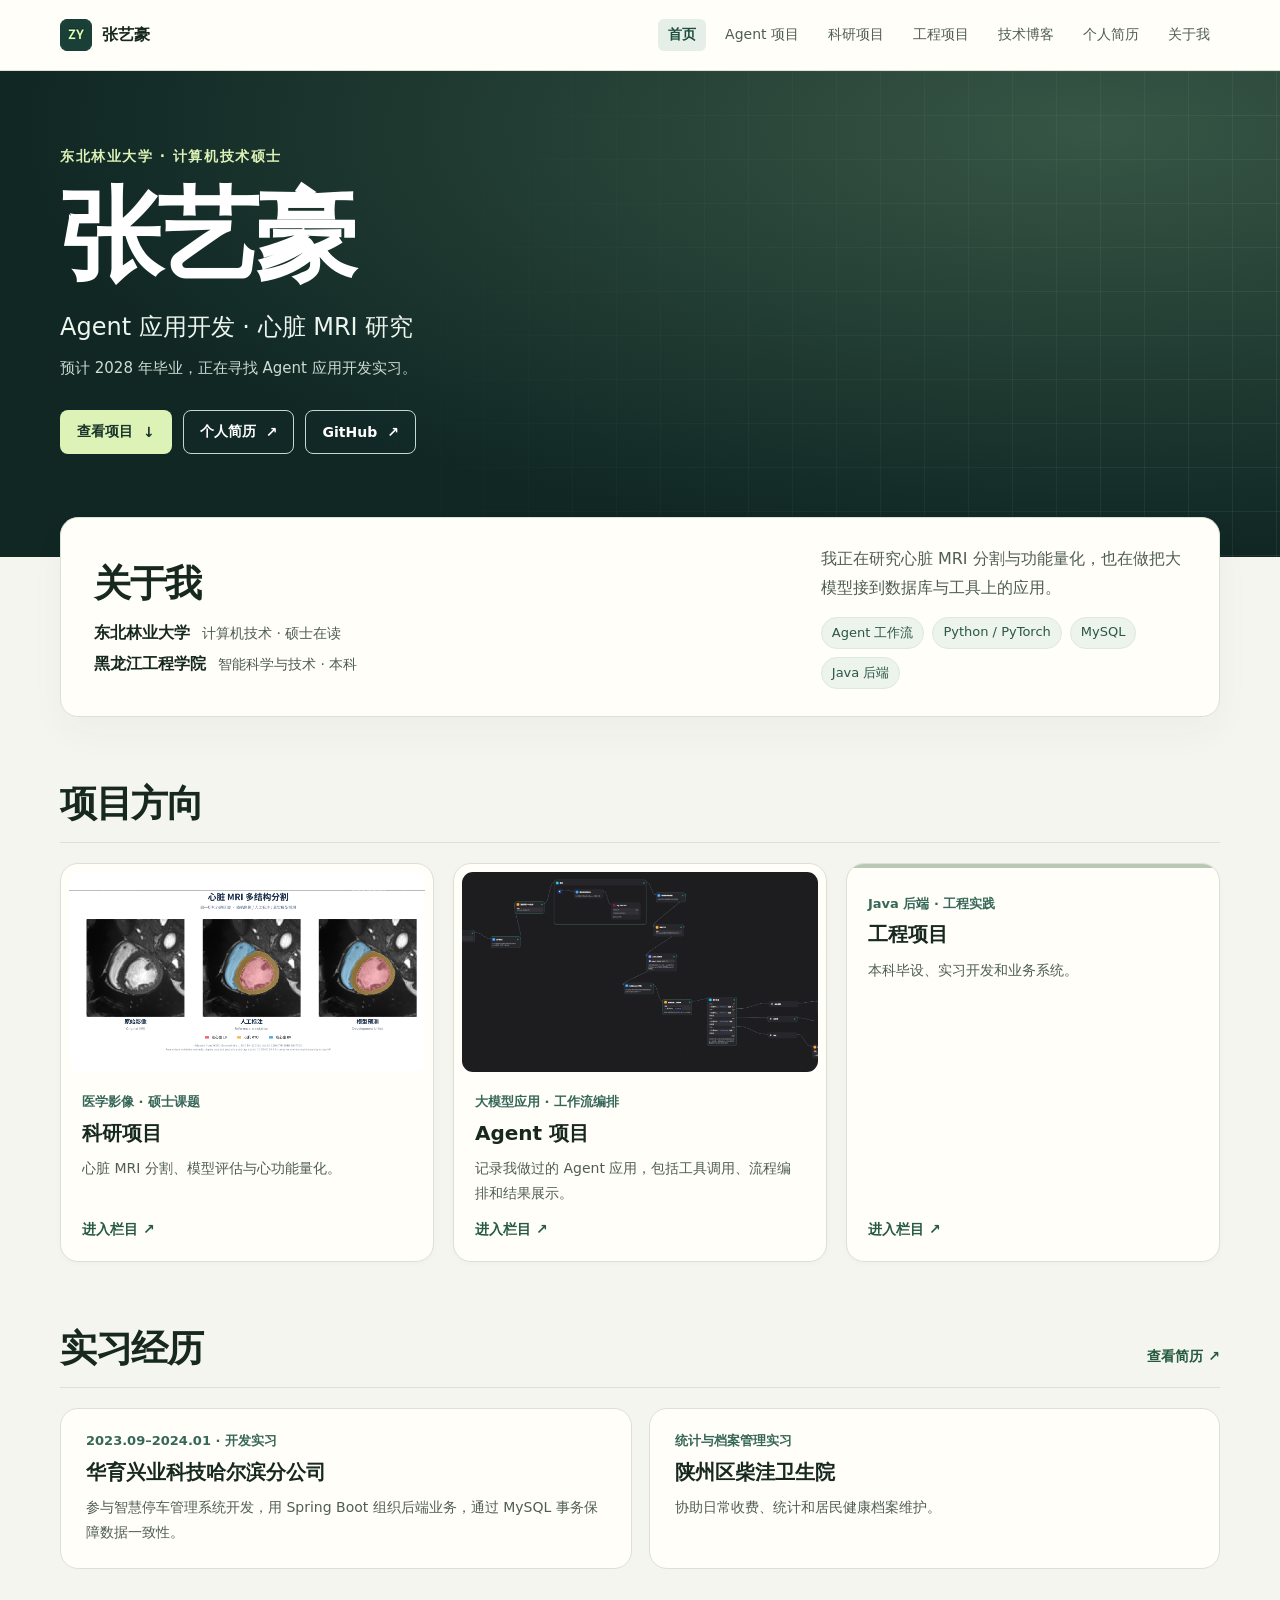
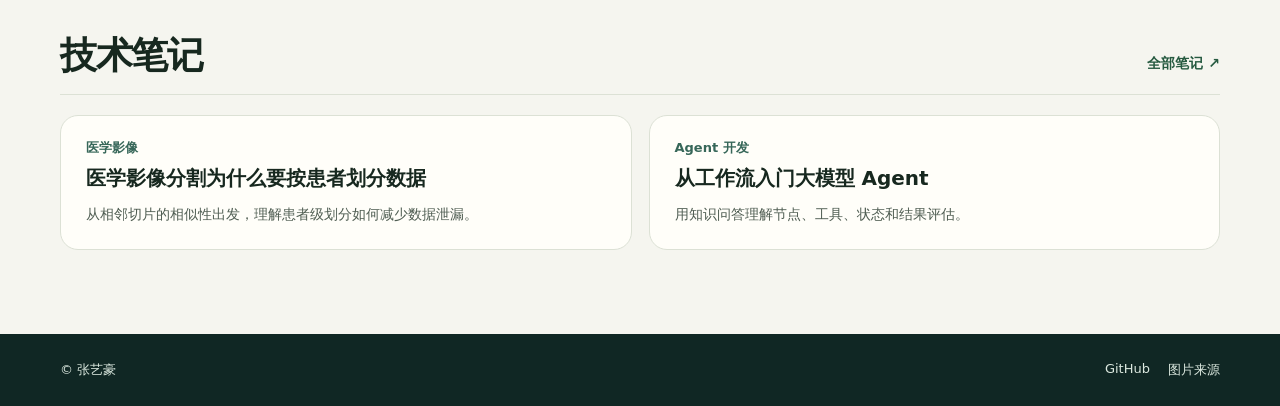
==== index.html @ 652b809e "Finish portfolio structure and reusable site templates" ====
<!doctype html>
<html lang="zh-CN">
<head>
  <meta charset="utf-8">
  <meta name="viewport" content="width=device-width, initial-scale=1">
  <meta name="theme-color" content="#102724">
  <meta name="description" content="张艺豪的技术主页，记录 Agent 应用开发、心脏 MRI 研究与工程实践。">
  <title>张艺豪 · 个人网站</title>
  <link rel="icon" type="image/png" sizes="32x32" href="favicon.png">
  <link rel="stylesheet" href="style.css">
</head>
<body>
  <a class="skip" href="#main">跳到正文</a>
  <header class="topbar">
    <div class="shell header-inner">
      <a href="index.html" class="brand" aria-label="张艺豪，返回首页">
        <img src="favicon.png" width="32" height="32" alt="">
        <span>张艺豪</span>
      </a>
      <nav aria-label="主导航"><a href="index.html" aria-current="page">首页</a><a href="projects/agent/index.html">Agent 项目</a><a href="research/index.html">科研项目</a><a href="projects/index.html">工程项目</a><a href="blog/index.html">技术博客</a><a href="resume/index.html">个人简历</a><a href="about/index.html">关于我</a></nav>
    </div>
  </header>
  <main id="main">
    <section class="home-hero" aria-labelledby="hero-title">
  <div class="shell hero-content">
    <p>东北林业大学 · 计算机技术硕士</p>
    <h1 id="hero-title">张艺豪</h1>
    <p class="hero-description">Agent 应用开发 · 心脏 MRI 研究</p>
    <p class="hero-goal">预计 2028 年毕业，正在寻找 Agent 应用开发实习。</p>
    <div class="hero-actions">
      <a class="button solid" href="#projects">查看项目 <span aria-hidden="true">↓</span></a>
      <a class="button outline" href="resume/index.html">个人简历 <span aria-hidden="true">↗</span></a>
      <a class="button outline" href="https://github.com/Mster111-zhang">GitHub <span aria-hidden="true">↗</span></a>
    </div>
  </div>
</section>
<div class="shell home-body">
  <section id="about" class="intro-panel">
    <div>
      <h2>关于我</h2>
      <dl class="education">
        <div><dt>东北林业大学</dt><dd>计算机技术 · 硕士在读</dd></div>
        <div><dt>黑龙江工程学院</dt><dd>智能科学与技术 · 本科</dd></div>
      </dl>
    </div>
    <div>
      <p>我正在研究心脏 MRI 分割与功能量化，也在做把大模型接到数据库与工具上的应用。</p>
      <ul class="tags" aria-label="技术方向"><li>Agent 工作流</li><li>Python / PyTorch</li><li>MySQL</li><li>Java 后端</li></ul>
    </div>
  </section>
  <section id="projects" class="home-section">
    <div class="section-heading"><h2>项目方向</h2></div>
    <div class="card-grid">
      <article class="card">
      <a class="card-image" href="research/index.html" tabindex="-1" aria-hidden="true">
        <img src="assets/cardiac-mri-comparison.png" alt="" loading="lazy" decoding="async"></a>
      <div class="card-content">
        <p class="metadata">医学影像 · 硕士课题</p>
        <h3><a href="research/index.html">科研项目</a></h3>
        <p>心脏 MRI 分割、模型评估与心功能量化。</p>
        <a class="text-link" href="research/index.html" aria-label="进入栏目：科研项目">进入栏目 <span aria-hidden="true">↗</span></a>
      </div>
    </article>
      <article class="card">
      <a class="card-image" href="projects/agent/index.html" tabindex="-1" aria-hidden="true">
        <img src="assets/dify-query-workflow.png" alt="" loading="lazy" decoding="async"></a>
      <div class="card-content">
        <p class="metadata">大模型应用 · 工作流编排</p>
        <h3><a href="projects/agent/index.html">Agent 项目</a></h3>
        <p>记录我做过的 Agent 应用，包括工具调用、流程编排和结果展示。</p>
        <a class="text-link" href="projects/agent/index.html" aria-label="进入栏目：Agent 项目">进入栏目 <span aria-hidden="true">↗</span></a>
      </div>
    </article>
      <article class="card">
      
      <div class="card-content">
        <p class="metadata">Java 后端 · 工程实践</p>
        <h3><a href="projects/index.html">工程项目</a></h3>
        <p>本科毕设、实习开发和业务系统。</p>
        <a class="text-link" href="projects/index.html" aria-label="进入栏目：工程项目">进入栏目 <span aria-hidden="true">↗</span></a>
      </div>
    </article>
    </div>
  </section>
  <section id="experience" class="home-section">
    <div class="section-heading"><h2>实习经历</h2><a class="text-link" href="resume/index.html">查看简历 ↗</a></div>
    <div class="note-list">
      <article><p class="metadata">2023.09–2024.01 · 开发实习</p>
        <h3>华育兴业科技哈尔滨分公司</h3>
        <p>参与智慧停车管理系统开发，用 Spring Boot 组织后端业务，通过 MySQL 事务保障数据一致性。</p>
      </article>
      <article><p class="metadata">统计与档案管理实习</p>
        <h3>陕州区柴洼卫生院</h3>
        <p>协助日常收费、统计和居民健康档案维护。</p>
      </article>
    </div>
  </section>
  <section id="articles" class="home-section">
    <div class="section-heading"><h2>技术笔记</h2><a class="text-link" href="blog/index.html">全部笔记 ↗</a></div>
    <div class="note-list">
      <article><p class="metadata">医学影像</p>
        <h3><a href="blog/patient-split/index.html">医学影像分割为什么要按患者划分数据</a></h3>
        <p>从相邻切片的相似性出发，理解患者级划分如何减少数据泄漏。</p>
      </article>
      <article><p class="metadata">Agent 开发</p>
        <h3><a href="blog/agent-workflow/index.html">从工作流入门大模型 Agent</a></h3>
        <p>用知识问答理解节点、工具、状态和结果评估。</p>
      </article>
    </div>
  </section>
</div>
  </main>
  <footer id="contact" class="footer">
    <div class="shell footer-inner">
      <span>© 张艺豪</span>
      <div><a href="https://github.com/Mster111-zhang">GitHub</a><a href="about/index.html#credits">图片来源</a></div>
    </div>
  </footer>
</body>
</html>
---- style.css ----
:root {
  color-scheme: light;
  --ink: #17281f;
  --forest: #102724;
  --muted: #4f5d52;
  --edge: #dce1d5;
  --paper: #f5f5ef;
  --white: #fffef9;
  --mint: #ddf2b7;
  --accent: #265a40;
  font-family: Inter, "Microsoft YaHei", "PingFang SC", system-ui, sans-serif;
}

*, *::before, *::after { box-sizing: border-box; }
html { scroll-behavior: smooth; }
body { margin: 0; min-height: 100vh; display: grid; grid-template-rows: auto 1fr auto; color: var(--ink); background: var(--paper); }
h1, h2, h3, p, figure { margin: 0; }
a { color: inherit; }
img { display: block; width: 100%; height: auto; }
:focus-visible { outline: 3px solid #367b69; outline-offset: 5px; }
[id] { scroll-margin-top: 88px; }
.shell { width: min(100% - 64px, 1160px); margin-inline: auto; }
.skip { position: fixed; z-index: 5; inset: 8px auto auto 12px; padding: 8px 13px; color: var(--ink); background: var(--white); transform: translateY(-150%); }
.skip:focus { transform: none; }

.topbar { position: sticky; top: 0; z-index: 3; background: #fffef9f5; backdrop-filter: blur(14px); border-bottom: 1px solid var(--edge); }
.header-inner { display: flex; min-height: 70px; align-items: center; justify-content: space-between; gap: 22px; }
.brand { display: inline-flex; align-items: center; gap: 10px; font-size: 16px; font-weight: 750; text-decoration: none; flex-shrink: 0; }
.brand img { width: 32px; height: 32px; }
.topbar nav { display: flex; flex-wrap: wrap; justify-content: flex-end; gap: 4px 9px; }
.topbar nav a { padding: 7px 10px; border-radius: 6px; text-decoration: none; color: var(--muted); font-size: 14px; }
.topbar nav a:hover, .topbar nav a[aria-current="page"] { background: #e5eee7; color: #1d4f41; }
.topbar nav a[aria-current="page"] { font-weight: 700; }

.home-hero { position: relative; isolation: isolate; display: grid; align-items: center; min-height: clamp(390px, 54vh, 550px); background: radial-gradient(ellipse at 86% 12%, #375645, var(--forest) 70%); color: #fff; }
.home-hero::before { content: ""; position: absolute; inset: 0; z-index: -1; background-image: linear-gradient(#e0f1dd12 1px, transparent 1px), linear-gradient(90deg, #e0f1dd12 1px, transparent 1px); background-size: 44px 44px; mask-image: linear-gradient(110deg, transparent 28%, #000); }
.hero-content { padding: 68px 0 94px; }
.hero-content > p:first-child { font-size: 14px; letter-spacing: .11em; font-weight: 650; color: var(--mint); }
.hero-content h1 { font-size: clamp(54px, 8vw, 108px); font-weight: 800; line-height: 1.07; letter-spacing: -.045em; margin: 15px 0 18px; text-wrap: balance; }
.hero-description { font-size: clamp(16px, 2.15vw, 24px); line-height: 1.6; color: #edf5ef; }
.hero-goal { margin-top: 9px; color: #cddcd2; font-size: 15px; line-height: 1.7; }
.hero-actions { display: flex; flex-wrap: wrap; gap: 11px; margin-top: 29px; }
.button { display: inline-flex; align-items: center; justify-content: center; gap: 10px; padding: 11px 16px; min-height: 44px; border-radius: 8px; border: 1px solid transparent; font-weight: 700; font-size: 14px; text-decoration: none; white-space: nowrap; }
.solid { background: var(--mint); color: #183329; }
.solid:hover { background: #edfcd9; }
.outline { color: white; border-color: #c4d8d2; background: #142d2d54; }
.outline:hover { background: #34534a; }
.home-hero :focus-visible, .footer :focus-visible { outline-color: var(--mint); }

.home-body { position: relative; margin-top: -40px; padding-bottom: 84px; }
.intro-panel, .paper-panel, .card, .note-list article { background: var(--white); border: 1px solid var(--edge); border-radius: 18px; }
.intro-panel { display: grid; grid-template-columns: minmax(0, 1.85fr) minmax(200px, 1fr); gap: clamp(20px, 4vw, 55px); align-items: center; padding: 27px 33px; box-shadow: 0 16px 36px #142d2109; }
.intro-panel h2, .home-section h2 { font-size: clamp(25px, 3vw, 37px); letter-spacing: -.04em; }
.intro-panel p { margin-bottom: 14px; line-height: 1.8; color: var(--muted); }
.education { display: grid; gap: 10px; margin: 14px 0 0; }
.education div { display: flex; flex-wrap: wrap; align-items: baseline; column-gap: 12px; }
.education dt { font-weight: 700; }
.education dd { margin: 0; color: var(--muted); font-size: 14px; }
.tags { list-style: none; margin: 0; padding: 0; display: flex; flex-wrap: wrap; align-content: start; gap: 8px; }
.tags li { padding: 6px 10px; background: #edf4ec; color: #2a5748; border: 1px solid #dde9df; border-radius: 99px; font-size: 13px; }
.home-section { margin-top: clamp(36px, 5vw, 62px); }
.section-heading { display: flex; gap: 14px; justify-content: space-between; align-items: baseline; margin-bottom: 20px; border-bottom: 1px solid var(--edge); padding-bottom: 13px; }
.card-grid { display: grid; grid-template-columns: repeat(3, minmax(0, 1fr)); gap: 19px; }
.card-grid.one { grid-template-columns: minmax(0, 450px); }
.card { overflow: hidden; display: flex; flex-direction: column; box-shadow: 0 2px 6px #142d2106; }
.card:hover, .card:focus-within { border-color: #a6b9a8; box-shadow: 0 8px 22px #142d210b; }
.card-image, .article-image { background: #e2ece6; }
.card-image { display: block; flex-shrink: 0; margin: 8px 8px 0; border-radius: 11px; aspect-ratio: 16 / 9; overflow: hidden; }
.card-image img { width: 100%; height: 100%; object-fit: cover; }
.card-image img[src$="cardiac-mri-comparison.png"] { object-fit: contain; background: #fff; }
.card-content { display: flex; flex: 1; flex-direction: column; padding: 20px 21px 22px; }
.card:not(:has(.card-image)) .card-content { border-top: 4px solid #b9c8b4; padding-top: 26px; }
.metadata { color: #376759; font-size: 13px; font-weight: 650; line-height: 1.6; }
.card h3, .note-list h3 { margin-top: 7px; font-size: 20px; line-height: 1.36; }
.card h3 a, .note-list h3 a { text-decoration: none; }
.card h3 a:hover, .note-list h3 a:hover { text-decoration: underline; text-underline-offset: 3px; }
.card h3 + p, .note-list h3 + p { margin-top: 9px; color: var(--muted); font-size: 14px; line-height: 1.8; }
.text-link { display: inline-block; color: var(--accent); font-size: 14px; font-weight: 700; text-decoration: none; }
.text-link:hover { text-decoration: underline; text-underline-offset: 4px; }
.card .text-link { margin-top: auto; padding-top: 15px; align-self: flex-start; }
.agent-case { padding: clamp(21px, 4vw, 39px); }
.agent-case h2 { margin-top: 6px; font-size: clamp(23px, 3.2vw, 35px); }
.agent-case .tags { margin: 14px 0 0; padding: 0; }
.agent-case .tags li { margin: 0; }
.case-gallery { display: grid; grid-template-columns: repeat(2, minmax(0, 1fr)); gap: 12px; margin: 22px 0 16px; }
.case-gallery figure { overflow: hidden; border: 1px solid var(--edge); border-radius: 12px; }
.case-gallery img { aspect-ratio: 16 / 9; object-fit: contain; background: #1e1e20; }
.case-gallery figcaption { padding: 8px 12px; color: var(--muted); font-size: 13px; }
.project-followup { grid-template-columns: repeat(2, minmax(0, 1fr)); margin-top: 18px; }
.project-slot { display: grid; place-items: center; min-height: 110px; border: 1px dashed #adbba9; border-radius: 18px; color: var(--muted); background: #edf0e6; font-size: 14px; }
.note-list { display: grid; grid-template-columns: repeat(2, minmax(0, 1fr)); gap: 17px; }
.note-list article { padding: 22px 25px; }

.page-lead { background: linear-gradient(114deg, #e5eddd, #f3f4eb 78%); border-bottom: 1px solid var(--edge); padding: clamp(38px, 6vw, 69px) 0; }
.page-lead h1 { font-size: clamp(35px, 5vw, 58px); line-height: 1.18; letter-spacing: -.05em; }
.page-lead p { color: var(--muted); margin-top: 13px; line-height: 1.7; }
.collection { padding: clamp(24px, 3.5vw, 42px) 0 75px; }
.article-shell { max-width: 860px; padding: 38px 0 74px; }
.back { display: inline-block; margin-bottom: 19px; font-size: 14px; font-weight: 700; color: var(--accent); text-underline-offset: 4px; }
.article-heading h1 { font-size: clamp(29px, 5.1vw, 53px); letter-spacing: -.045em; line-height: 1.25; margin-top: 10px; text-wrap: balance; }
.dek { margin-top: 13px; max-width: 680px; color: var(--muted); font-size: 17px; line-height: 1.75; }
.article-image { margin-top: 26px; border: 1px solid var(--edge); border-radius: 13px; overflow: hidden; }
.article-image img { aspect-ratio: 16 / 8; object-fit: cover; }
.result-figure { margin-top: 14px; }
.result-figure img { aspect-ratio: auto; object-fit: contain; }
.article-image figcaption { padding: 9px 13px; font-size: 12px; color: var(--muted); background: var(--white); }
.article-image figcaption a, .paper-panel a, .prose a { text-underline-offset: 4px; color: var(--accent); }
.prose h2, .paper-panel h2 { font-size: 23px; line-height: 1.3; }
.prose h2 { margin-top: 33px; }
.prose p, .prose li, .paper-panel p, .paper-panel li { color: var(--muted); line-height: 1.85; }
.prose p, .paper-panel p { margin-top: 10px; }
.prose ul, .prose ol, .paper-panel ul { margin: 10px 0 0; padding-left: 1.6em; }
.prose li + li, .paper-panel li + li { margin-top: 6px; }
.resume-body, .about-body { max-width: 860px; display: grid; gap: 17px; }
.paper-panel { padding: 22px 26px; }
.paper-panel strong { color: var(--ink); }
.footer { color: #dbe8df; background: var(--forest); }
.footer-inner { display: flex; min-height: 72px; justify-content: space-between; align-items: center; gap: 16px; font-size: 13px; }
.footer-inner div { display: flex; gap: 18px; }
.footer a { text-decoration: none; }
.footer a:hover { text-decoration: underline; text-underline-offset: 4px; }

@media (max-width: 760px) {
  .shell { width: min(100% - 38px, 1160px); }
  .header-inner { display: grid; min-height: auto; gap: 7px; padding: 9px 0 8px; }
  .brand { justify-self: start; }
  .topbar nav { display: grid; grid-template-columns: repeat(4, minmax(0, 1fr)); gap: 2px; }
  .topbar nav a { padding: 6px 3px; text-align: center; white-space: nowrap; font-size: 13px; }
  [id] { scroll-margin-top: 128px; }
  .home-hero { min-height: 395px; }
  .hero-content { padding-bottom: 66px; }
  .home-body { margin-top: -25px; padding-bottom: 49px; }
  .intro-panel { grid-template-columns: 1fr; gap: 15px; padding: 21px; }
  .card-grid { grid-template-columns: repeat(2, minmax(0, 1fr)); gap: 12px; }
  .card-content, .note-list article { padding: 17px; }
  .section-heading { margin-bottom: 14px; }
  .home-section { margin-top: 34px; }
}

@media (max-width: 520px) {
  .card-grid, .note-list, .case-gallery { grid-template-columns: minmax(0, 1fr); }
  .article-shell, .collection { padding-bottom: 46px; }
  .paper-panel { padding: 19px; }
}

@media (prefers-reduced-motion: reduce) {
  html { scroll-behavior: auto; }
}
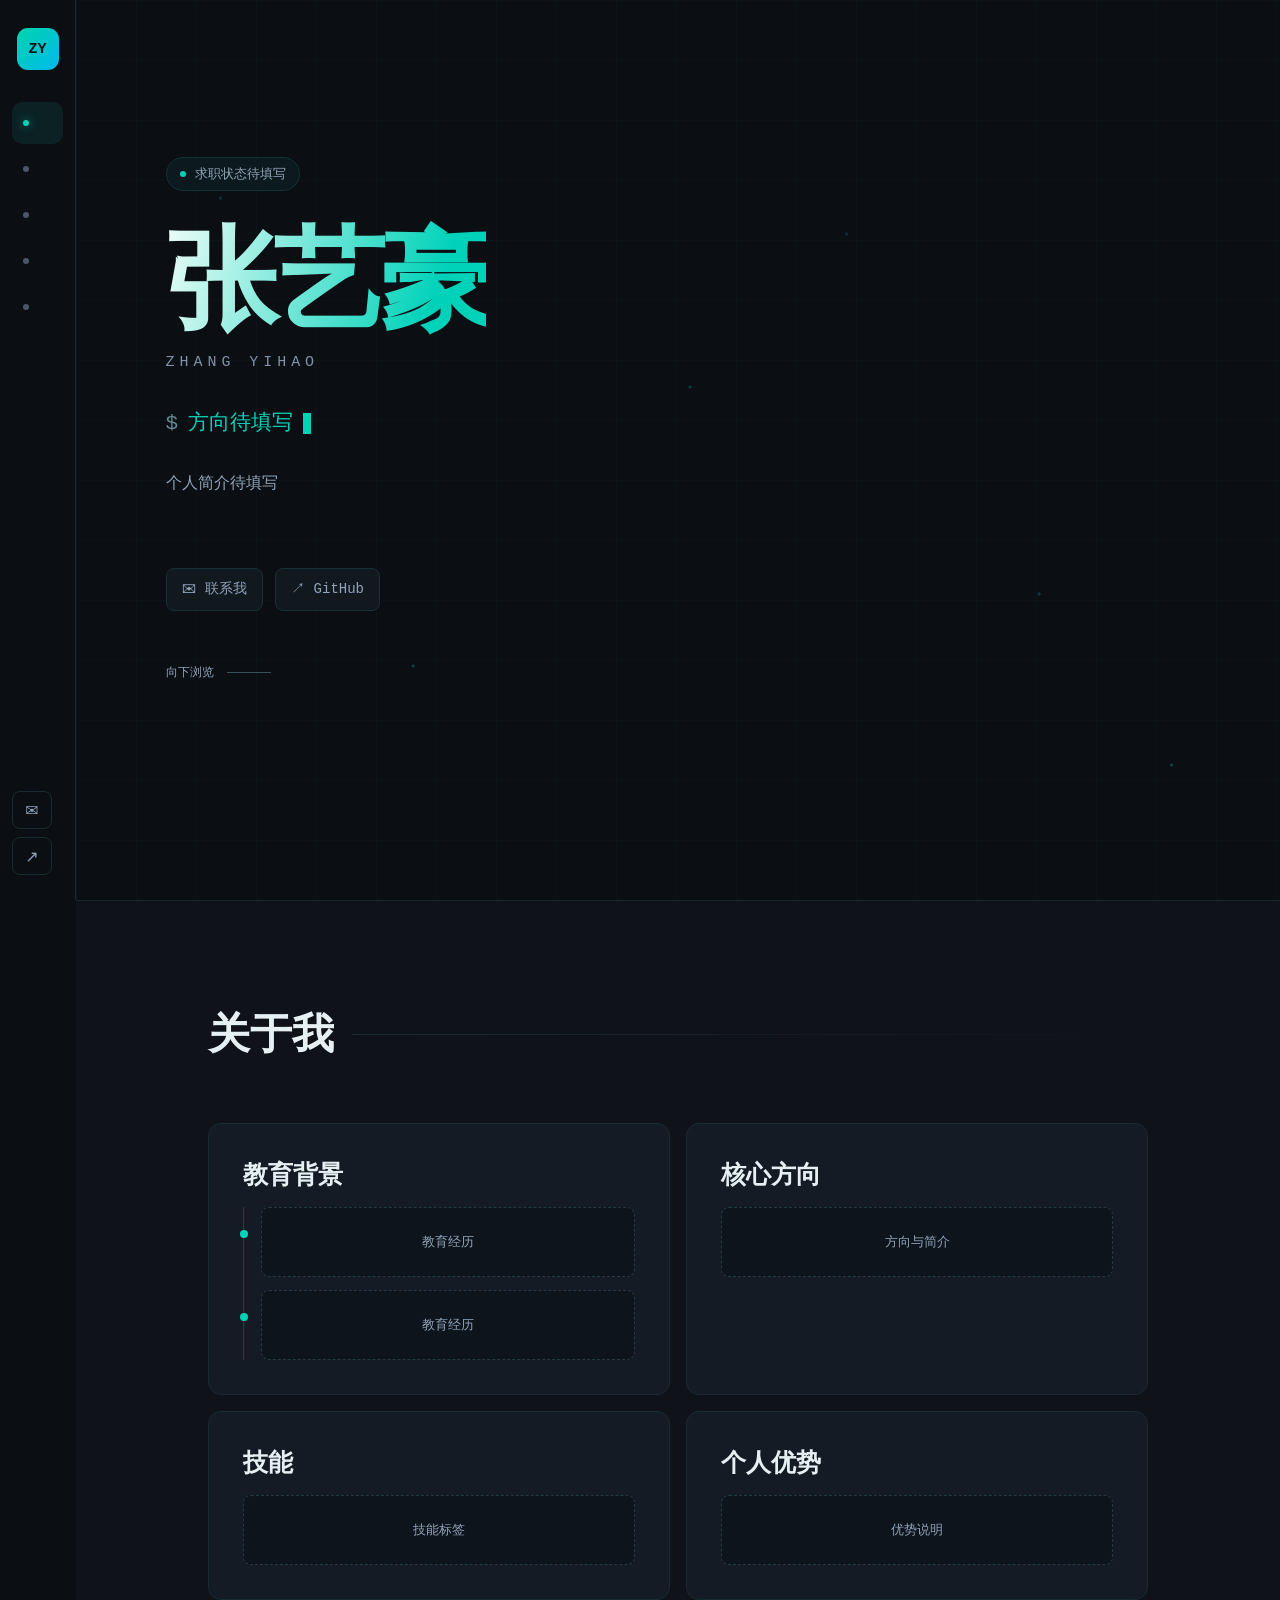
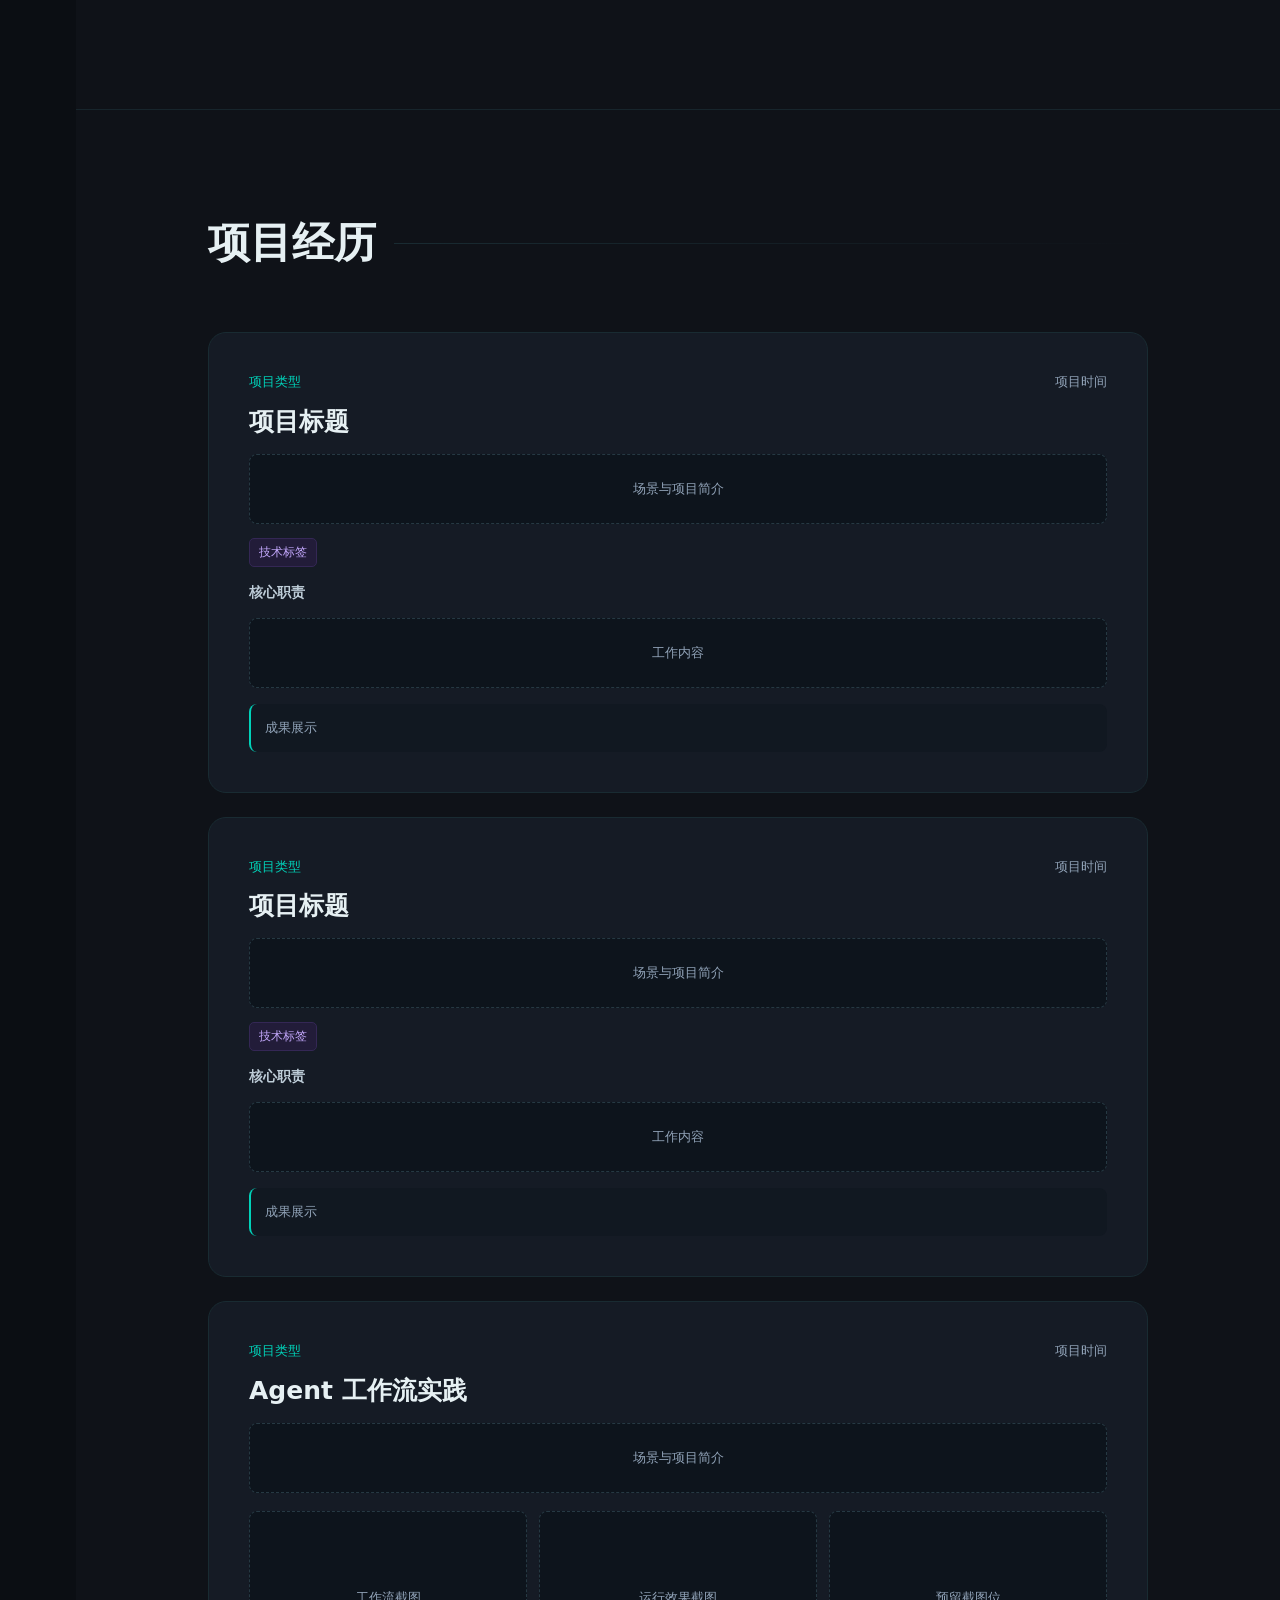
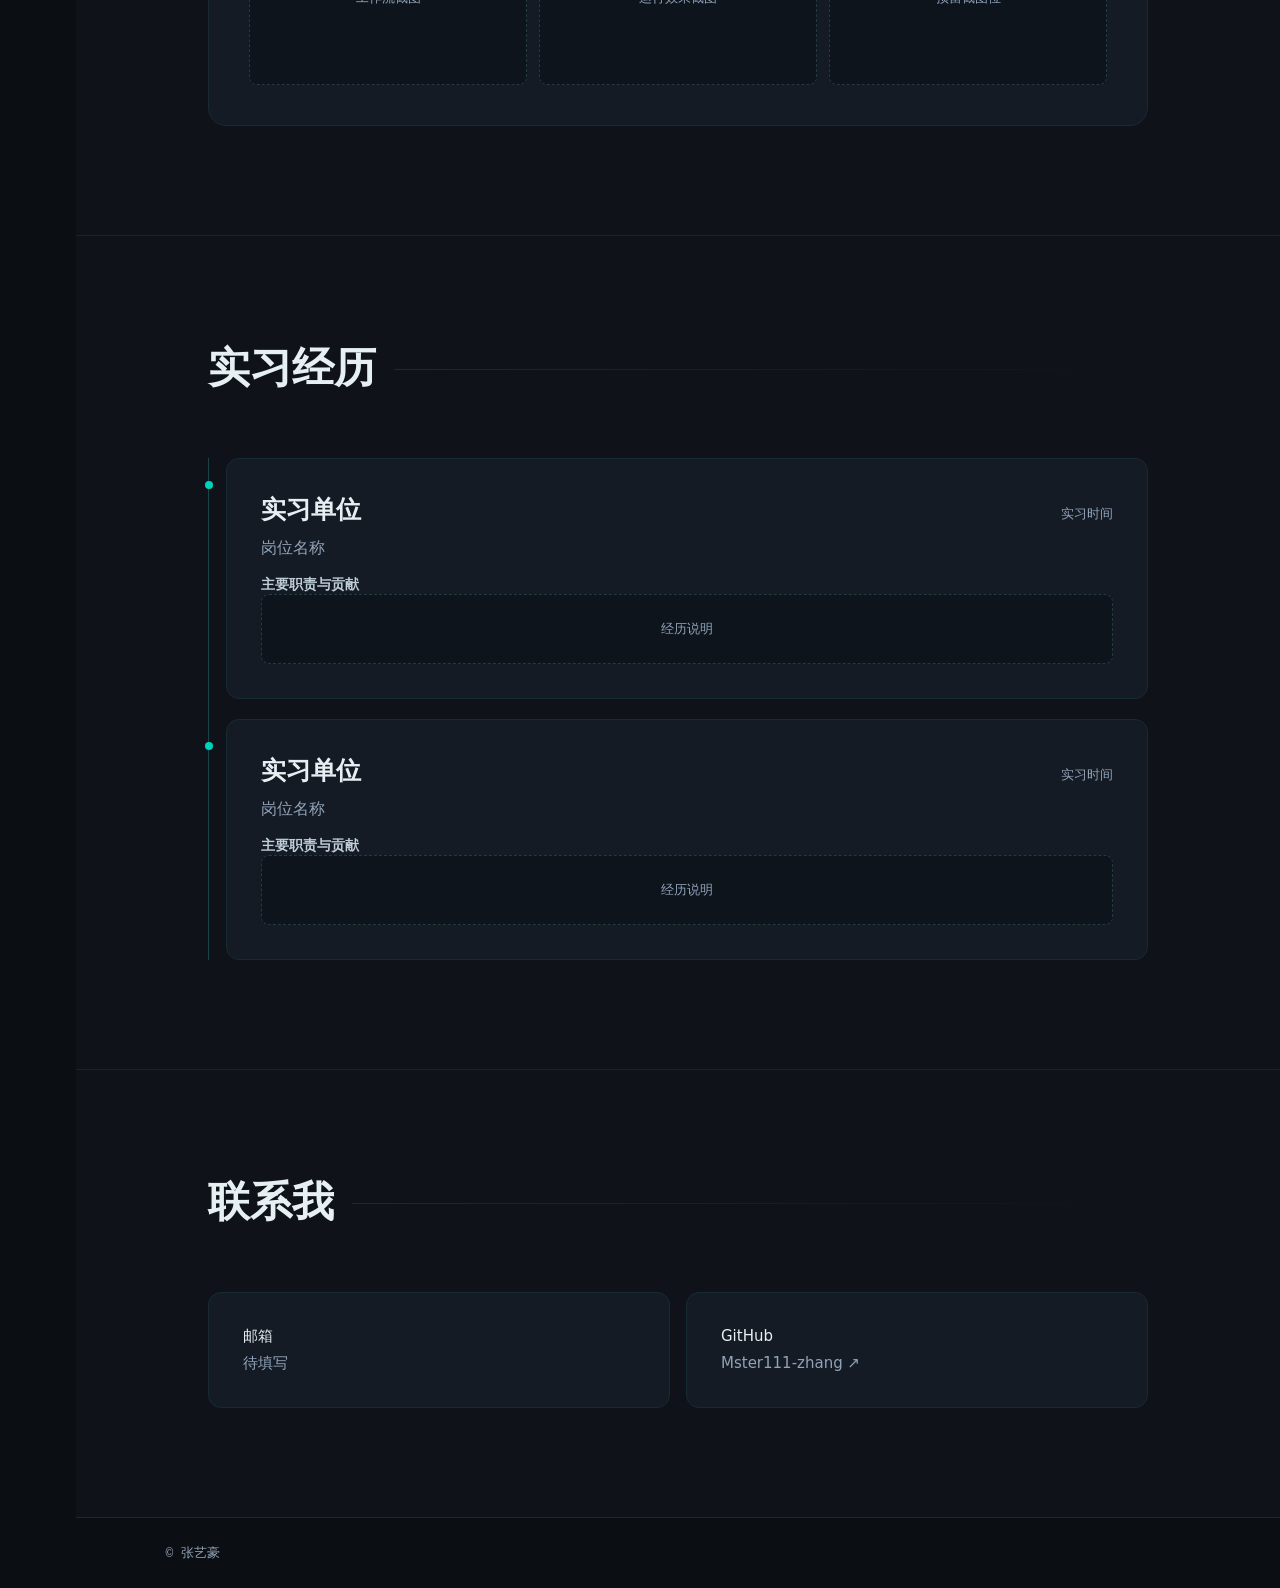
==== commit 59f6fcfc: "Rebuild homepage as sidebar-based single-page portfolio" ====
--- a/index.html
+++ b/index.html
@@ -3,118 +3,172 @@
 <head>
   <meta charset="utf-8">
   <meta name="viewport" content="width=device-width, initial-scale=1">
-  <meta name="theme-color" content="#102724">
-  <meta name="description" content="张艺豪的技术主页，记录 Agent 应用开发、心脏 MRI 研究与工程实践。">
-  <title>张艺豪 · 个人网站</title>
+  <meta name="theme-color" content="#0b0e13">
+  <meta name="description" content="张艺豪的个人作品集。">
+  <title>张艺豪 · 个人作品集</title>
   <link rel="icon" type="image/png" sizes="32x32" href="favicon.png">
-  <link rel="stylesheet" href="style.css">
+  <link rel="stylesheet" href="portfolio.css">
 </head>
 <body>
   <a class="skip" href="#main">跳到正文</a>
-  <header class="topbar">
-    <div class="shell header-inner">
-      <a href="index.html" class="brand" aria-label="张艺豪，返回首页">
-        <img src="favicon.png" width="32" height="32" alt="">
-        <span>张艺豪</span>
-      </a>
-      <nav aria-label="主导航"><a href="index.html" aria-current="page">首页</a><a href="projects/agent/index.html">Agent 项目</a><a href="research/index.html">科研项目</a><a href="projects/index.html">工程项目</a><a href="blog/index.html">技术博客</a><a href="resume/index.html">个人简历</a><a href="about/index.html">关于我</a></nav>
+  <header class="sidebar">
+    <a class="brand" href="#home" aria-label="张艺豪，返回首页">ZY</a>
+    <nav aria-label="主导航">
+      <a href="#home" title="首页" aria-current="location"><span>首页</span></a>
+      <a href="#about" title="关于我"><span>关于我</span></a>
+      <a href="#projects" title="项目"><span>项目</span></a>
+      <a href="#experience" title="实习"><span>实习</span></a>
+      <a href="#contact" title="联系我"><span>联系我</span></a>
+    </nav>
+    <div class="sidebar-links">
+      <a href="#contact" aria-label="联系我" title="联系我">✉</a>
+      <a href="https://github.com/Mster111-zhang" aria-label="GitHub" title="GitHub">↗</a>
     </div>
   </header>
+
   <main id="main">
-    <section class="home-hero" aria-labelledby="hero-title">
-  <div class="shell hero-content">
-    <p>东北林业大学 · 计算机技术硕士</p>
-    <h1 id="hero-title">张艺豪</h1>
-    <p class="hero-description">Agent 应用开发 · 心脏 MRI 研究</p>
-    <p class="hero-goal">预计 2028 年毕业，正在寻找 Agent 应用开发实习。</p>
-    <div class="hero-actions">
-      <a class="button solid" href="#projects">查看项目 <span aria-hidden="true">↓</span></a>
-      <a class="button outline" href="resume/index.html">个人简历 <span aria-hidden="true">↗</span></a>
-      <a class="button outline" href="https://github.com/Mster111-zhang">GitHub <span aria-hidden="true">↗</span></a>
-    </div>
-  </div>
-</section>
-<div class="shell home-body">
-  <section id="about" class="intro-panel">
-    <div>
-      <h2>关于我</h2>
-      <dl class="education">
-        <div><dt>东北林业大学</dt><dd>计算机技术 · 硕士在读</dd></div>
-        <div><dt>黑龙江工程学院</dt><dd>智能科学与技术 · 本科</dd></div>
-      </dl>
-    </div>
-    <div>
-      <p>我正在研究心脏 MRI 分割与功能量化，也在做把大模型接到数据库与工具上的应用。</p>
-      <ul class="tags" aria-label="技术方向"><li>Agent 工作流</li><li>Python / PyTorch</li><li>MySQL</li><li>Java 后端</li></ul>
-    </div>
-  </section>
-  <section id="projects" class="home-section">
-    <div class="section-heading"><h2>项目方向</h2></div>
-    <div class="card-grid">
-      <article class="card">
-      <a class="card-image" href="research/index.html" tabindex="-1" aria-hidden="true">
-        <img src="assets/cardiac-mri-comparison.png" alt="" loading="lazy" decoding="async"></a>
-      <div class="card-content">
-        <p class="metadata">医学影像 · 硕士课题</p>
-        <h3><a href="research/index.html">科研项目</a></h3>
-        <p>心脏 MRI 分割、模型评估与心功能量化。</p>
-        <a class="text-link" href="research/index.html" aria-label="进入栏目：科研项目">进入栏目 <span aria-hidden="true">↗</span></a>
+    <section id="home" class="hero" aria-labelledby="name">
+      <div class="shell">
+        <p class="status">求职状态待填写</p>
+        <h1 id="name">张艺豪</h1>
+        <p class="roman-name" lang="en">ZHANG YIHAO</p>
+        <p class="terminal"><span aria-hidden="true">$</span> 方向待填写<span class="cursor" aria-hidden="true"></span></p>
+        <div class="hero-summary"><p>个人简介待填写</p></div>
+        <div class="hero-actions">
+          <a class="outline" href="#contact"><span aria-hidden="true">✉</span> 联系我</a>
+          <a class="outline" href="https://github.com/Mster111-zhang"><span aria-hidden="true">↗</span> GitHub</a>
+        </div>
+        <a class="scroll-link" href="#about">向下浏览 <span aria-hidden="true"></span></a>
       </div>
-    </article>
-      <article class="card">
-      <a class="card-image" href="projects/agent/index.html" tabindex="-1" aria-hidden="true">
-        <img src="assets/dify-query-workflow.png" alt="" loading="lazy" decoding="async"></a>
-      <div class="card-content">
-        <p class="metadata">大模型应用 · 工作流编排</p>
-        <h3><a href="projects/agent/index.html">Agent 项目</a></h3>
-        <p>记录我做过的 Agent 应用，包括工具调用、流程编排和结果展示。</p>
-        <a class="text-link" href="projects/agent/index.html" aria-label="进入栏目：Agent 项目">进入栏目 <span aria-hidden="true">↗</span></a>
+    </section>
+
+    <section id="about" class="section" aria-labelledby="about-title">
+      <div class="shell">
+        <h2 id="about-title" class="section-title">关于我</h2>
+        <div class="about-grid">
+          <article class="panel">
+            <h3>教育背景</h3>
+            <div class="timeline">
+              <div class="empty">教育经历</div>
+              <div class="empty">教育经历</div>
+            </div>
+          </article>
+          <article class="panel">
+            <h3>核心方向</h3>
+            <div class="empty">方向与简介</div>
+          </article>
+          <article class="panel">
+            <h3>技能</h3>
+            <div class="empty">技能标签</div>
+          </article>
+          <article class="panel">
+            <h3>个人优势</h3>
+            <div class="empty">优势说明</div>
+          </article>
+        </div>
       </div>
-    </article>
-      <article class="card">
-      
-      <div class="card-content">
-        <p class="metadata">Java 后端 · 工程实践</p>
-        <h3><a href="projects/index.html">工程项目</a></h3>
-        <p>本科毕设、实习开发和业务系统。</p>
-        <a class="text-link" href="projects/index.html" aria-label="进入栏目：工程项目">进入栏目 <span aria-hidden="true">↗</span></a>
+    </section>
+
+    <section id="projects" class="section" aria-labelledby="projects-title">
+      <div class="shell">
+        <h2 id="projects-title" class="section-title">项目经历</h2>
+        <div class="project-stack">
+          <article class="panel project">
+            <header class="project-header"><p>项目类型</p><p>项目时间</p></header>
+            <h3>项目标题</h3>
+            <div class="empty">场景与项目简介</div>
+            <div class="project-tags"><span>技术标签</span></div>
+            <h4>核心职责</h4>
+            <div class="empty">工作内容</div>
+            <div class="project-outcome">成果展示</div>
+          </article>
+          <article class="panel project">
+            <header class="project-header"><p>项目类型</p><p>项目时间</p></header>
+            <h3>项目标题</h3>
+            <div class="empty">场景与项目简介</div>
+            <div class="project-tags"><span>技术标签</span></div>
+            <h4>核心职责</h4>
+            <div class="empty">工作内容</div>
+            <div class="project-outcome">成果展示</div>
+          </article>
+          <article class="panel project">
+            <header class="project-header"><p>项目类型</p><p>项目时间</p></header>
+            <h3>Agent 工作流实践</h3>
+            <div class="empty">场景与项目简介</div>
+            <div class="gallery" aria-label="工作流和演示截图">
+              <div class="empty media-slot">工作流截图</div>
+              <div class="empty media-slot">运行效果截图</div>
+              <div class="empty media-slot">预留截图位</div>
+            </div>
+          </article>
+        </div>
       </div>
-    </article>
-    </div>
-  </section>
-  <section id="experience" class="home-section">
-    <div class="section-heading"><h2>实习经历</h2><a class="text-link" href="resume/index.html">查看简历 ↗</a></div>
-    <div class="note-list">
-      <article><p class="metadata">2023.09–2024.01 · 开发实习</p>
-        <h3>华育兴业科技哈尔滨分公司</h3>
-        <p>参与智慧停车管理系统开发，用 Spring Boot 组织后端业务，通过 MySQL 事务保障数据一致性。</p>
-      </article>
-      <article><p class="metadata">统计与档案管理实习</p>
-        <h3>陕州区柴洼卫生院</h3>
-        <p>协助日常收费、统计和居民健康档案维护。</p>
-      </article>
-    </div>
-  </section>
-  <section id="articles" class="home-section">
-    <div class="section-heading"><h2>技术笔记</h2><a class="text-link" href="blog/index.html">全部笔记 ↗</a></div>
-    <div class="note-list">
-      <article><p class="metadata">医学影像</p>
-        <h3><a href="blog/patient-split/index.html">医学影像分割为什么要按患者划分数据</a></h3>
-        <p>从相邻切片的相似性出发，理解患者级划分如何减少数据泄漏。</p>
-      </article>
-      <article><p class="metadata">Agent 开发</p>
-        <h3><a href="blog/agent-workflow/index.html">从工作流入门大模型 Agent</a></h3>
-        <p>用知识问答理解节点、工具、状态和结果评估。</p>
-      </article>
-    </div>
-  </section>
-</div>
+    </section>
+
+    <section id="experience" class="section" aria-labelledby="experience-title">
+      <div class="shell">
+        <h2 id="experience-title" class="section-title">实习经历</h2>
+        <div class="timeline experience-list">
+          <article class="panel">
+            <header class="project-header"><h3>实习单位</h3><p>实习时间</p></header>
+            <p class="muted">岗位名称</p>
+            <h4>主要职责与贡献</h4>
+            <div class="empty">经历说明</div>
+          </article>
+          <article class="panel">
+            <header class="project-header"><h3>实习单位</h3><p>实习时间</p></header>
+            <p class="muted">岗位名称</p>
+            <h4>主要职责与贡献</h4>
+            <div class="empty">经历说明</div>
+          </article>
+        </div>
+      </div>
+    </section>
+
+    <section id="contact" class="section" aria-labelledby="contact-title">
+      <div class="shell">
+        <h2 id="contact-title" class="section-title">联系我</h2>
+        <div class="contact-grid">
+          <div class="panel contact-panel"><span>邮箱</span><span class="muted">待填写</span></div>
+          <a class="panel contact-panel" href="https://github.com/Mster111-zhang"><span>GitHub</span><span class="muted">Mster111-zhang ↗</span></a>
+        </div>
+      </div>
+    </section>
+
+    <footer class="footer"><div class="shell">© 张艺豪</div></footer>
   </main>
-  <footer id="contact" class="footer">
-    <div class="shell footer-inner">
-      <span>© 张艺豪</span>
-      <div><a href="https://github.com/Mster111-zhang">GitHub</a><a href="about/index.html#credits">图片来源</a></div>
-    </div>
-  </footer>
+
+  <script>
+    const links = [...document.querySelectorAll('.sidebar nav a')];
+    const sections = links.map(link => document.querySelector(link.hash));
+    let activeIndex = 0;
+    let frame = 0;
+
+    function highlightActiveSection() {
+      frame = 0;
+      const marker = window.innerHeight * 0.32;
+      let index = 0;
+      for (let i = 1; i < sections.length; i++) {
+        if (sections[i].getBoundingClientRect().top <= marker) index = i;
+      }
+      if (window.scrollY + window.innerHeight >= document.documentElement.scrollHeight - 2) {
+        index = sections.length - 1;
+      }
+      if (index !== activeIndex) {
+        links[activeIndex].removeAttribute('aria-current');
+        links[index].setAttribute('aria-current', 'location');
+        activeIndex = index;
+      }
+    }
+
+    function queueHighlight() {
+      if (!frame) frame = requestAnimationFrame(highlightActiveSection);
+    }
+
+    addEventListener('scroll', queueHighlight, { passive: true });
+    addEventListener('resize', queueHighlight);
+    addEventListener('load', queueHighlight);
+    highlightActiveSection();
+  </script>
 </body>
 </html>
--- a/portfolio.css
+++ b/portfolio.css
@@ -0,0 +1,162 @@
+:root {
+  color-scheme: dark;
+  --background: #0b0e13;
+  --section: #0f1218;
+  --panel: #151b25;
+  --line: #192b32;
+  --text: #e6f0f3;
+  --muted: #91a3b8;
+  --accent: #00d2b9;
+  --sidebar: 220px;
+  --rail: 76px;
+  --gutter: clamp(36px, 7vw, 116px);
+  --serif: "Noto Serif SC", "Songti SC", "STSong", SimSun, serif;
+  --mono: "IBM Plex Mono", Consolas, "Microsoft YaHei", monospace;
+  font-family: Inter, "Microsoft YaHei", "PingFang SC", system-ui, sans-serif;
+}
+
+*, *::before, *::after { box-sizing: border-box; }
+html { scroll-behavior: smooth; scrollbar-color: #17403e var(--background); }
+body { margin: 0; color: var(--text); background: var(--background); }
+h1, h2, h3, h4, p { margin: 0; }
+a { color: inherit; text-decoration: none; }
+a:focus-visible { outline: 2px solid var(--accent); outline-offset: 4px; }
+.skip { position: fixed; z-index: 5; top: 8px; left: 8px; padding: 8px 12px; color: var(--background); background: var(--accent); transform: translateY(-150%); }
+.skip:focus { transform: none; }
+
+.sidebar {
+  position: fixed;
+  inset: 0 auto 0 0;
+  z-index: 2;
+  display: flex;
+  flex-direction: column;
+  width: var(--rail);
+  padding: 28px 12px 25px;
+  background: var(--background);
+  border-right: 1px solid var(--line);
+}
+.sidebar:is(:hover, :focus-within) { width: var(--sidebar); }
+.brand {
+  display: grid;
+  place-items: center;
+  align-self: center;
+  width: 42px;
+  height: 42px;
+  color: #06151c;
+  background: linear-gradient(135deg, #00d4ac, #00b9ed);
+  border-radius: 11px;
+  font: 700 15px var(--mono);
+}
+.sidebar nav { display: grid; gap: 4px; margin-top: 32px; }
+.sidebar nav a { display: flex; align-items: center; gap: 14px; overflow: hidden; min-height: 42px; padding: 8px 11px; border-radius: 10px; color: var(--muted); font: 14px var(--mono); white-space: nowrap; }
+.sidebar:not(:hover, :focus-within) nav a span { opacity: 0; }
+.sidebar nav a::before { content: ""; flex: 0 0 6px; height: 6px; border-radius: 50%; background: #4b5669; }
+.sidebar nav a:hover, .sidebar nav a[aria-current] { color: var(--accent); background: #0b2124; }
+.sidebar nav a[aria-current]::before { background: var(--accent); box-shadow: 0 0 10px #00d2b999; }
+.sidebar-links { display: grid; gap: 8px; margin-top: auto; }
+.sidebar-links a { display: grid; place-items: center; width: 40px; min-height: 38px; border: 1px solid var(--line); border-radius: 8px; color: var(--muted); }
+.sidebar-links a:hover { color: var(--accent); border-color: var(--accent); }
+
+main { margin-left: var(--rail); }
+body:has(.sidebar:is(:hover, :focus-within)) main { margin-left: var(--sidebar); }
+.shell { width: min(100% - var(--gutter) - var(--gutter), 1120px); margin-inline: var(--gutter) auto; }
+.hero {
+  position: relative;
+  isolation: isolate;
+  display: grid;
+  align-items: center;
+  min-height: 100svh;
+  padding: 56px 0 118px;
+  background-image: linear-gradient(#11343826 1px, transparent 1px), linear-gradient(90deg, #11343826 1px, transparent 1px);
+  background-size: 60px 60px;
+}
+.hero::after {
+  content: "";
+  position: absolute;
+  inset: 0;
+  z-index: -1;
+  pointer-events: none;
+  background: radial-gradient(circle at 12% 22%, #00b7ac38 1px, transparent 2px),
+    radial-gradient(circle at 28% 74%, #00b7ac4a 1px, transparent 2px),
+    radial-gradient(circle at 51% 43%, #00b7ac43 1px, transparent 2px),
+    radial-gradient(circle at 64% 26%, #00b7ac36 1px, transparent 2px),
+    radial-gradient(circle at 80% 66%, #00b7ac46 1px, transparent 2px),
+    radial-gradient(circle at 91% 85%, #00b7ac4a 1px, transparent 2px);
+}
+.status { display: inline-flex; align-items: center; gap: 9px; padding: 7px 13px; border: 1px solid #123139; border-radius: 99px; background: #0c191e; color: var(--muted); font: 13px var(--mono); }
+.status::before { content: ""; width: 6px; height: 6px; background: var(--accent); border-radius: 50%; }
+.hero h1 {
+  margin: 29px 0 8px;
+  color: #c1f6ee;
+  background: linear-gradient(108deg, #edfdf8, #00d2b9 82%);
+  background-clip: text;
+  -webkit-text-fill-color: transparent;
+  width: fit-content;
+  font: 700 clamp(64px, 8.8vw, 112px)/1.1 var(--serif);
+  letter-spacing: -.045em;
+}
+.roman-name { color: #8291a7; font: 15px/1.5 var(--mono); letter-spacing: .33em; }
+.terminal { display: flex; align-items: center; gap: 10px; margin-top: 34px; color: var(--accent); font: clamp(15px, 2vw, 21px)/1.5 var(--mono); }
+.terminal span:first-child { color: #648993; }
+.cursor { display: inline-block; width: 8px; height: 1em; background: var(--accent); }
+.hero-summary { max-width: 640px; min-height: 76px; margin-top: 29px; color: var(--muted); font-size: 16px; line-height: 1.8; }
+.hero-actions { display: flex; flex-wrap: wrap; gap: 12px; margin-top: 23px; }
+.outline { display: inline-flex; align-items: center; gap: 9px; min-height: 43px; padding: 9px 15px; border: 1px solid #173037; border-radius: 8px; background: #11191f; color: var(--muted); font: 14px var(--mono); }
+.outline:hover { color: var(--accent); border-color: var(--accent); }
+.scroll-link { display: inline-flex; align-items: center; gap: 13px; margin-top: 53px; color: var(--muted); font: 12px var(--mono); }
+.scroll-link span { width: 44px; height: 1px; background: #375258; }
+.scroll-link:hover { color: var(--accent); }
+
+.section { padding: clamp(56px, 8.5vw, 132px) 0; background: var(--section); border-top: 1px solid #17252c; }
+.section .shell { width: min(100% - 58px, 940px); margin-inline: auto; }
+.section-title { display: flex; align-items: center; gap: 18px; margin: 0 0 clamp(30px, 5vw, 64px); font: 700 clamp(30px, 3.6vw, 42px)/1.18 var(--serif); }
+.section-title::after { content: ""; flex: 1; height: 1px; background: linear-gradient(90deg, var(--line), transparent); }
+.muted { color: var(--muted); }
+.about-grid, .contact-grid { display: grid; grid-template-columns: repeat(2, minmax(0, 1fr)); gap: 16px; }
+.panel { padding: clamp(20px, 3vw, 34px); background: var(--panel); border: 1px solid var(--line); border-radius: 13px; }
+.panel h3 { font-size: clamp(18px, 2.2vw, 25px); }
+.panel h4 { margin-top: 17px; color: #bfced9; font-size: 14px; }
+.empty { display: grid; place-items: center; position: relative; min-height: 70px; margin-top: 16px; padding: 12px; background: #0d141c; border: 1px dashed #263943; border-radius: 8px; color: var(--muted); font: 13px var(--mono); text-align: center; }
+.timeline { display: grid; gap: 13px; margin-top: 16px; padding-left: 17px; border-left: 1px solid #194549; }
+.timeline .empty { margin-top: 0; }
+.timeline > * { position: relative; }
+.timeline > *::before { content: ""; position: absolute; top: 22px; left: -22px; width: 8px; height: 8px; background: var(--accent); border-radius: 50%; }
+.project-stack { display: grid; gap: 24px; }
+.project { padding: clamp(20px, 4vw, 40px); border-radius: 18px; }
+.project-header { display: flex; flex-wrap: wrap; align-items: baseline; justify-content: space-between; gap: 8px 18px; margin-bottom: 12px; }
+.project-header p { color: var(--accent); font: 13px/1.5 var(--mono); }
+.project-header p:last-child { color: var(--muted); }
+.project-tags { display: flex; flex-wrap: wrap; gap: 6px; margin-top: 14px; }
+.project-tags span { padding: 5px 9px; background: #221c39; border: 1px solid #342755; border-radius: 5px; color: #c1a6fa; font: 12px var(--mono); }
+.project-outcome { margin-top: 16px; padding: 15px 14px; border-left: 2px solid var(--accent); border-radius: 8px; background: #111821; color: var(--muted); font: 13px var(--mono); }
+.gallery { display: grid; grid-template-columns: repeat(3, minmax(0, 1fr)); gap: 12px; margin-top: 18px; }
+.media-slot { min-height: auto; margin-top: 0; aspect-ratio: 16 / 10; }
+.experience-list { gap: 20px; }
+.contact-panel { display: grid; gap: 8px; font-size: 15px; }
+a.contact-panel:hover { border-color: var(--accent); }
+.footer { padding: 26px 0; border-top: 1px solid var(--line); color: var(--muted); font: 13px var(--mono); }
+
+@media (max-width: 820px) {
+  .sidebar, .sidebar:is(:hover, :focus-within) { position: sticky; inset: 0 0 auto; width: auto; padding: 9px 16px 8px; border-right: 0; border-bottom: 1px solid var(--line); }
+  .brand { align-self: start; width: 32px; height: 32px; border-radius: 8px; }
+  .sidebar nav { grid-template-columns: repeat(5, minmax(0, 1fr)); gap: 3px; margin-top: 8px; }
+  .sidebar nav a { justify-content: center; gap: 0; min-height: 34px; padding: 5px 2px; font-size: 12px; white-space: nowrap; }
+  .sidebar:not(:hover, :focus-within) nav a span { opacity: 1; }
+  .sidebar nav a::before, .sidebar-links { display: none; }
+  main, body:has(.sidebar:is(:hover, :focus-within)) main { margin-left: 0; }
+  section { scroll-margin-top: 95px; }
+  .shell, .section .shell { width: min(100% - 40px, 680px); margin-inline: auto; }
+  .hero { min-height: calc(100svh - 91px); padding: 54px 0 46px; }
+}
+
+@media (max-width: 520px) {
+  .about-grid, .contact-grid, .gallery { grid-template-columns: 1fr; }
+  .hero h1 { margin-top: 24px; }
+  .hero-summary { min-height: 54px; }
+  .scroll-link { margin-top: 31px; }
+  .media-slot { aspect-ratio: 16 / 8; }
+}
+
+@media (prefers-reduced-motion: reduce) {
+  html { scroll-behavior: auto; }
+}
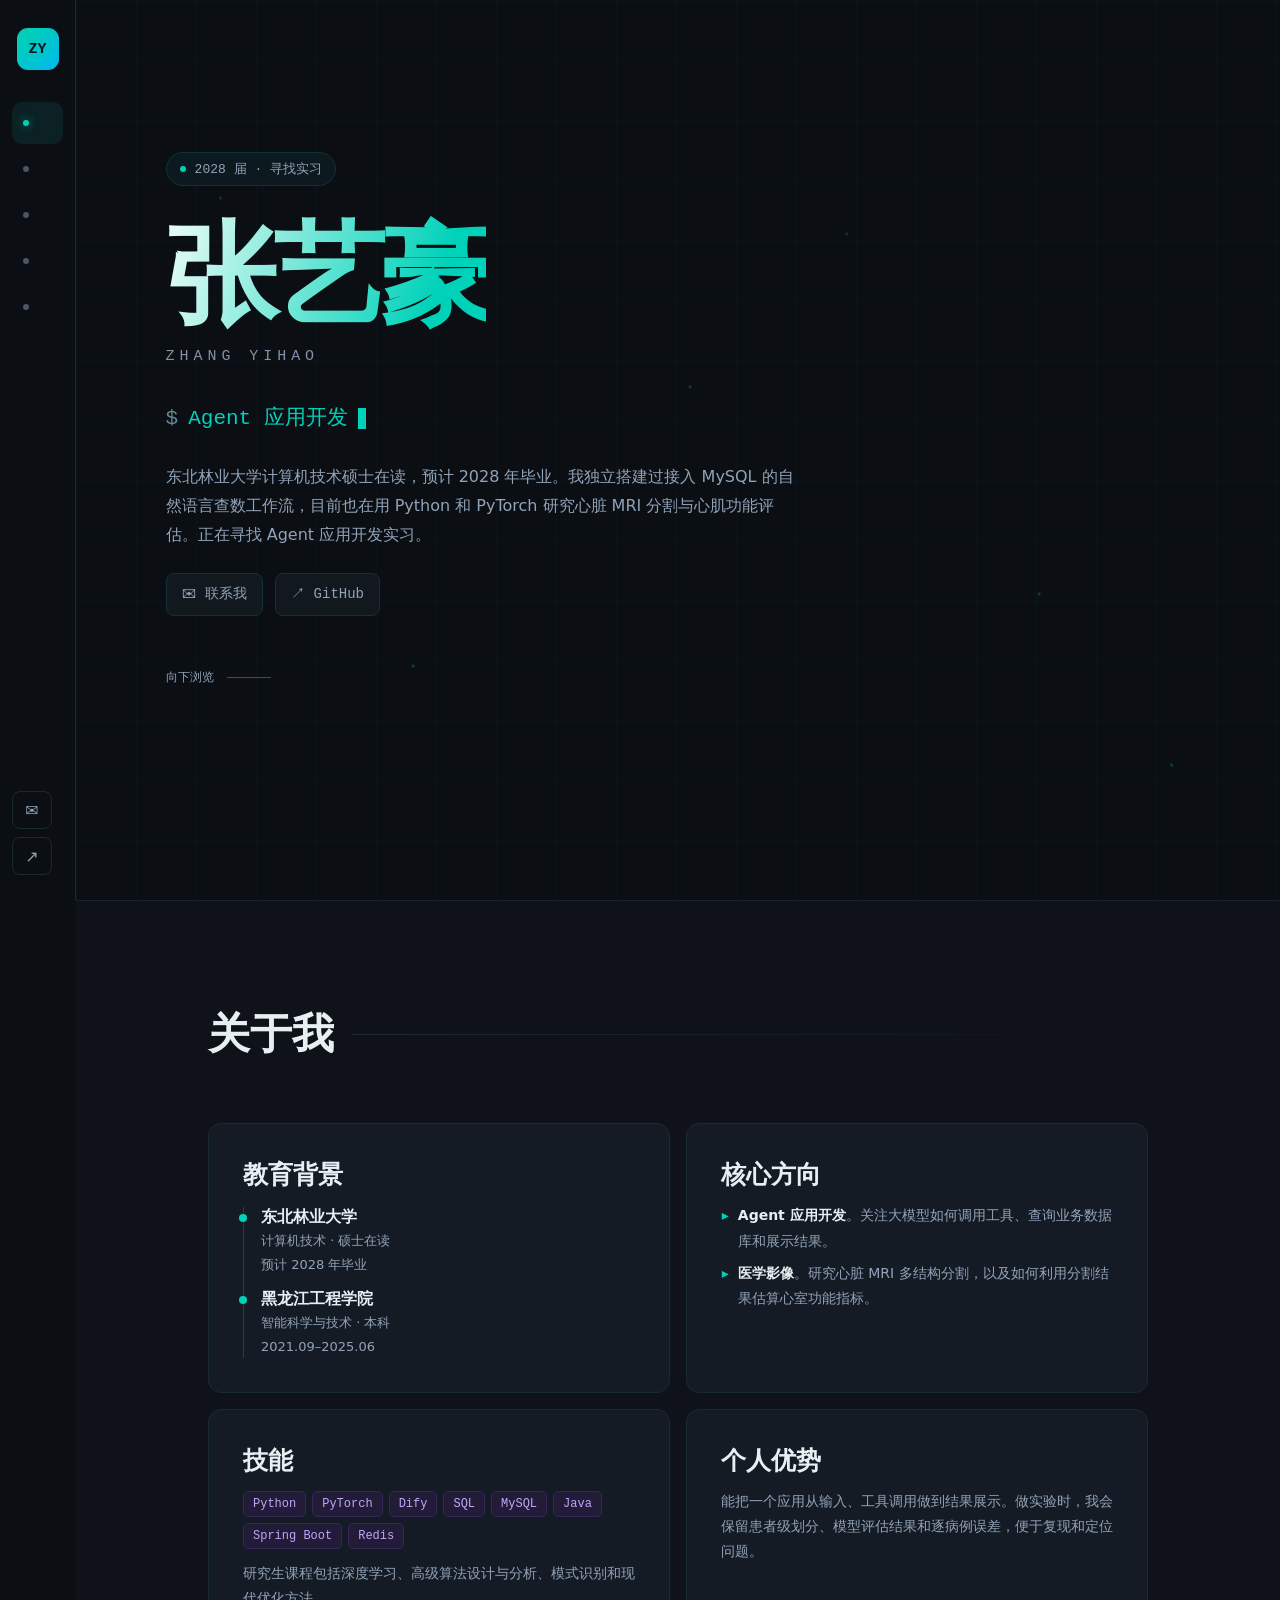
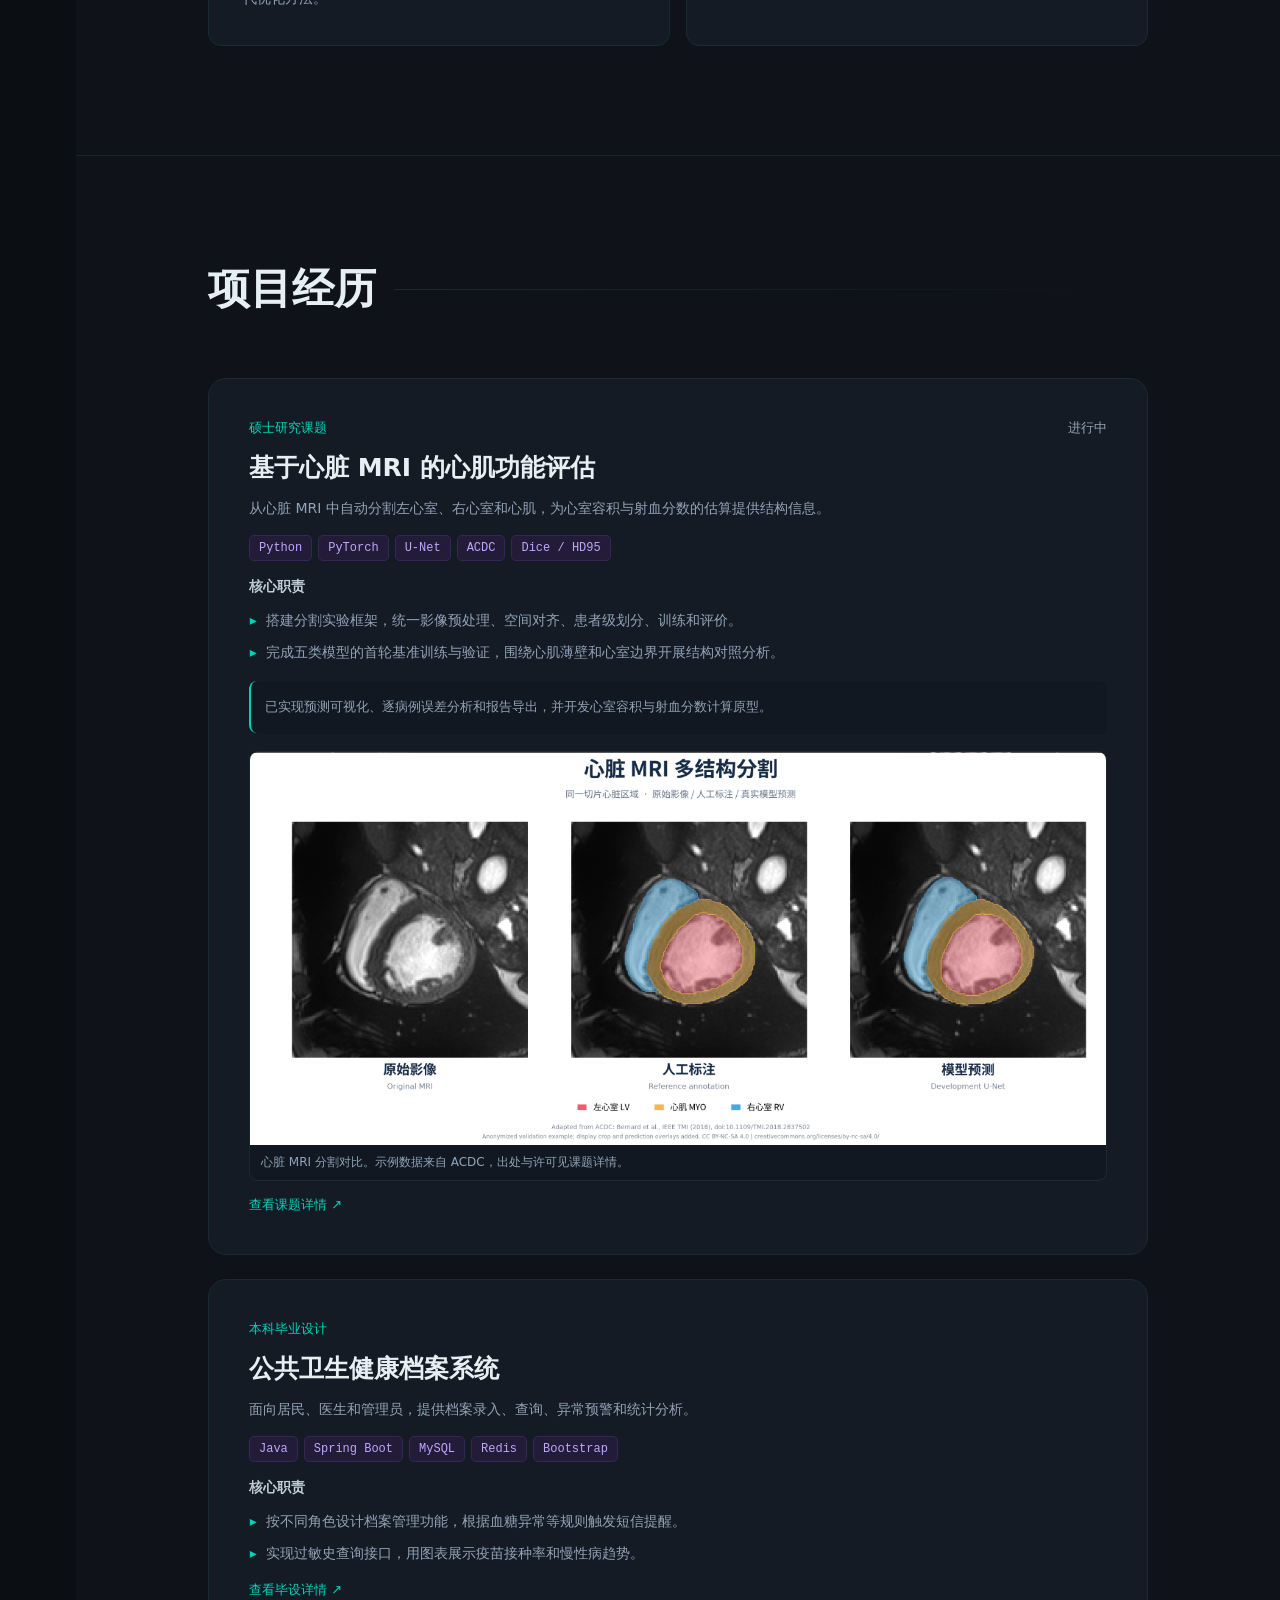
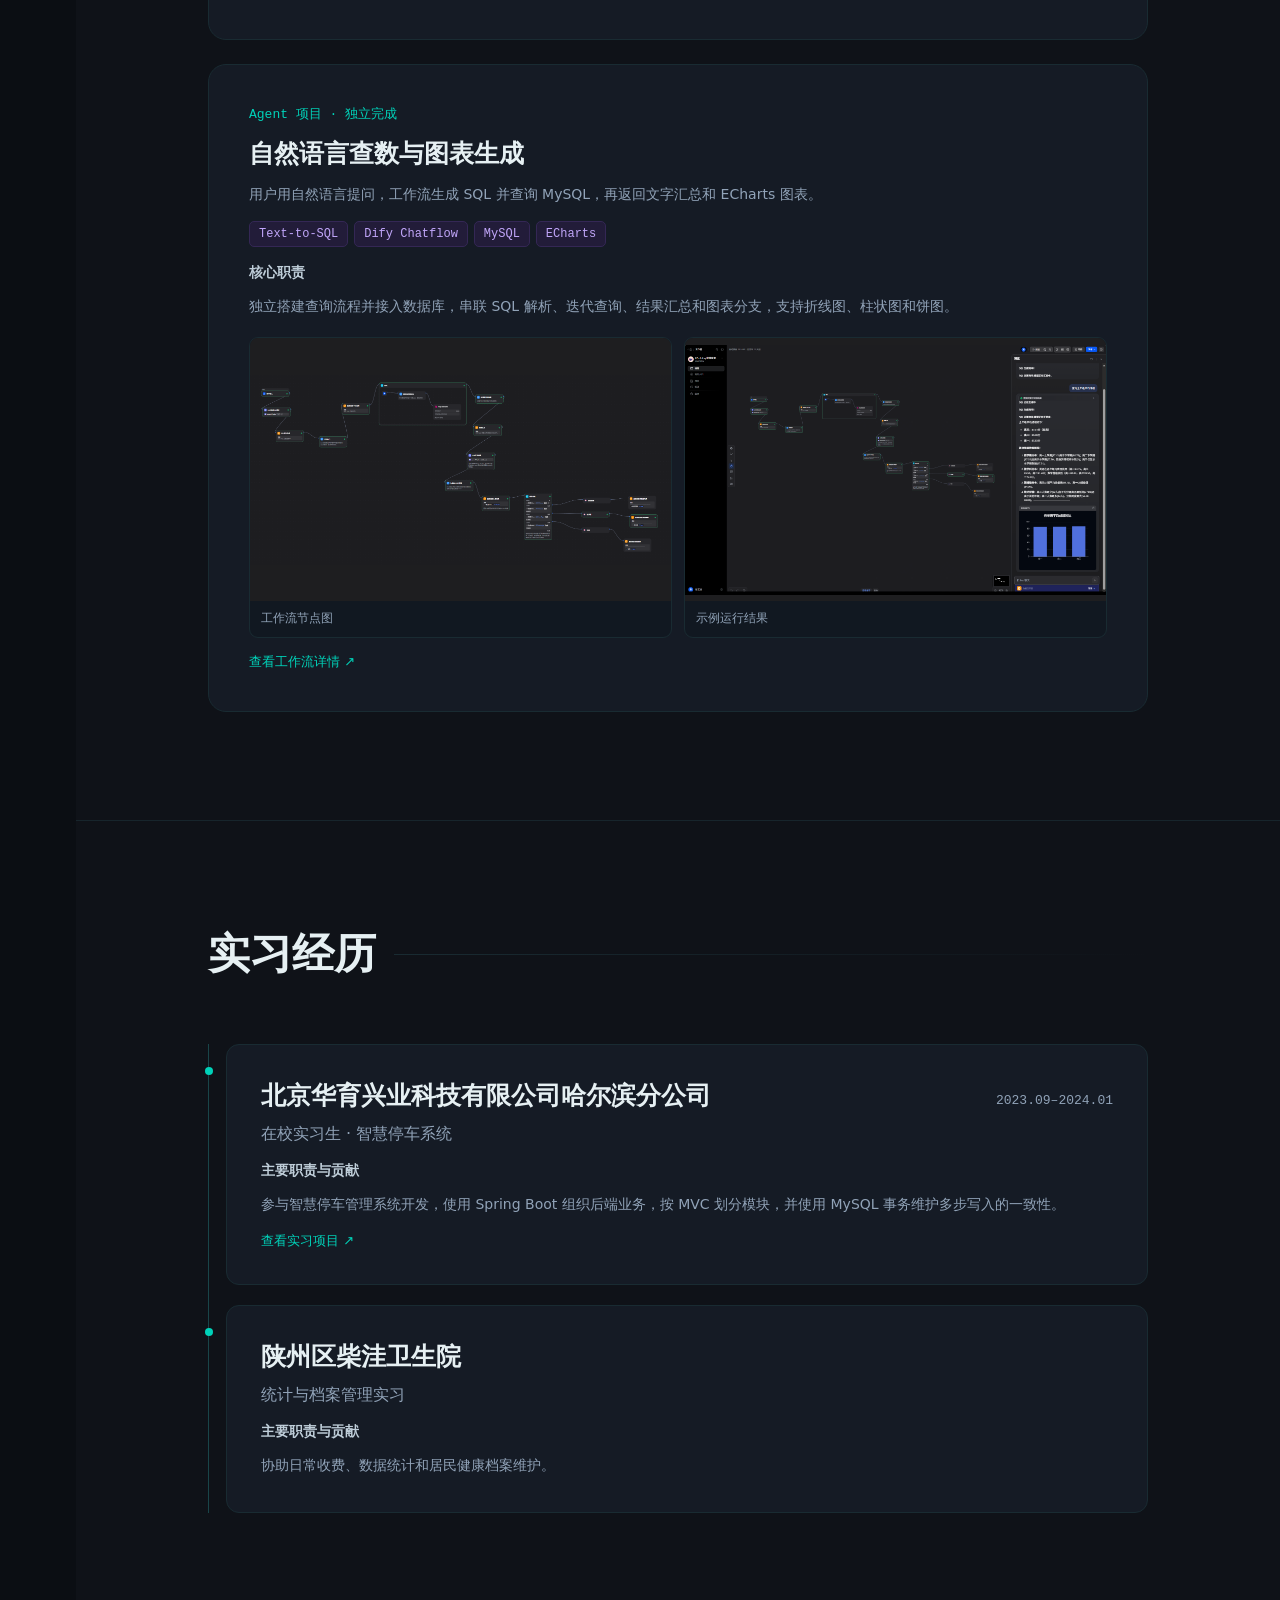
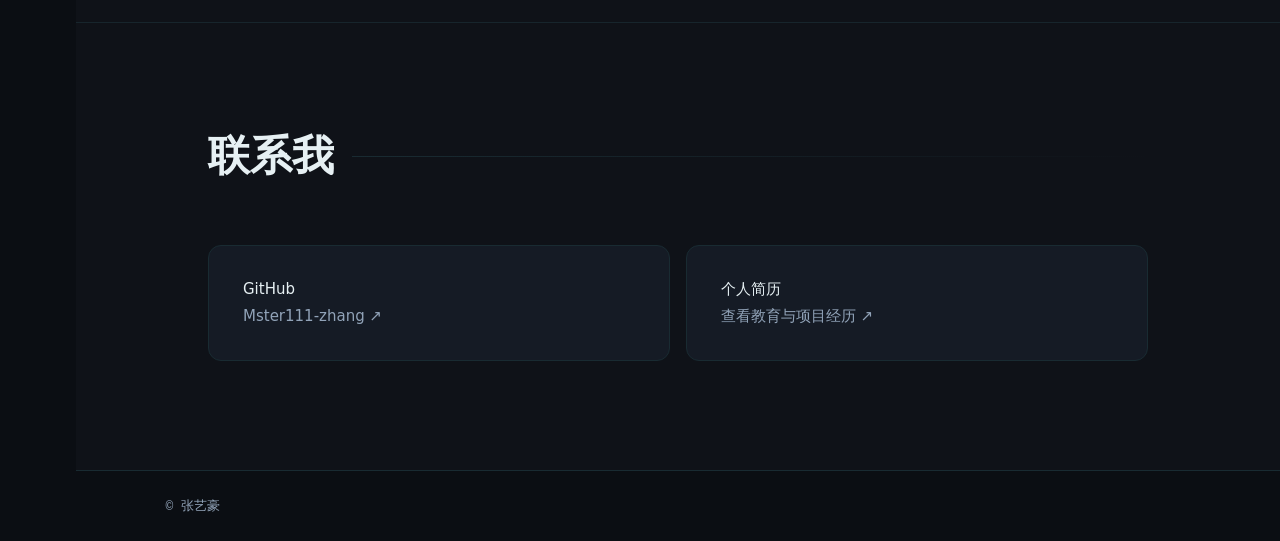
==== commit 8193d87a: "Fill portfolio sections with verified projects and experience" ====
--- a/index.html
+++ b/index.html
@@ -4,7 +4,7 @@
   <meta charset="utf-8">
   <meta name="viewport" content="width=device-width, initial-scale=1">
   <meta name="theme-color" content="#0b0e13">
-  <meta name="description" content="张艺豪的个人作品集。">
+  <meta name="description" content="张艺豪，东北林业大学计算机技术硕士在读，关注 Agent 应用开发与心脏 MRI 研究。">
   <title>张艺豪 · 个人作品集</title>
   <link rel="icon" type="image/png" sizes="32x32" href="favicon.png">
   <link rel="stylesheet" href="portfolio.css">
@@ -29,11 +29,13 @@
   <main id="main">
     <section id="home" class="hero" aria-labelledby="name">
       <div class="shell">
-        <p class="status">求职状态待填写</p>
+        <p class="status">2028 届 · 寻找实习</p>
         <h1 id="name">张艺豪</h1>
         <p class="roman-name" lang="en">ZHANG YIHAO</p>
-        <p class="terminal"><span aria-hidden="true">$</span> 方向待填写<span class="cursor" aria-hidden="true"></span></p>
-        <div class="hero-summary"><p>个人简介待填写</p></div>
+        <p class="terminal"><span aria-hidden="true">$</span> Agent 应用开发<span class="cursor" aria-hidden="true"></span></p>
+        <div class="hero-summary">
+          <p>东北林业大学计算机技术硕士在读，预计 2028 年毕业。我独立搭建过接入 MySQL 的自然语言查数工作流，目前也在用 Python 和 PyTorch 研究心脏 MRI 分割与心肌功能评估。正在寻找 Agent 应用开发实习。</p>
+        </div>
         <div class="hero-actions">
           <a class="outline" href="#contact"><span aria-hidden="true">✉</span> 联系我</a>
           <a class="outline" href="https://github.com/Mster111-zhang"><span aria-hidden="true">↗</span> GitHub</a>
@@ -49,21 +51,35 @@
           <article class="panel">
             <h3>教育背景</h3>
             <div class="timeline">
-              <div class="empty">教育经历</div>
-              <div class="empty">教育经历</div>
+              <div class="education-item">
+                <strong>东北林业大学</strong>
+                <p>计算机技术 · 硕士在读</p>
+                <p>预计 2028 年毕业</p>
+              </div>
+              <div class="education-item">
+                <strong>黑龙江工程学院</strong>
+                <p>智能科学与技术 · 本科</p>
+                <p>2021.09–2025.06</p>
+              </div>
             </div>
           </article>
           <article class="panel">
             <h3>核心方向</h3>
-            <div class="empty">方向与简介</div>
+            <ul class="point-list">
+              <li><strong>Agent 应用开发</strong>。关注大模型如何调用工具、查询业务数据库和展示结果。</li>
+              <li><strong>医学影像</strong>。研究心脏 MRI 多结构分割，以及如何利用分割结果估算心室功能指标。</li>
+            </ul>
           </article>
           <article class="panel">
             <h3>技能</h3>
-            <div class="empty">技能标签</div>
+            <div class="project-tags" aria-label="技术栈">
+              <span>Python</span><span>PyTorch</span><span>Dify</span><span>SQL</span><span>MySQL</span><span>Java</span><span>Spring Boot</span><span>Redis</span>
+            </div>
+            <p class="panel-copy">研究生课程包括深度学习、高级算法设计与分析、模式识别和现代优化方法。</p>
           </article>
           <article class="panel">
             <h3>个人优势</h3>
-            <div class="empty">优势说明</div>
+            <p class="panel-copy">能把一个应用从输入、工具调用做到结果展示。做实验时，我会保留患者级划分、模型评估结果和逐病例误差，便于复现和定位问题。</p>
           </article>
         </div>
       </div>
@@ -74,32 +90,54 @@
         <h2 id="projects-title" class="section-title">项目经历</h2>
         <div class="project-stack">
           <article class="panel project">
-            <header class="project-header"><p>项目类型</p><p>项目时间</p></header>
-            <h3>项目标题</h3>
-            <div class="empty">场景与项目简介</div>
-            <div class="project-tags"><span>技术标签</span></div>
+            <header class="project-header"><p>硕士研究课题</p><p>进行中</p></header>
+            <h3>基于心脏 MRI 的心肌功能评估</h3>
+            <p class="panel-copy">从心脏 MRI 中自动分割左心室、右心室和心肌，为心室容积与射血分数的估算提供结构信息。</p>
+            <div class="project-tags"><span>Python</span><span>PyTorch</span><span>U-Net</span><span>ACDC</span><span>Dice / HD95</span></div>
             <h4>核心职责</h4>
-            <div class="empty">工作内容</div>
-            <div class="project-outcome">成果展示</div>
+            <ul class="point-list">
+              <li>搭建分割实验框架，统一影像预处理、空间对齐、患者级划分、训练和评价。</li>
+              <li>完成五类模型的首轮基准训练与验证，围绕心肌薄壁和心室边界开展结构对照分析。</li>
+            </ul>
+            <div class="project-outcome">已实现预测可视化、逐病例误差分析和报告导出，并开发心室容积与射血分数计算原型。</div>
+            <figure class="project-figure">
+              <a href="assets/cardiac-mri-comparison.png">
+                <img src="assets/cardiac-mri-comparison.png" width="1405" height="645" loading="lazy" alt="同一心脏 MRI 切片的原始影像、人工标注与模型预测对比">
+              </a>
+              <figcaption>心脏 MRI 分割对比。示例数据来自 ACDC，出处与许可见课题详情。</figcaption>
+            </figure>
+            <a class="project-link" href="research/cardiac-mri/index.html">查看课题详情 ↗</a>
           </article>
           <article class="panel project">
-            <header class="project-header"><p>项目类型</p><p>项目时间</p></header>
-            <h3>项目标题</h3>
-            <div class="empty">场景与项目简介</div>
-            <div class="project-tags"><span>技术标签</span></div>
+            <header class="project-header"><p>本科毕业设计</p></header>
+            <h3>公共卫生健康档案系统</h3>
+            <p class="panel-copy">面向居民、医生和管理员，提供档案录入、查询、异常预警和统计分析。</p>
+            <div class="project-tags"><span>Java</span><span>Spring Boot</span><span>MySQL</span><span>Redis</span><span>Bootstrap</span></div>
             <h4>核心职责</h4>
-            <div class="empty">工作内容</div>
-            <div class="project-outcome">成果展示</div>
+            <ul class="point-list">
+              <li>按不同角色设计档案管理功能，根据血糖异常等规则触发短信提醒。</li>
+              <li>实现过敏史查询接口，用图表展示疫苗接种率和慢性病趋势。</li>
+            </ul>
+            <a class="project-link" href="projects/health-records/index.html">查看毕设详情 ↗</a>
           </article>
           <article class="panel project">
-            <header class="project-header"><p>项目类型</p><p>项目时间</p></header>
-            <h3>Agent 工作流实践</h3>
-            <div class="empty">场景与项目简介</div>
+            <header class="project-header"><p>Agent 项目 · 独立完成</p></header>
+            <h3>自然语言查数与图表生成</h3>
+            <p class="panel-copy">用户用自然语言提问，工作流生成 SQL 并查询 MySQL，再返回文字汇总和 ECharts 图表。</p>
+            <div class="project-tags"><span>Text-to-SQL</span><span>Dify Chatflow</span><span>MySQL</span><span>ECharts</span></div>
+            <h4>核心职责</h4>
+            <p class="panel-copy">独立搭建查询流程并接入数据库，串联 SQL 解析、迭代查询、结果汇总和图表分支，支持折线图、柱状图和饼图。</p>
             <div class="gallery" aria-label="工作流和演示截图">
-              <div class="empty media-slot">工作流截图</div>
-              <div class="empty media-slot">运行效果截图</div>
-              <div class="empty media-slot">预留截图位</div>
+              <figure class="project-figure">
+                <a href="assets/dify-query-workflow.png"><img src="assets/dify-query-workflow.png" width="1636" height="739" loading="lazy" alt="自然语言查数工作流的节点与分支"></a>
+                <figcaption>工作流节点图</figcaption>
+              </figure>
+              <figure class="project-figure">
+                <a href="assets/dify-query-result.png"><img src="assets/dify-query-result.png" width="1660" height="984" loading="lazy" alt="查询全年级平均成绩后输出的文字汇总和对比柱状图"></a>
+                <figcaption>示例运行结果</figcaption>
+              </figure>
             </div>
+            <a class="project-link" href="projects/agent/text-to-sql/index.html">查看工作流详情 ↗</a>
           </article>
         </div>
       </div>
@@ -110,16 +148,17 @@
         <h2 id="experience-title" class="section-title">实习经历</h2>
         <div class="timeline experience-list">
           <article class="panel">
-            <header class="project-header"><h3>实习单位</h3><p>实习时间</p></header>
-            <p class="muted">岗位名称</p>
+            <header class="project-header"><h3>北京华育兴业科技有限公司哈尔滨分公司</h3><p>2023.09–2024.01</p></header>
+            <p class="muted">在校实习生 · 智慧停车系统</p>
             <h4>主要职责与贡献</h4>
-            <div class="empty">经历说明</div>
-          </article>
-          <article class="panel">
-            <header class="project-header"><h3>实习单位</h3><p>实习时间</p></header>
-            <p class="muted">岗位名称</p>
+            <p class="panel-copy">参与智慧停车管理系统开发，使用 Spring Boot 组织后端业务，按 MVC 划分模块，并使用 MySQL 事务维护多步写入的一致性。</p>
+            <a class="project-link" href="projects/smart-parking/index.html">查看实习项目 ↗</a>
+          </article>
+          <article class="panel">
+            <header class="project-header"><h3>陕州区柴洼卫生院</h3></header>
+            <p class="muted">统计与档案管理实习</p>
             <h4>主要职责与贡献</h4>
-            <div class="empty">经历说明</div>
+            <p class="panel-copy">协助日常收费、数据统计和居民健康档案维护。</p>
           </article>
         </div>
       </div>
@@ -129,8 +168,8 @@
       <div class="shell">
         <h2 id="contact-title" class="section-title">联系我</h2>
         <div class="contact-grid">
-          <div class="panel contact-panel"><span>邮箱</span><span class="muted">待填写</span></div>
           <a class="panel contact-panel" href="https://github.com/Mster111-zhang"><span>GitHub</span><span class="muted">Mster111-zhang ↗</span></a>
+          <a class="panel contact-panel" href="resume/index.html"><span>个人简历</span><span class="muted">查看教育与项目经历 ↗</span></a>
         </div>
       </div>
     </section>
--- a/portfolio.css
+++ b/portfolio.css
@@ -116,21 +116,33 @@
 .panel { padding: clamp(20px, 3vw, 34px); background: var(--panel); border: 1px solid var(--line); border-radius: 13px; }
 .panel h3 { font-size: clamp(18px, 2.2vw, 25px); }
 .panel h4 { margin-top: 17px; color: #bfced9; font-size: 14px; }
-.empty { display: grid; place-items: center; position: relative; min-height: 70px; margin-top: 16px; padding: 12px; background: #0d141c; border: 1px dashed #263943; border-radius: 8px; color: var(--muted); font: 13px var(--mono); text-align: center; }
+.panel-copy, .point-list { margin-top: 12px; color: var(--muted); font-size: 14px; line-height: 1.8; }
+.point-list { display: grid; gap: 7px; margin-bottom: 0; padding-left: 1.2em; list-style-type: "▸  "; }
+.point-list li::marker { color: var(--accent); }
+.point-list strong { color: var(--text); }
 .timeline { display: grid; gap: 13px; margin-top: 16px; padding-left: 17px; border-left: 1px solid #194549; }
-.timeline .empty { margin-top: 0; }
 .timeline > * { position: relative; }
 .timeline > *::before { content: ""; position: absolute; top: 22px; left: -22px; width: 8px; height: 8px; background: var(--accent); border-radius: 50%; }
+.timeline .education-item::before { top: 7px; }
+.education-item p { margin-top: 3px; color: var(--muted); font-size: 13px; line-height: 1.6; }
 .project-stack { display: grid; gap: 24px; }
 .project { padding: clamp(20px, 4vw, 40px); border-radius: 18px; }
 .project-header { display: flex; flex-wrap: wrap; align-items: baseline; justify-content: space-between; gap: 8px 18px; margin-bottom: 12px; }
 .project-header p { color: var(--accent); font: 13px/1.5 var(--mono); }
-.project-header p:last-child { color: var(--muted); }
+.project-header p:not(:first-child) { color: var(--muted); }
 .project-tags { display: flex; flex-wrap: wrap; gap: 6px; margin-top: 14px; }
 .project-tags span { padding: 5px 9px; background: #221c39; border: 1px solid #342755; border-radius: 5px; color: #c1a6fa; font: 12px var(--mono); }
-.project-outcome { margin-top: 16px; padding: 15px 14px; border-left: 2px solid var(--accent); border-radius: 8px; background: #111821; color: var(--muted); font: 13px var(--mono); }
-.gallery { display: grid; grid-template-columns: repeat(3, minmax(0, 1fr)); gap: 12px; margin-top: 18px; }
-.media-slot { min-height: auto; margin-top: 0; aspect-ratio: 16 / 10; }
+.project-outcome { margin-top: 16px; padding: 15px 14px; border-left: 2px solid var(--accent); border-radius: 8px; background: #111821; color: var(--muted); font-size: 13px; line-height: 1.7; }
+.project-link { display: inline-block; margin-top: 15px; color: var(--accent); font-size: 13px; }
+.project-link:hover { text-decoration: underline; text-underline-offset: 4px; }
+.project-figure { margin: 18px 0 0; overflow: hidden; background: #111821; border: 1px solid var(--line); border-radius: 9px; }
+.project-figure a { display: block; }
+.project-figure a:focus-visible { outline-offset: -3px; }
+.project-figure img { display: block; width: 100%; height: auto; }
+.project-figure figcaption { padding: 8px 11px; color: var(--muted); font-size: 12px; line-height: 1.6; }
+.gallery { display: grid; grid-template-columns: repeat(2, minmax(0, 1fr)); gap: 12px; margin-top: 18px; }
+.gallery .project-figure { margin: 0; }
+.gallery img { aspect-ratio: 16 / 10; object-fit: contain; background: #1e1e20; }
 .experience-list { gap: 20px; }
 .contact-panel { display: grid; gap: 8px; font-size: 15px; }
 a.contact-panel:hover { border-color: var(--accent); }
@@ -154,7 +166,6 @@
   .hero h1 { margin-top: 24px; }
   .hero-summary { min-height: 54px; }
   .scroll-link { margin-top: 31px; }
-  .media-slot { aspect-ratio: 16 / 8; }
 }
 
 @media (prefers-reduced-motion: reduce) {
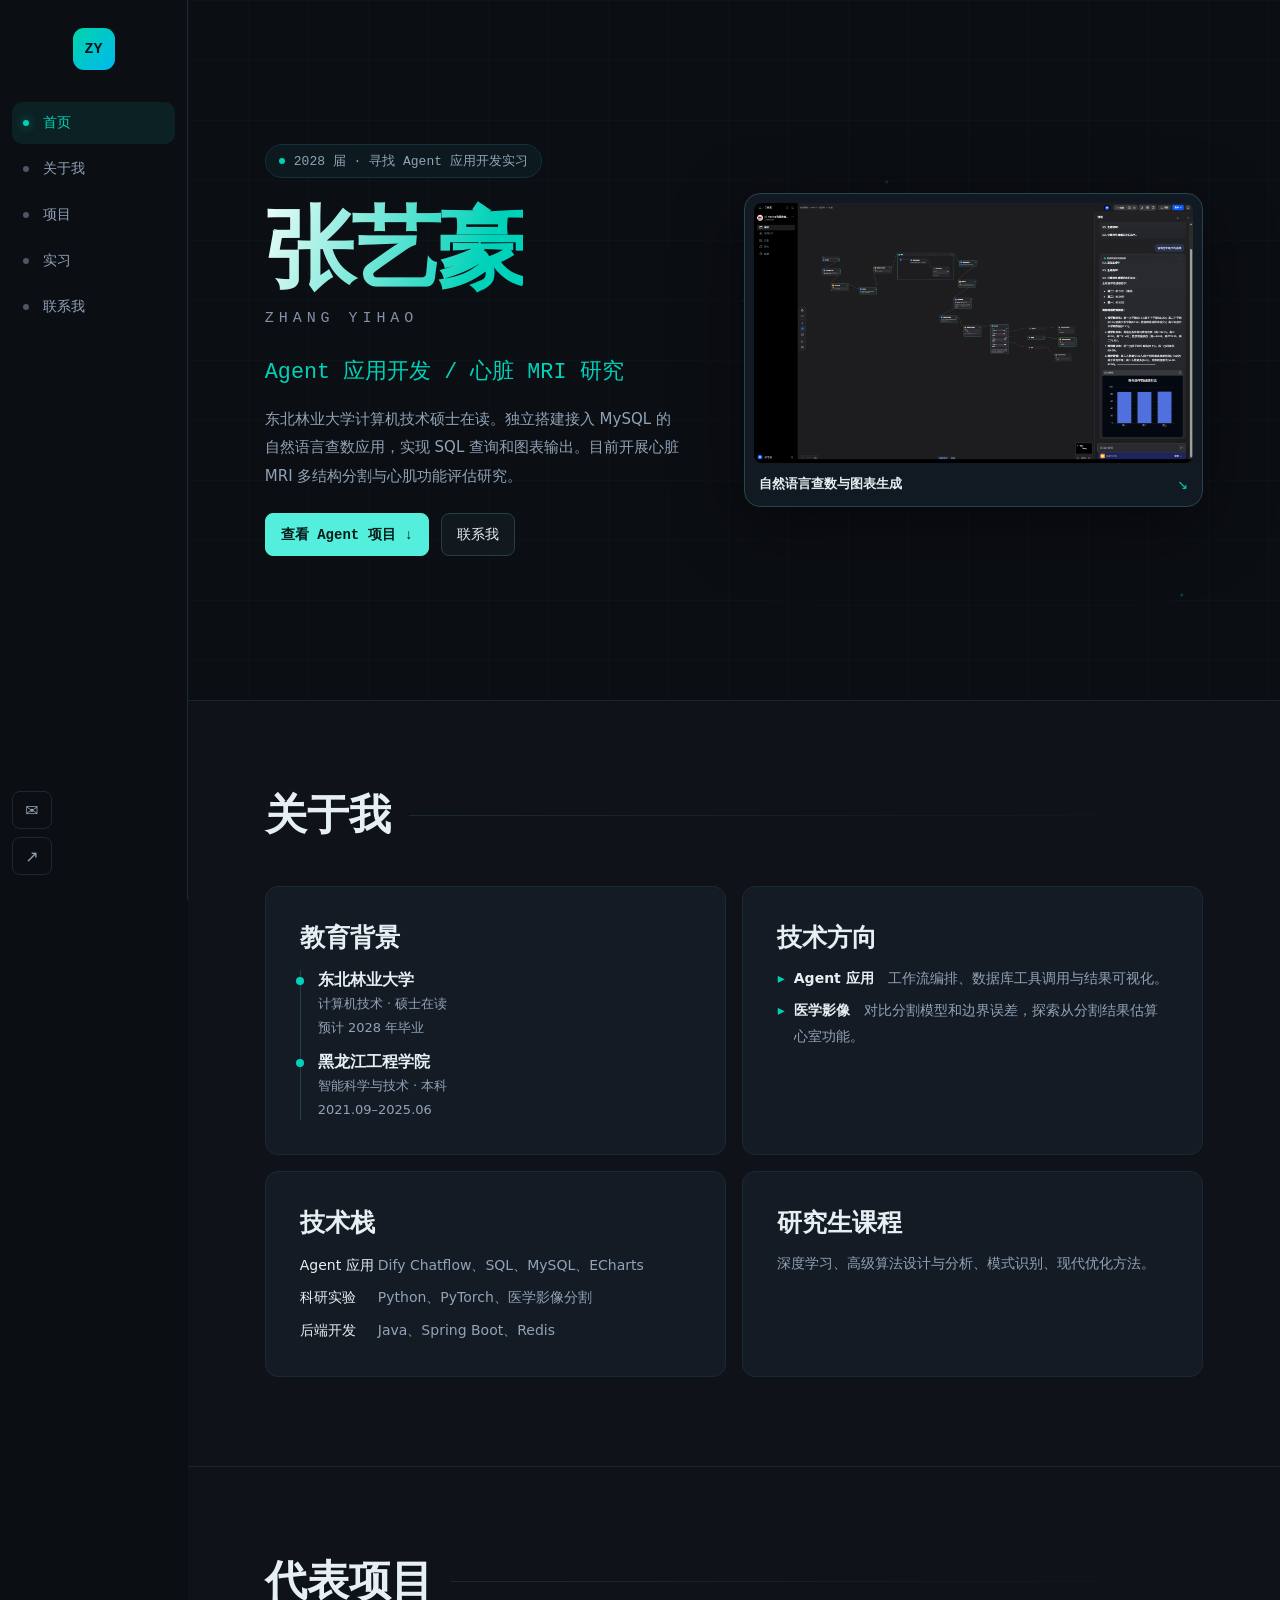
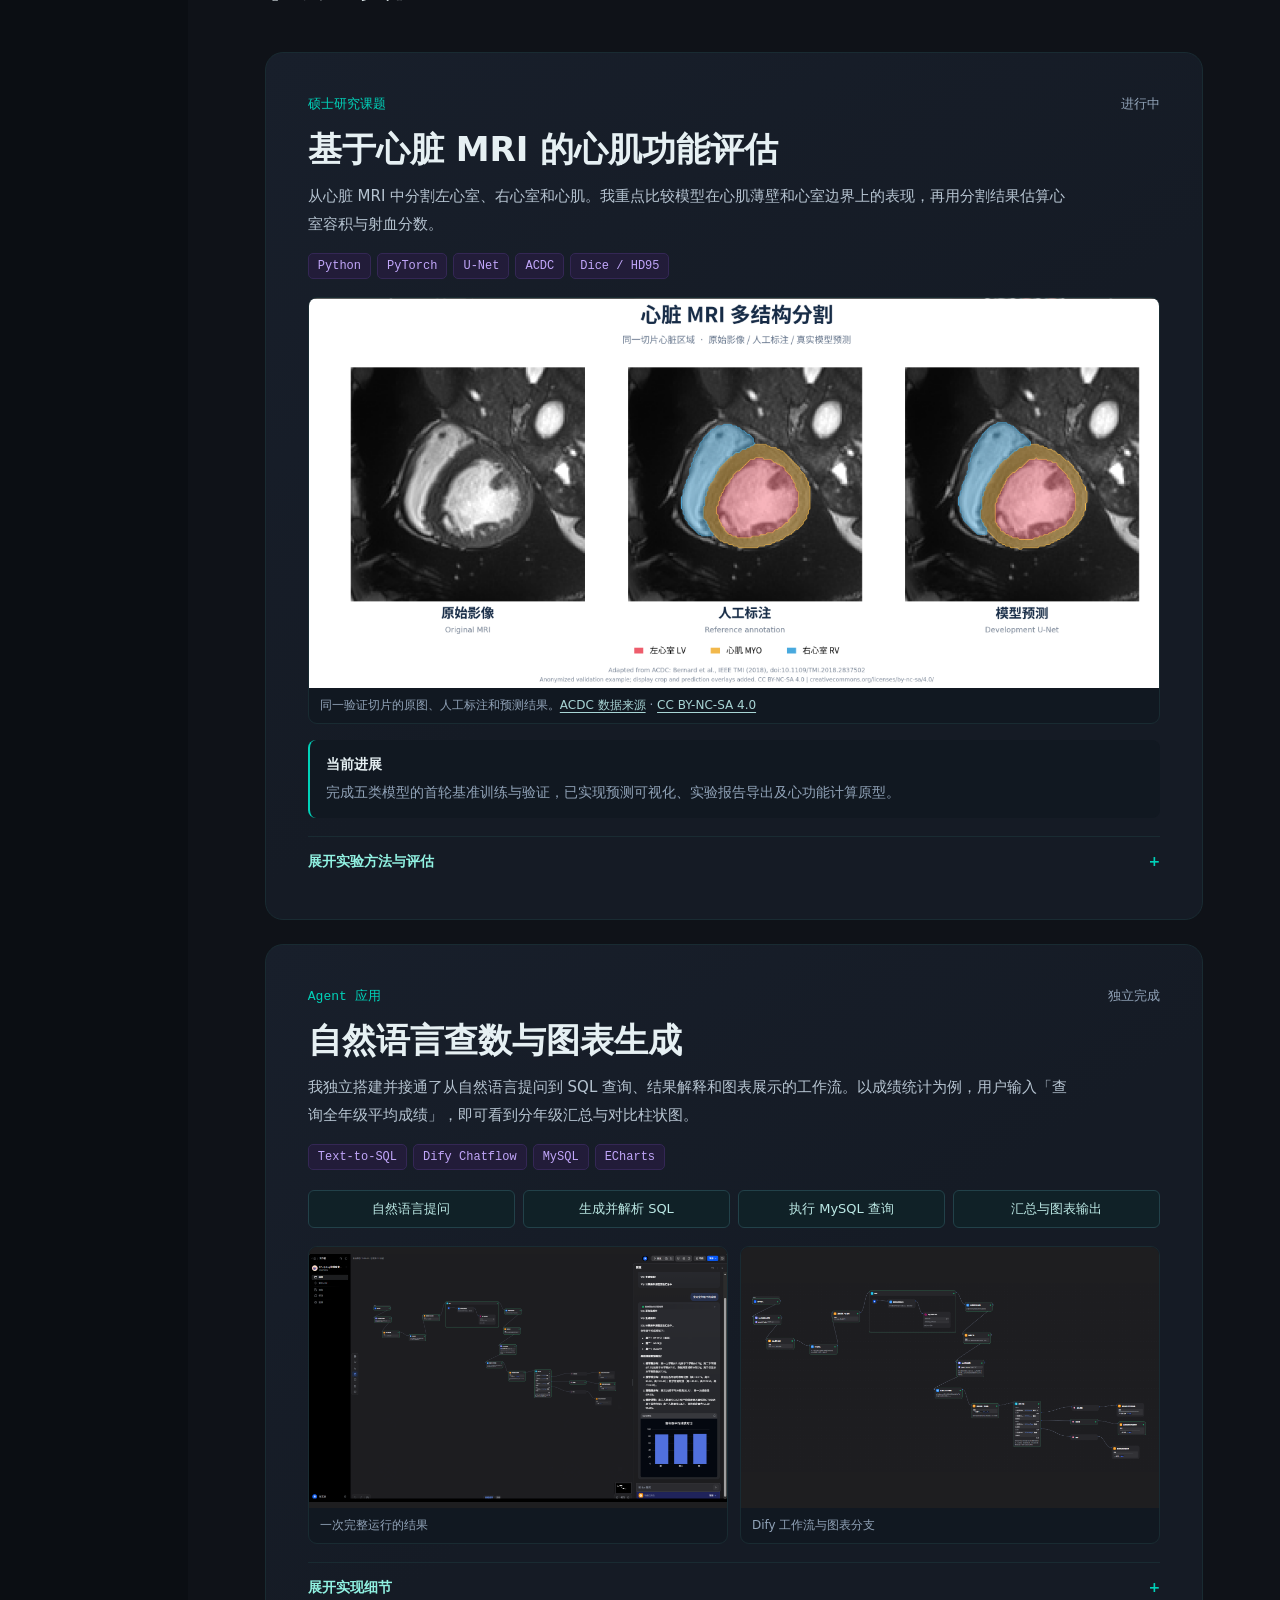
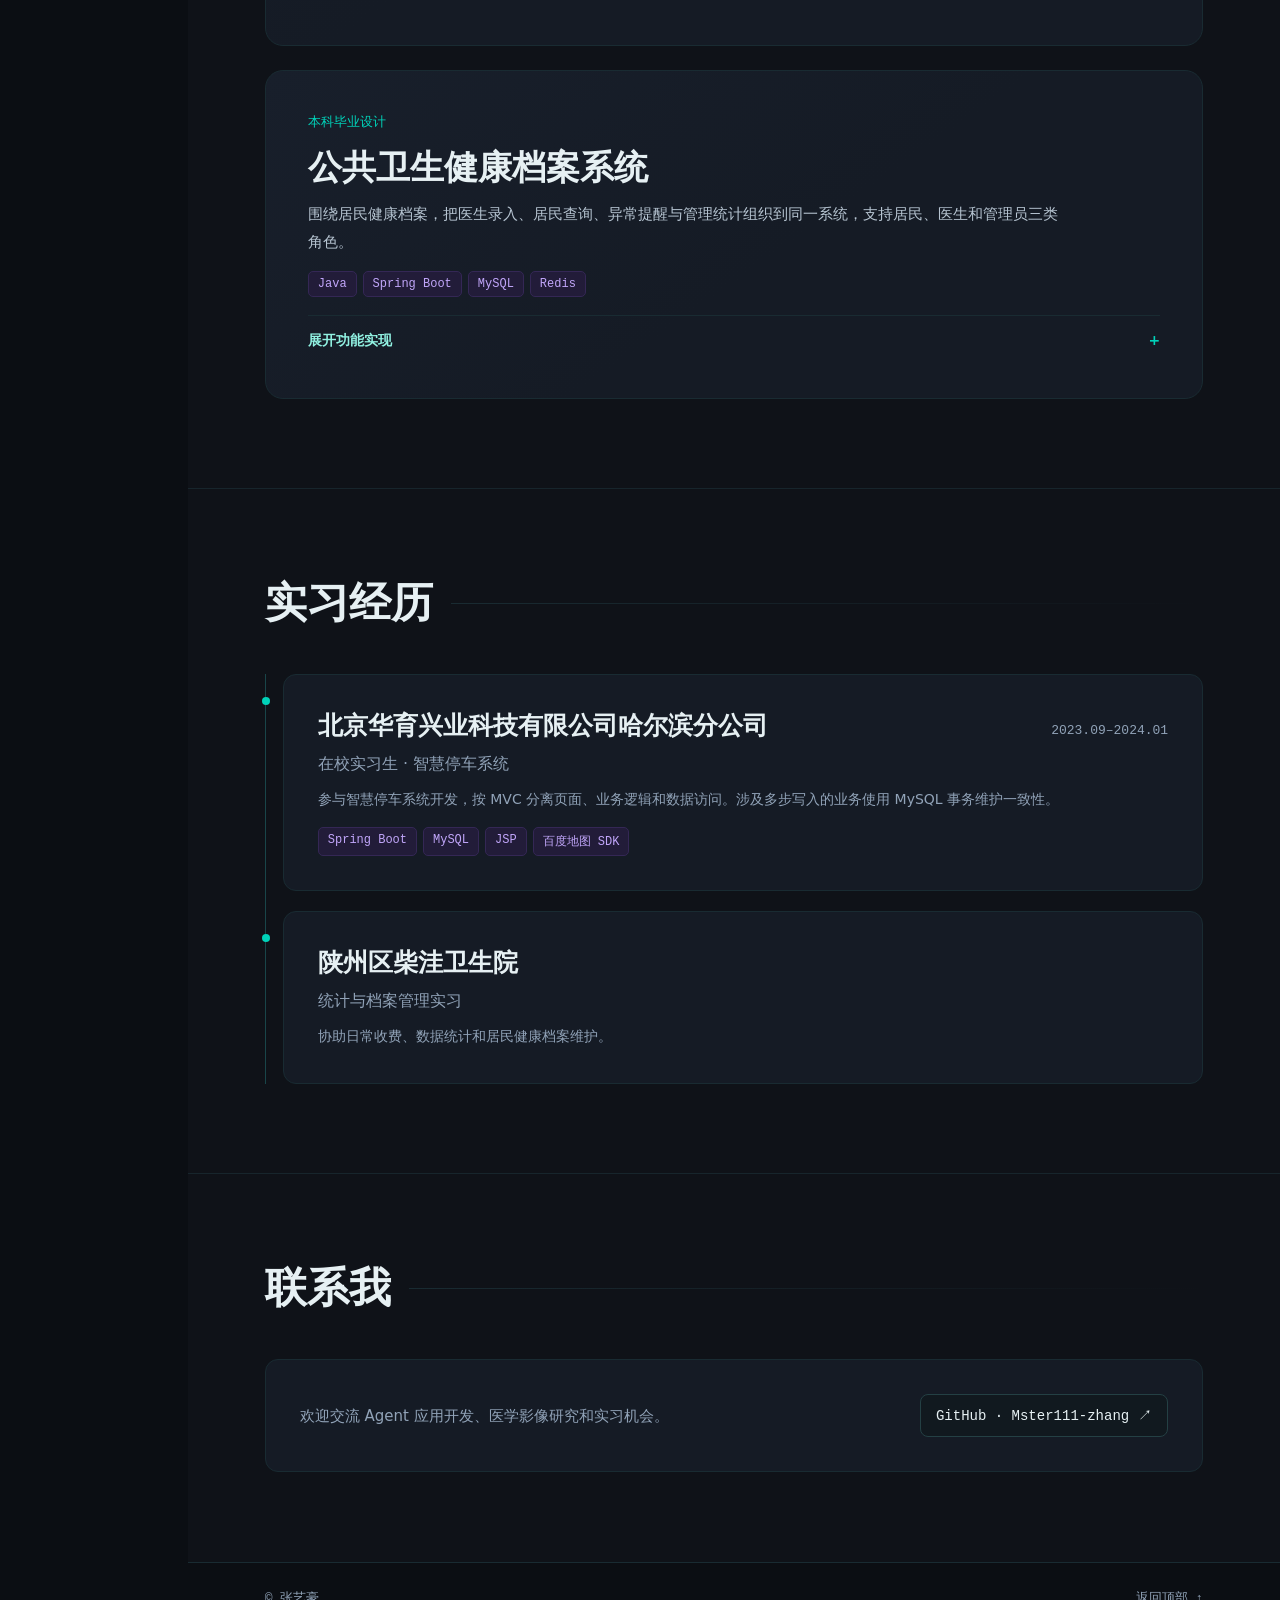
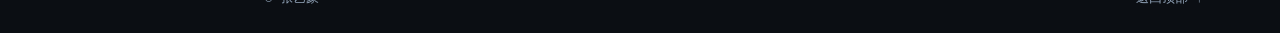
==== commit f9144dfd: "Polish portfolio cases and keep details on one page" ====
--- a/index.html
+++ b/index.html
@@ -28,19 +28,22 @@
 
   <main id="main">
     <section id="home" class="hero" aria-labelledby="name">
-      <div class="shell">
-        <p class="status">2028 届 · 寻找实习</p>
-        <h1 id="name">张艺豪</h1>
-        <p class="roman-name" lang="en">ZHANG YIHAO</p>
-        <p class="terminal"><span aria-hidden="true">$</span> Agent 应用开发<span class="cursor" aria-hidden="true"></span></p>
-        <div class="hero-summary">
-          <p>东北林业大学计算机技术硕士在读，预计 2028 年毕业。我独立搭建过接入 MySQL 的自然语言查数工作流，目前也在用 Python 和 PyTorch 研究心脏 MRI 分割与心肌功能评估。正在寻找 Agent 应用开发实习。</p>
-        </div>
-        <div class="hero-actions">
-          <a class="outline" href="#contact"><span aria-hidden="true">✉</span> 联系我</a>
-          <a class="outline" href="https://github.com/Mster111-zhang"><span aria-hidden="true">↗</span> GitHub</a>
-        </div>
-        <a class="scroll-link" href="#about">向下浏览 <span aria-hidden="true"></span></a>
+      <div class="shell hero-layout">
+        <div class="hero-copy">
+          <p class="status">2028 届 · 寻找 Agent 应用开发实习</p>
+          <h1 id="name">张艺豪</h1>
+          <p class="roman-name" lang="en">ZHANG YIHAO</p>
+          <p class="hero-line">Agent 应用开发 / 心脏 MRI 研究</p>
+          <p class="hero-summary">东北林业大学计算机技术硕士在读。独立搭建接入 MySQL 的自然语言查数应用，实现 SQL 查询和图表输出。目前开展心脏 MRI 多结构分割与心肌功能评估研究。</p>
+          <div class="hero-actions">
+            <a class="outline primary" href="#agent-demo">查看 Agent 项目 <span aria-hidden="true">↓</span></a>
+            <a class="outline" href="#contact">联系我</a>
+          </div>
+        </div>
+        <a class="hero-preview" href="#agent-demo">
+          <img src="assets/dify-query-result.png" width="1660" height="984" alt="自然语言查询后生成的统计汇总和对比柱状图">
+          <span><strong>自然语言查数与图表生成</strong><span aria-hidden="true">↘</span></span>
+        </a>
       </div>
     </section>
 
@@ -64,22 +67,23 @@
             </div>
           </article>
           <article class="panel">
-            <h3>核心方向</h3>
+            <h3>技术方向</h3>
             <ul class="point-list">
-              <li><strong>Agent 应用开发</strong>。关注大模型如何调用工具、查询业务数据库和展示结果。</li>
-              <li><strong>医学影像</strong>。研究心脏 MRI 多结构分割，以及如何利用分割结果估算心室功能指标。</li>
+              <li><strong>Agent 应用</strong>　工作流编排、数据库工具调用与结果可视化。</li>
+              <li><strong>医学影像</strong>　对比分割模型和边界误差，探索从分割结果估算心室功能。</li>
             </ul>
           </article>
           <article class="panel">
-            <h3>技能</h3>
-            <div class="project-tags" aria-label="技术栈">
-              <span>Python</span><span>PyTorch</span><span>Dify</span><span>SQL</span><span>MySQL</span><span>Java</span><span>Spring Boot</span><span>Redis</span>
-            </div>
-            <p class="panel-copy">研究生课程包括深度学习、高级算法设计与分析、模式识别和现代优化方法。</p>
-          </article>
-          <article class="panel">
-            <h3>个人优势</h3>
-            <p class="panel-copy">能把一个应用从输入、工具调用做到结果展示。做实验时，我会保留患者级划分、模型评估结果和逐病例误差，便于复现和定位问题。</p>
+            <h3>技术栈</h3>
+            <dl class="skill-groups">
+              <div><dt>Agent 应用</dt><dd>Dify Chatflow、SQL、MySQL、ECharts</dd></div>
+              <div><dt>科研实验</dt><dd>Python、PyTorch、医学影像分割</dd></div>
+              <div><dt>后端开发</dt><dd>Java、Spring Boot、Redis</dd></div>
+            </dl>
+          </article>
+          <article class="panel">
+            <h3>研究生课程</h3>
+            <p class="panel-copy">深度学习、高级算法设计与分析、模式识别、现代优化方法。</p>
           </article>
         </div>
       </div>
@@ -87,57 +91,67 @@
 
     <section id="projects" class="section" aria-labelledby="projects-title">
       <div class="shell">
-        <h2 id="projects-title" class="section-title">项目经历</h2>
+        <h2 id="projects-title" class="section-title">代表项目</h2>
         <div class="project-stack">
-          <article class="panel project">
+          <article id="cardiac-mri" class="panel project">
             <header class="project-header"><p>硕士研究课题</p><p>进行中</p></header>
             <h3>基于心脏 MRI 的心肌功能评估</h3>
-            <p class="panel-copy">从心脏 MRI 中自动分割左心室、右心室和心肌，为心室容积与射血分数的估算提供结构信息。</p>
+            <p class="project-lead">从心脏 MRI 中分割左心室、右心室和心肌。我重点比较模型在心肌薄壁和心室边界上的表现，再用分割结果估算心室容积与射血分数。</p>
             <div class="project-tags"><span>Python</span><span>PyTorch</span><span>U-Net</span><span>ACDC</span><span>Dice / HD95</span></div>
-            <h4>核心职责</h4>
-            <ul class="point-list">
-              <li>搭建分割实验框架，统一影像预处理、空间对齐、患者级划分、训练和评价。</li>
-              <li>完成五类模型的首轮基准训练与验证，围绕心肌薄壁和心室边界开展结构对照分析。</li>
-            </ul>
-            <div class="project-outcome">已实现预测可视化、逐病例误差分析和报告导出，并开发心室容积与射血分数计算原型。</div>
             <figure class="project-figure">
-              <a href="assets/cardiac-mri-comparison.png">
+              <a href="assets/cardiac-mri-comparison.png" data-preview aria-label="放大心脏 MRI 分割对比图">
                 <img src="assets/cardiac-mri-comparison.png" width="1405" height="645" loading="lazy" alt="同一心脏 MRI 切片的原始影像、人工标注与模型预测对比">
               </a>
-              <figcaption>心脏 MRI 分割对比。示例数据来自 ACDC，出处与许可见课题详情。</figcaption>
+              <figcaption>同一验证切片的原图、人工标注和预测结果。<a href="https://doi.org/10.1109/TMI.2018.2837502">ACDC 数据来源</a> · <a href="https://creativecommons.org/licenses/by-nc-sa/4.0/">CC BY-NC-SA 4.0</a></figcaption>
             </figure>
-            <a class="project-link" href="research/cardiac-mri/index.html">查看课题详情 ↗</a>
+            <div class="project-outcome"><strong>当前进展</strong><span>完成五类模型的首轮基准训练与验证，已实现预测可视化、实验报告导出及心功能计算原型。</span></div>
+            <details class="project-details">
+              <summary>展开实验方法与评估</summary>
+              <ul class="point-list">
+                <li>统一影像预处理、空间几何对齐和患者级数据划分，用同一实验流程对比模型。</li>
+                <li>围绕改良 U-Net 探索内容感知上采样与多尺度语义融合，开展结构筛选和模块对照。</li>
+                <li>用 Dice 衡量区域重叠，用 HD95 衡量边界距离，再回看逐病例误差定位典型失败样本。</li>
+              </ul>
+            </details>
+          </article>
+          <article id="agent-demo" class="panel project">
+            <header class="project-header"><p>Agent 应用</p><p>独立完成</p></header>
+            <h3>自然语言查数与图表生成</h3>
+            <p class="project-lead">我独立搭建并接通了从自然语言提问到 SQL 查询、结果解释和图表展示的工作流。以成绩统计为例，用户输入「查询全年级平均成绩」，即可看到分年级汇总与对比柱状图。</p>
+            <div class="project-tags"><span>Text-to-SQL</span><span>Dify Chatflow</span><span>MySQL</span><span>ECharts</span></div>
+            <ol class="flow" aria-label="查询工作流">
+              <li>自然语言提问</li><li>生成并解析 SQL</li><li>执行 MySQL 查询</li><li>汇总与图表输出</li>
+            </ol>
+            <div class="gallery" aria-label="工作流和演示截图">
+              <figure class="project-figure">
+                <a href="assets/dify-query-result.png" data-preview aria-label="放大示例运行结果"><img src="assets/dify-query-result.png" width="1660" height="984" loading="lazy" alt="查询全年级平均成绩后输出的文字汇总和对比柱状图"></a>
+                <figcaption>一次完整运行的结果</figcaption>
+              </figure>
+              <figure class="project-figure">
+                <a href="assets/dify-query-workflow.png" data-preview aria-label="放大工作流节点图"><img src="assets/dify-query-workflow.png" width="1636" height="739" loading="lazy" alt="自然语言查数工作流的节点与分支"></a>
+                <figcaption>Dify 工作流与图表分支</figcaption>
+              </figure>
+            </div>
+            <details class="project-details">
+              <summary>展开实现细节</summary>
+              <ul class="point-list">
+                <li>模型生成 SQL，代码节点解析查询语句，迭代节点调用 MySQL 执行并整理返回的数据。</li>
+                <li>模型根据查询结果生成文字摘要，再构造 ECharts 参数，由条件分支决定输出折线图、柱状图或饼图。</li>
+              </ul>
+            </details>
           </article>
           <article class="panel project">
             <header class="project-header"><p>本科毕业设计</p></header>
             <h3>公共卫生健康档案系统</h3>
-            <p class="panel-copy">面向居民、医生和管理员，提供档案录入、查询、异常预警和统计分析。</p>
-            <div class="project-tags"><span>Java</span><span>Spring Boot</span><span>MySQL</span><span>Redis</span><span>Bootstrap</span></div>
-            <h4>核心职责</h4>
-            <ul class="point-list">
-              <li>按不同角色设计档案管理功能，根据血糖异常等规则触发短信提醒。</li>
-              <li>实现过敏史查询接口，用图表展示疫苗接种率和慢性病趋势。</li>
-            </ul>
-            <a class="project-link" href="projects/health-records/index.html">查看毕设详情 ↗</a>
-          </article>
-          <article class="panel project">
-            <header class="project-header"><p>Agent 项目 · 独立完成</p></header>
-            <h3>自然语言查数与图表生成</h3>
-            <p class="panel-copy">用户用自然语言提问，工作流生成 SQL 并查询 MySQL，再返回文字汇总和 ECharts 图表。</p>
-            <div class="project-tags"><span>Text-to-SQL</span><span>Dify Chatflow</span><span>MySQL</span><span>ECharts</span></div>
-            <h4>核心职责</h4>
-            <p class="panel-copy">独立搭建查询流程并接入数据库，串联 SQL 解析、迭代查询、结果汇总和图表分支，支持折线图、柱状图和饼图。</p>
-            <div class="gallery" aria-label="工作流和演示截图">
-              <figure class="project-figure">
-                <a href="assets/dify-query-workflow.png"><img src="assets/dify-query-workflow.png" width="1636" height="739" loading="lazy" alt="自然语言查数工作流的节点与分支"></a>
-                <figcaption>工作流节点图</figcaption>
-              </figure>
-              <figure class="project-figure">
-                <a href="assets/dify-query-result.png"><img src="assets/dify-query-result.png" width="1660" height="984" loading="lazy" alt="查询全年级平均成绩后输出的文字汇总和对比柱状图"></a>
-                <figcaption>示例运行结果</figcaption>
-              </figure>
-            </div>
-            <a class="project-link" href="projects/agent/text-to-sql/index.html">查看工作流详情 ↗</a>
+            <p class="project-lead">围绕居民健康档案，把医生录入、居民查询、异常提醒与管理统计组织到同一系统，支持居民、医生和管理员三类角色。</p>
+            <div class="project-tags"><span>Java</span><span>Spring Boot</span><span>MySQL</span><span>Redis</span></div>
+            <details class="project-details">
+              <summary>展开功能实现</summary>
+              <ul class="point-list">
+                <li>设计档案录入、查询和异常预警模块，用规则识别血糖异常等情况并触发短信提醒。</li>
+                <li>实现过敏史查询 RESTful API，并用图表呈现疫苗接种率和慢性病趋势。</li>
+              </ul>
+            </details>
           </article>
         </div>
       </div>
@@ -150,14 +164,12 @@
           <article class="panel">
             <header class="project-header"><h3>北京华育兴业科技有限公司哈尔滨分公司</h3><p>2023.09–2024.01</p></header>
             <p class="muted">在校实习生 · 智慧停车系统</p>
-            <h4>主要职责与贡献</h4>
-            <p class="panel-copy">参与智慧停车管理系统开发，使用 Spring Boot 组织后端业务，按 MVC 划分模块，并使用 MySQL 事务维护多步写入的一致性。</p>
-            <a class="project-link" href="projects/smart-parking/index.html">查看实习项目 ↗</a>
+            <p class="panel-copy">参与智慧停车系统开发，按 MVC 分离页面、业务逻辑和数据访问。涉及多步写入的业务使用 MySQL 事务维护一致性。</p>
+            <div class="project-tags"><span>Spring Boot</span><span>MySQL</span><span>JSP</span><span>百度地图 SDK</span></div>
           </article>
           <article class="panel">
             <header class="project-header"><h3>陕州区柴洼卫生院</h3></header>
             <p class="muted">统计与档案管理实习</p>
-            <h4>主要职责与贡献</h4>
             <p class="panel-copy">协助日常收费、数据统计和居民健康档案维护。</p>
           </article>
         </div>
@@ -167,15 +179,23 @@
     <section id="contact" class="section" aria-labelledby="contact-title">
       <div class="shell">
         <h2 id="contact-title" class="section-title">联系我</h2>
-        <div class="contact-grid">
-          <a class="panel contact-panel" href="https://github.com/Mster111-zhang"><span>GitHub</span><span class="muted">Mster111-zhang ↗</span></a>
-          <a class="panel contact-panel" href="resume/index.html"><span>个人简历</span><span class="muted">查看教育与项目经历 ↗</span></a>
-        </div>
-      </div>
-    </section>
-
-    <footer class="footer"><div class="shell">© 张艺豪</div></footer>
+        <div class="panel contact-panel">
+          <p>欢迎交流 Agent 应用开发、医学影像研究和实习机会。</p>
+          <a class="outline" href="https://github.com/Mster111-zhang">GitHub · Mster111-zhang <span aria-hidden="true">↗</span></a>
+        </div>
+      </div>
+    </section>
+
+    <footer class="footer"><div class="shell"><span>© 张艺豪</span><a href="#home">返回顶部 ↑</a></div></footer>
   </main>
+
+  <dialog class="image-preview" aria-labelledby="preview-title">
+    <div class="preview-bar">
+      <p id="preview-title">图片预览</p>
+      <form method="dialog"><button class="outline" autofocus>关闭</button></form>
+    </div>
+    <img alt="">
+  </dialog>
 
   <script>
     const links = [...document.querySelectorAll('.sidebar nav a')];
@@ -208,6 +228,24 @@
     addEventListener('resize', queueHighlight);
     addEventListener('load', queueHighlight);
     highlightActiveSection();
+
+    const preview = document.querySelector('.image-preview');
+    const previewImage = preview.querySelector('img');
+    const previewTitle = document.querySelector('#preview-title');
+    for (const link of document.querySelectorAll('a[data-preview]')) {
+      link.addEventListener('click', event => {
+        if (event.ctrlKey || event.metaKey || event.shiftKey || event.altKey) return;
+        event.preventDefault();
+        const thumbnail = link.querySelector('img');
+        previewImage.src = link.href;
+        previewImage.alt = thumbnail.alt;
+        previewTitle.textContent = link.getAttribute('aria-label').replace(/^放大/, '');
+        preview.showModal();
+      });
+    }
+    preview.addEventListener('click', event => {
+      if (event.target === preview) preview.close();
+    });
   </script>
 </body>
 </html>
--- a/portfolio.css
+++ b/portfolio.css
@@ -7,9 +7,8 @@
   --text: #e6f0f3;
   --muted: #91a3b8;
   --accent: #00d2b9;
-  --sidebar: 220px;
-  --rail: 76px;
-  --gutter: clamp(36px, 7vw, 116px);
+  --sidebar: 188px;
+  --gutter: clamp(36px, 6vw, 94px);
   --serif: "Noto Serif SC", "Songti SC", "STSong", SimSun, serif;
   --mono: "IBM Plex Mono", Consolas, "Microsoft YaHei", monospace;
   font-family: Inter, "Microsoft YaHei", "PingFang SC", system-ui, sans-serif;
@@ -30,12 +29,11 @@
   z-index: 2;
   display: flex;
   flex-direction: column;
-  width: var(--rail);
+  width: var(--sidebar);
   padding: 28px 12px 25px;
   background: var(--background);
   border-right: 1px solid var(--line);
 }
-.sidebar:is(:hover, :focus-within) { width: var(--sidebar); }
 .brand {
   display: grid;
   place-items: center;
@@ -49,7 +47,6 @@
 }
 .sidebar nav { display: grid; gap: 4px; margin-top: 32px; }
 .sidebar nav a { display: flex; align-items: center; gap: 14px; overflow: hidden; min-height: 42px; padding: 8px 11px; border-radius: 10px; color: var(--muted); font: 14px var(--mono); white-space: nowrap; }
-.sidebar:not(:hover, :focus-within) nav a span { opacity: 0; }
 .sidebar nav a::before { content: ""; flex: 0 0 6px; height: 6px; border-radius: 50%; background: #4b5669; }
 .sidebar nav a:hover, .sidebar nav a[aria-current] { color: var(--accent); background: #0b2124; }
 .sidebar nav a[aria-current]::before { background: var(--accent); box-shadow: 0 0 10px #00d2b999; }
@@ -57,19 +54,20 @@
 .sidebar-links a { display: grid; place-items: center; width: 40px; min-height: 38px; border: 1px solid var(--line); border-radius: 8px; color: var(--muted); }
 .sidebar-links a:hover { color: var(--accent); border-color: var(--accent); }
 
-main { margin-left: var(--rail); }
-body:has(.sidebar:is(:hover, :focus-within)) main { margin-left: var(--sidebar); }
-.shell { width: min(100% - var(--gutter) - var(--gutter), 1120px); margin-inline: var(--gutter) auto; }
+main { margin-left: var(--sidebar); }
+main [id] { scroll-margin-top: 26px; }
+.shell { width: min(100% - var(--gutter) - var(--gutter), 1120px); margin-inline: auto; }
 .hero {
   position: relative;
   isolation: isolate;
   display: grid;
   align-items: center;
-  min-height: 100svh;
-  padding: 56px 0 118px;
+  min-height: min(700px, 92svh);
+  padding: clamp(60px, 8vw, 100px) 0;
   background-image: linear-gradient(#11343826 1px, transparent 1px), linear-gradient(90deg, #11343826 1px, transparent 1px);
   background-size: 60px 60px;
 }
+.hero-layout { display: grid; grid-template-columns: minmax(0, .95fr) minmax(0, 1.05fr); align-items: center; gap: clamp(25px, 5vw, 75px); }
 .hero::after {
   content: "";
   position: absolute;
@@ -86,36 +84,36 @@
 .status { display: inline-flex; align-items: center; gap: 9px; padding: 7px 13px; border: 1px solid #123139; border-radius: 99px; background: #0c191e; color: var(--muted); font: 13px var(--mono); }
 .status::before { content: ""; width: 6px; height: 6px; background: var(--accent); border-radius: 50%; }
 .hero h1 {
-  margin: 29px 0 8px;
+  margin: 23px 0 9px;
   color: #c1f6ee;
   background: linear-gradient(108deg, #edfdf8, #00d2b9 82%);
   background-clip: text;
   -webkit-text-fill-color: transparent;
   width: fit-content;
-  font: 700 clamp(64px, 8.8vw, 112px)/1.1 var(--serif);
+  font: 700 clamp(62px, 7vw, 100px)/1.1 var(--serif);
   letter-spacing: -.045em;
 }
 .roman-name { color: #8291a7; font: 15px/1.5 var(--mono); letter-spacing: .33em; }
-.terminal { display: flex; align-items: center; gap: 10px; margin-top: 34px; color: var(--accent); font: clamp(15px, 2vw, 21px)/1.5 var(--mono); }
-.terminal span:first-child { color: #648993; }
-.cursor { display: inline-block; width: 8px; height: 1em; background: var(--accent); }
-.hero-summary { max-width: 640px; min-height: 76px; margin-top: 29px; color: var(--muted); font-size: 16px; line-height: 1.8; }
+.hero-line { margin-top: 25px; color: var(--accent); font: clamp(16px, 1.7vw, 22px)/1.6 var(--mono); }
+.hero-summary { margin-top: 14px; color: var(--muted); font-size: 15px; line-height: 1.9; }
 .hero-actions { display: flex; flex-wrap: wrap; gap: 12px; margin-top: 23px; }
-.outline { display: inline-flex; align-items: center; gap: 9px; min-height: 43px; padding: 9px 15px; border: 1px solid #173037; border-radius: 8px; background: #11191f; color: var(--muted); font: 14px var(--mono); }
-.outline:hover { color: var(--accent); border-color: var(--accent); }
-.scroll-link { display: inline-flex; align-items: center; gap: 13px; margin-top: 53px; color: var(--muted); font: 12px var(--mono); }
-.scroll-link span { width: 44px; height: 1px; background: #375258; }
-.scroll-link:hover { color: var(--accent); }
+.outline { display: inline-flex; align-items: center; gap: 9px; min-height: 43px; padding: 9px 15px; border: 1px solid #244044; border-radius: 8px; background: #11191f; color: var(--text); font: 14px var(--mono); cursor: pointer; }
+.outline.primary { color: #051b19; border-color: #53efdc; background: #53efdc; font-weight: 700; }
+.outline:not(.primary):hover { color: var(--accent); border-color: var(--accent); }
+.outline.primary:hover { background: #a1f8ed; }
+.hero-preview { display: block; padding: 9px; border: 1px solid #26454a; border-radius: 16px; background: #111a22; box-shadow: 0 18px 70px #0007; }
+.hero-preview img { display: block; width: 100%; height: auto; border-radius: 8px; }
+.hero-preview > span { display: flex; justify-content: space-between; gap: 12px; align-items: center; padding: 12px 5px 4px; font-size: 13px; }
+.hero-preview > span > span { color: var(--accent); }
+.hero-preview:hover { border-color: var(--accent); }
 
-.section { padding: clamp(56px, 8.5vw, 132px) 0; background: var(--section); border-top: 1px solid #17252c; }
-.section .shell { width: min(100% - 58px, 940px); margin-inline: auto; }
-.section-title { display: flex; align-items: center; gap: 18px; margin: 0 0 clamp(30px, 5vw, 64px); font: 700 clamp(30px, 3.6vw, 42px)/1.18 var(--serif); }
+.section { padding: clamp(52px, 7vw, 102px) 0; background: var(--section); border-top: 1px solid #17252c; }
+.section-title { display: flex; align-items: center; gap: 18px; margin: 0 0 clamp(26px, 4vw, 46px); font: 700 clamp(28px, 3.6vw, 42px)/1.18 var(--serif); }
 .section-title::after { content: ""; flex: 1; height: 1px; background: linear-gradient(90deg, var(--line), transparent); }
 .muted { color: var(--muted); }
-.about-grid, .contact-grid { display: grid; grid-template-columns: repeat(2, minmax(0, 1fr)); gap: 16px; }
+.about-grid { display: grid; grid-template-columns: repeat(2, minmax(0, 1fr)); gap: 16px; }
 .panel { padding: clamp(20px, 3vw, 34px); background: var(--panel); border: 1px solid var(--line); border-radius: 13px; }
 .panel h3 { font-size: clamp(18px, 2.2vw, 25px); }
-.panel h4 { margin-top: 17px; color: #bfced9; font-size: 14px; }
 .panel-copy, .point-list { margin-top: 12px; color: var(--muted); font-size: 14px; line-height: 1.8; }
 .point-list { display: grid; gap: 7px; margin-bottom: 0; padding-left: 1.2em; list-style-type: "▸  "; }
 .point-list li::marker { color: var(--accent); }
@@ -125,47 +123,67 @@
 .timeline > *::before { content: ""; position: absolute; top: 22px; left: -22px; width: 8px; height: 8px; background: var(--accent); border-radius: 50%; }
 .timeline .education-item::before { top: 7px; }
 .education-item p { margin-top: 3px; color: var(--muted); font-size: 13px; line-height: 1.6; }
+.skill-groups { display: grid; gap: 9px; margin: 15px 0 0; font-size: 14px; line-height: 1.65; }
+.skill-groups div { display: grid; grid-template-columns: 78px 1fr; }
+.skill-groups dd { margin: 0; color: var(--muted); }
 .project-stack { display: grid; gap: 24px; }
-.project { padding: clamp(20px, 4vw, 40px); border-radius: 18px; }
+.project { padding: clamp(20px, 4vw, 42px); border-radius: 18px; background: linear-gradient(145deg, #181f2b, var(--panel) 55%); }
+.project h3 { font-size: clamp(22px, 3vw, 34px); line-height: 1.3; }
+.project-lead { max-width: 760px; margin-top: 12px; color: #b6c4d1; font-size: 15px; line-height: 1.85; }
 .project-header { display: flex; flex-wrap: wrap; align-items: baseline; justify-content: space-between; gap: 8px 18px; margin-bottom: 12px; }
 .project-header p { color: var(--accent); font: 13px/1.5 var(--mono); }
 .project-header p:not(:first-child) { color: var(--muted); }
 .project-tags { display: flex; flex-wrap: wrap; gap: 6px; margin-top: 14px; }
 .project-tags span { padding: 5px 9px; background: #221c39; border: 1px solid #342755; border-radius: 5px; color: #c1a6fa; font: 12px var(--mono); }
-.project-outcome { margin-top: 16px; padding: 15px 14px; border-left: 2px solid var(--accent); border-radius: 8px; background: #111821; color: var(--muted); font-size: 13px; line-height: 1.7; }
-.project-link { display: inline-block; margin-top: 15px; color: var(--accent); font-size: 13px; }
-.project-link:hover { text-decoration: underline; text-underline-offset: 4px; }
+.project-outcome { display: grid; gap: 4px; margin-top: 16px; padding: 13px 16px; border-left: 2px solid var(--accent); border-radius: 8px; background: #111821; color: var(--muted); font-size: 14px; line-height: 1.7; }
+.project-outcome strong { color: var(--text); }
+.project-details { margin-top: 18px; padding-top: 10px; border-top: 1px solid var(--line); }
+.project-details summary { display: flex; justify-content: space-between; gap: 10px; padding: 6px 0; color: #91f2e2; font-size: 14px; font-weight: 650; list-style: none; cursor: pointer; }
+.project-details summary::after { content: "+"; color: var(--accent); }
+.project-details[open] summary::after { content: "−"; }
+.project-details summary:focus-visible { outline: 2px solid var(--accent); outline-offset: 4px; }
+.flow { display: grid; grid-template-columns: repeat(4, minmax(0, 1fr)); gap: 8px; margin: 20px 0 0; padding: 0; list-style: none; }
+.flow li { padding: 9px 10px; border: 1px solid #224149; border-radius: 6px; background: #102127; color: #bce9e5; font-size: 13px; text-align: center; }
 .project-figure { margin: 18px 0 0; overflow: hidden; background: #111821; border: 1px solid var(--line); border-radius: 9px; }
-.project-figure a { display: block; }
-.project-figure a:focus-visible { outline-offset: -3px; }
+.project-figure a[data-preview] { display: block; cursor: zoom-in; }
+.project-figure a[data-preview]:focus-visible { outline-offset: -3px; }
 .project-figure img { display: block; width: 100%; height: auto; }
 .project-figure figcaption { padding: 8px 11px; color: var(--muted); font-size: 12px; line-height: 1.6; }
+.project-figure figcaption a { color: #a8d5d5; text-decoration: underline; text-underline-offset: 3px; }
 .gallery { display: grid; grid-template-columns: repeat(2, minmax(0, 1fr)); gap: 12px; margin-top: 18px; }
 .gallery .project-figure { margin: 0; }
 .gallery img { aspect-ratio: 16 / 10; object-fit: contain; background: #1e1e20; }
 .experience-list { gap: 20px; }
-.contact-panel { display: grid; gap: 8px; font-size: 15px; }
-a.contact-panel:hover { border-color: var(--accent); }
+.contact-panel { display: flex; align-items: center; justify-content: space-between; flex-wrap: wrap; gap: 16px; font-size: 15px; }
+.contact-panel p { color: var(--muted); line-height: 1.75; }
 .footer { padding: 26px 0; border-top: 1px solid var(--line); color: var(--muted); font: 13px var(--mono); }
+.footer .shell { display: flex; justify-content: space-between; gap: 16px; }
+.footer a:hover { color: var(--accent); }
+.image-preview { width: min(1200px, 94vw); max-height: 92svh; padding: 12px; color: var(--text); border: 1px solid #315052; border-radius: 14px; background: #101822; }
+.image-preview::backdrop { background: #03080ced; }
+.preview-bar { display: flex; align-items: center; justify-content: space-between; gap: 12px; margin-bottom: 10px; }
+.preview-bar form { margin: 0; }
+.image-preview img { display: block; width: 100%; max-height: calc(90svh - 74px); object-fit: contain; }
+.preview-bar button:focus-visible { outline: 2px solid var(--accent); outline-offset: 2px; }
 
 @media (max-width: 820px) {
-  .sidebar, .sidebar:is(:hover, :focus-within) { position: sticky; inset: 0 0 auto; width: auto; padding: 9px 16px 8px; border-right: 0; border-bottom: 1px solid var(--line); }
+  .sidebar { position: sticky; inset: 0 0 auto; width: auto; padding: 9px 16px 8px; border-right: 0; border-bottom: 1px solid var(--line); }
   .brand { align-self: start; width: 32px; height: 32px; border-radius: 8px; }
   .sidebar nav { grid-template-columns: repeat(5, minmax(0, 1fr)); gap: 3px; margin-top: 8px; }
   .sidebar nav a { justify-content: center; gap: 0; min-height: 34px; padding: 5px 2px; font-size: 12px; white-space: nowrap; }
-  .sidebar:not(:hover, :focus-within) nav a span { opacity: 1; }
   .sidebar nav a::before, .sidebar-links { display: none; }
-  main, body:has(.sidebar:is(:hover, :focus-within)) main { margin-left: 0; }
-  section { scroll-margin-top: 95px; }
-  .shell, .section .shell { width: min(100% - 40px, 680px); margin-inline: auto; }
-  .hero { min-height: calc(100svh - 91px); padding: 54px 0 46px; }
+  main { margin-left: 0; }
+  main [id] { scroll-margin-top: 106px; }
+  .shell { width: min(100% - 40px, 680px); }
+  .hero { min-height: 0; padding: 47px 0 43px; }
+  .hero-layout { grid-template-columns: 1fr; }
+  .hero-preview { max-width: 520px; }
 }
 
 @media (max-width: 520px) {
-  .about-grid, .contact-grid, .gallery { grid-template-columns: 1fr; }
+  .about-grid, .gallery { grid-template-columns: 1fr; }
+  .flow { grid-template-columns: repeat(2, minmax(0, 1fr)); }
   .hero h1 { margin-top: 24px; }
-  .hero-summary { min-height: 54px; }
-  .scroll-link { margin-top: 31px; }
 }
 
 @media (prefers-reduced-motion: reduce) {
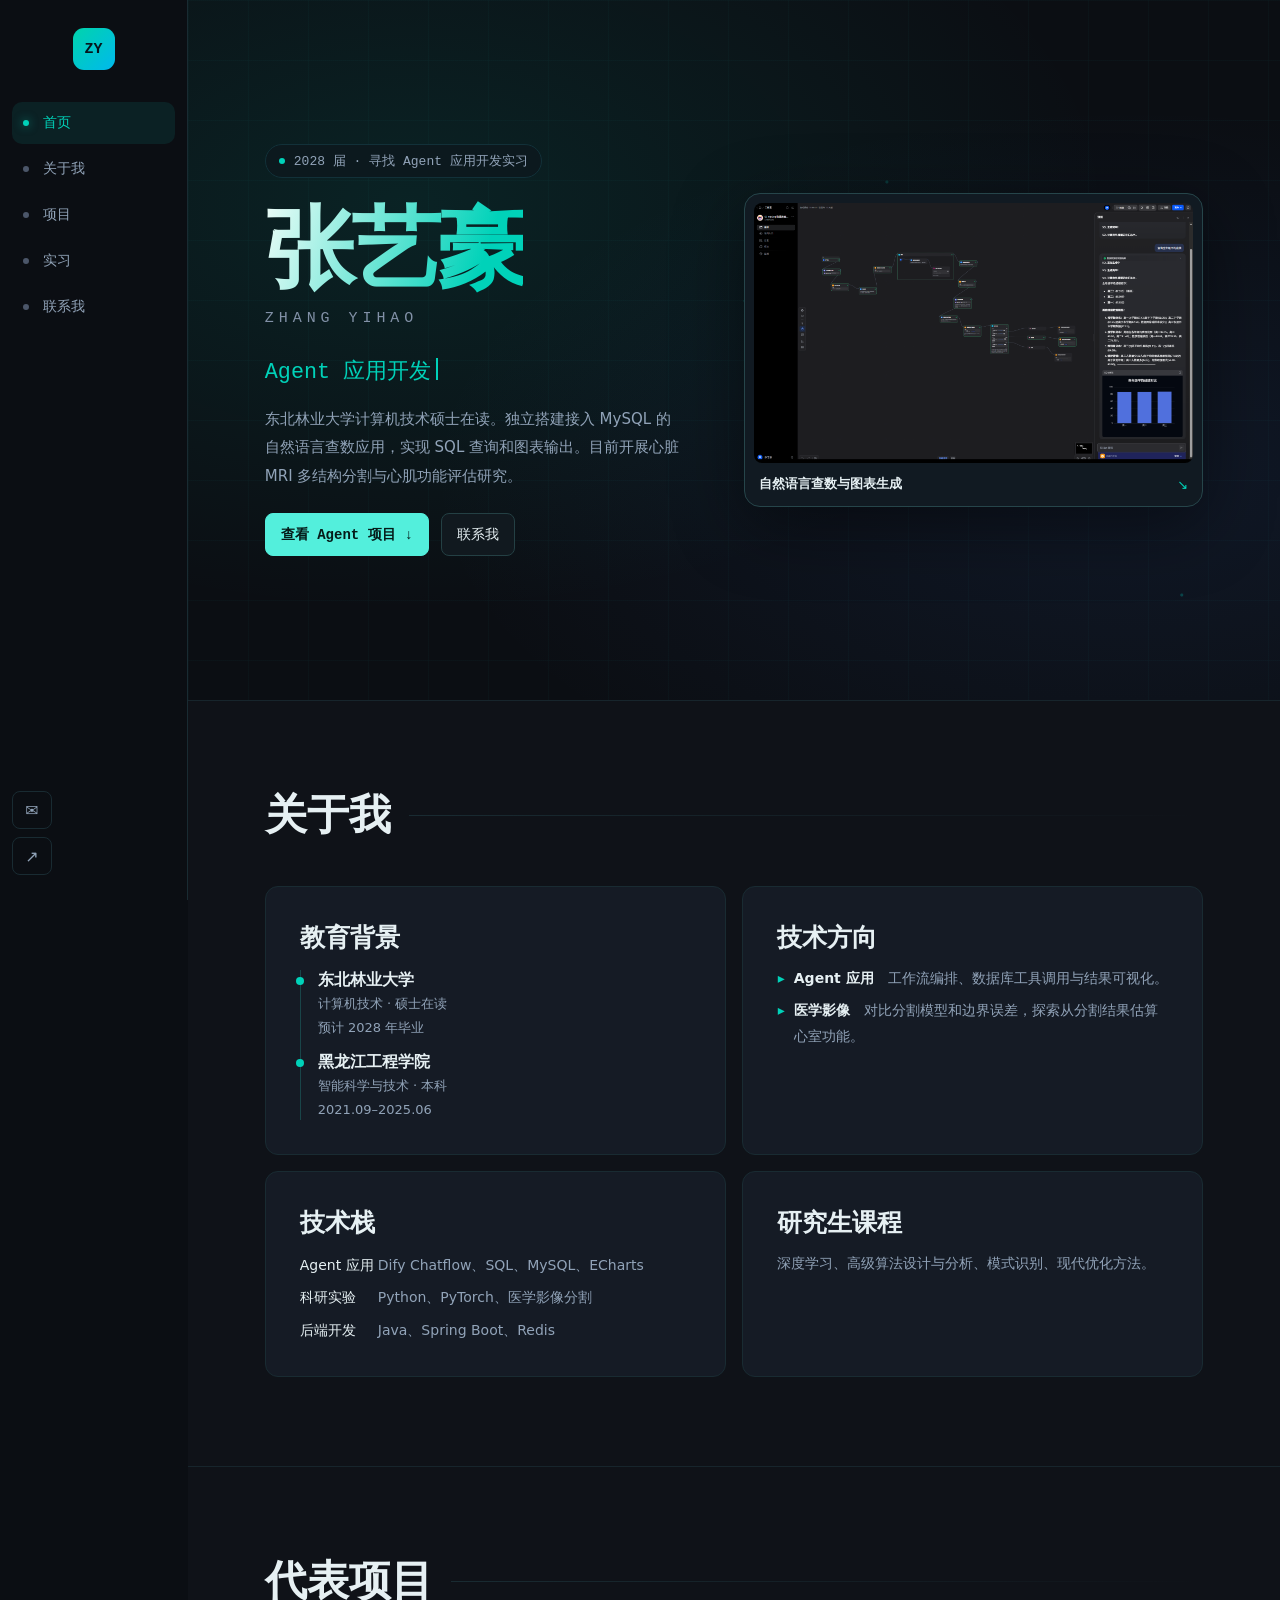
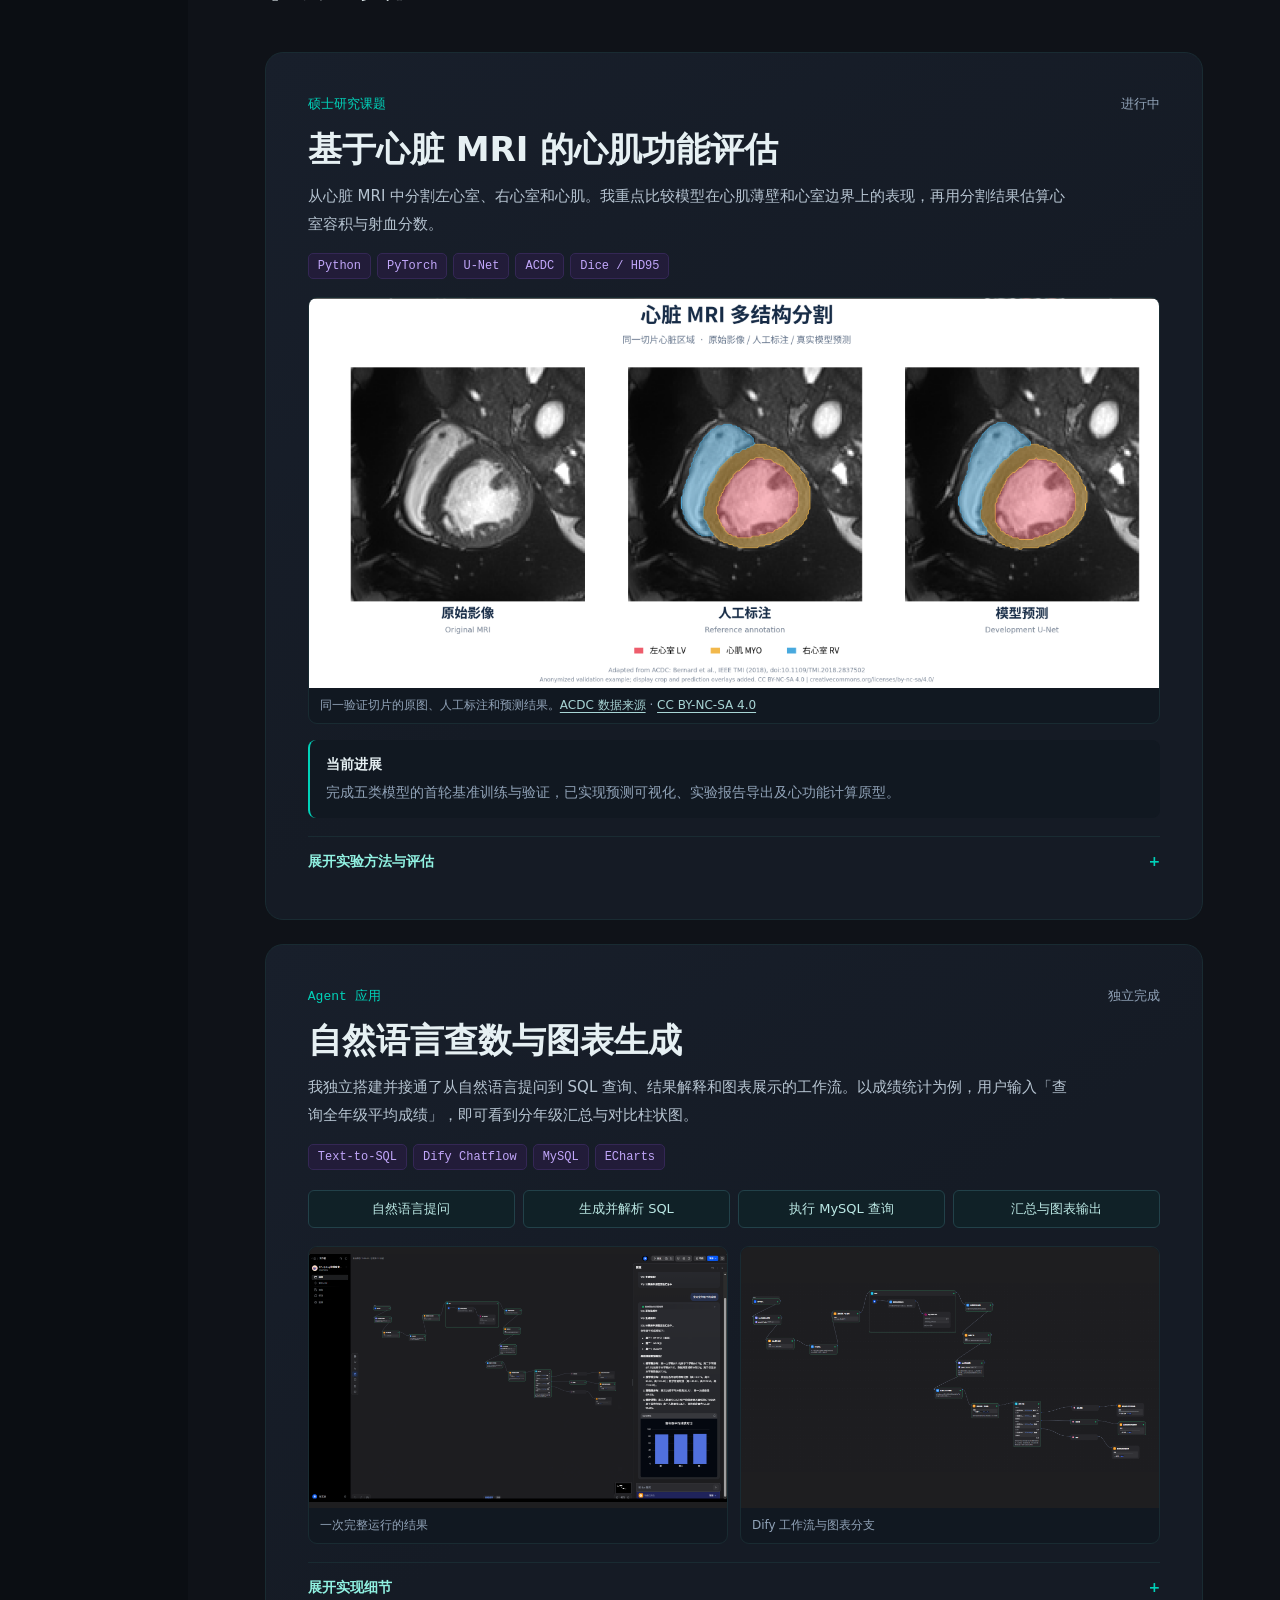
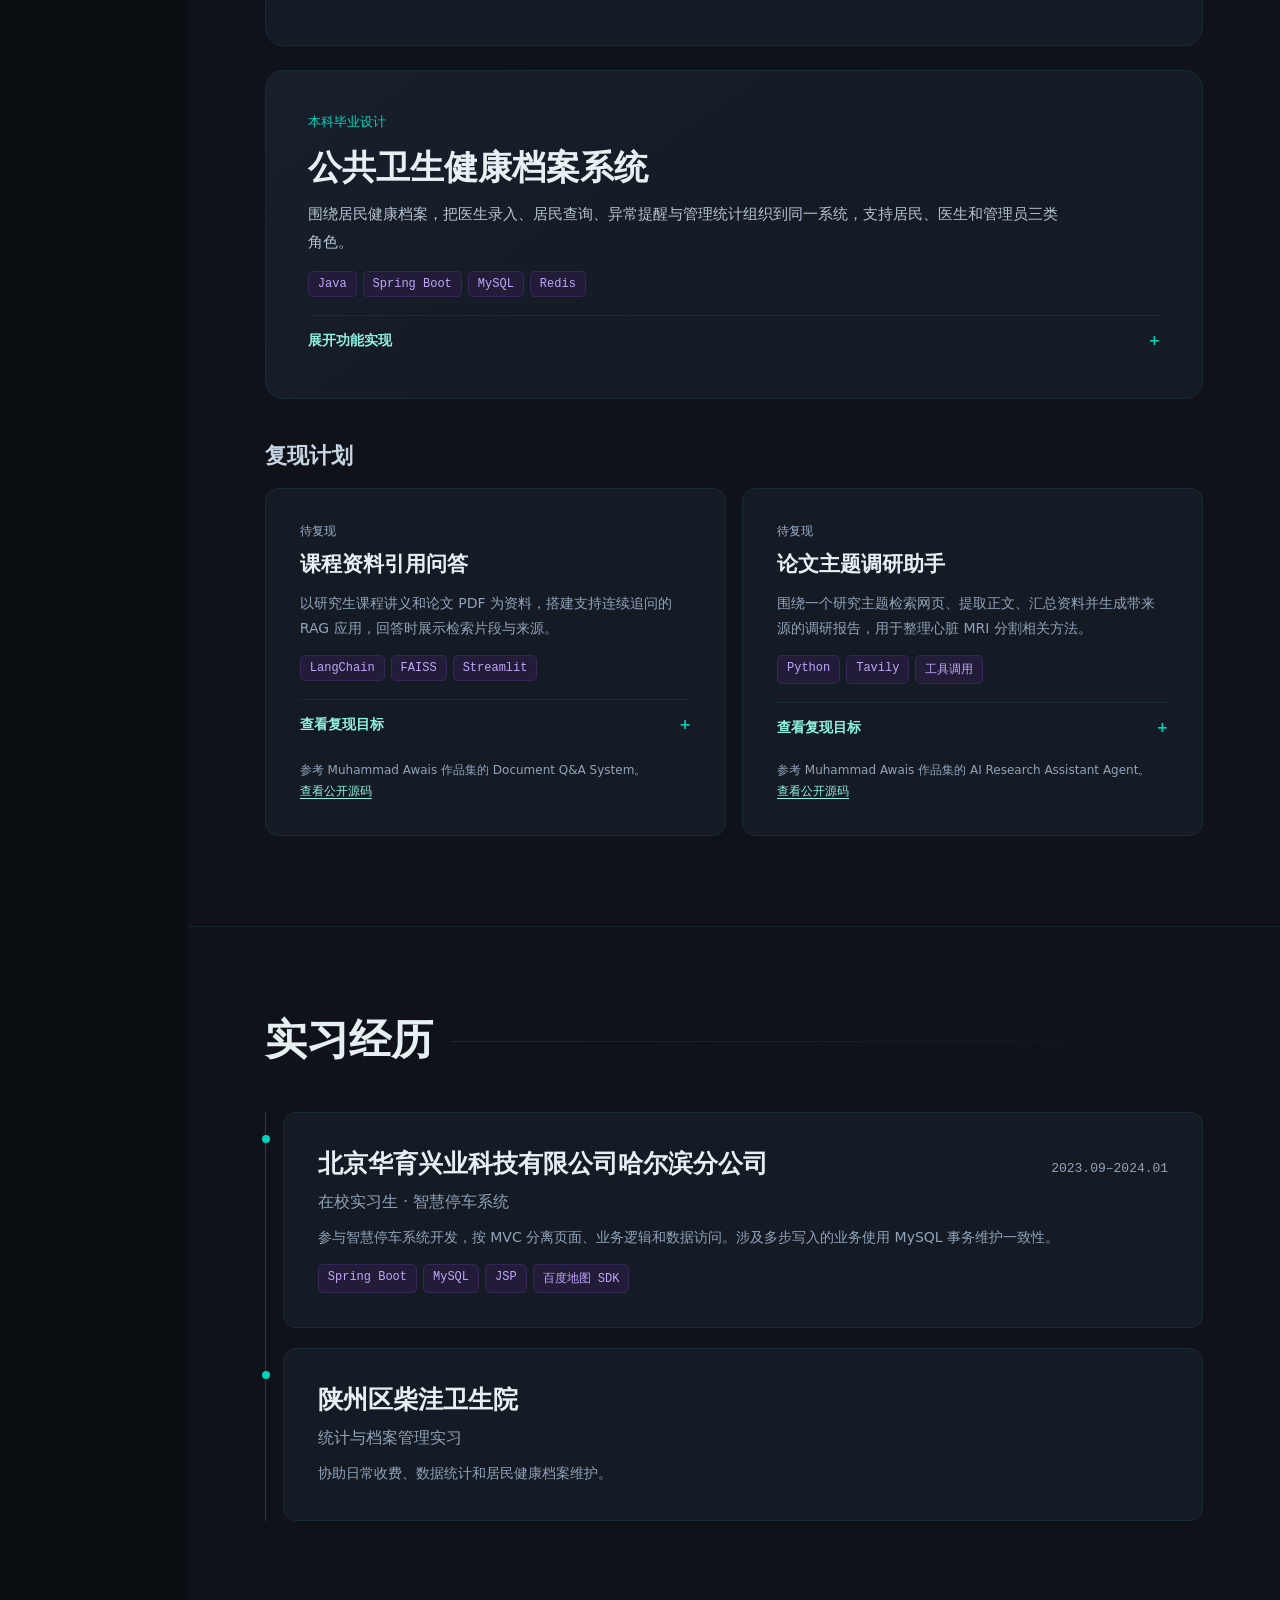
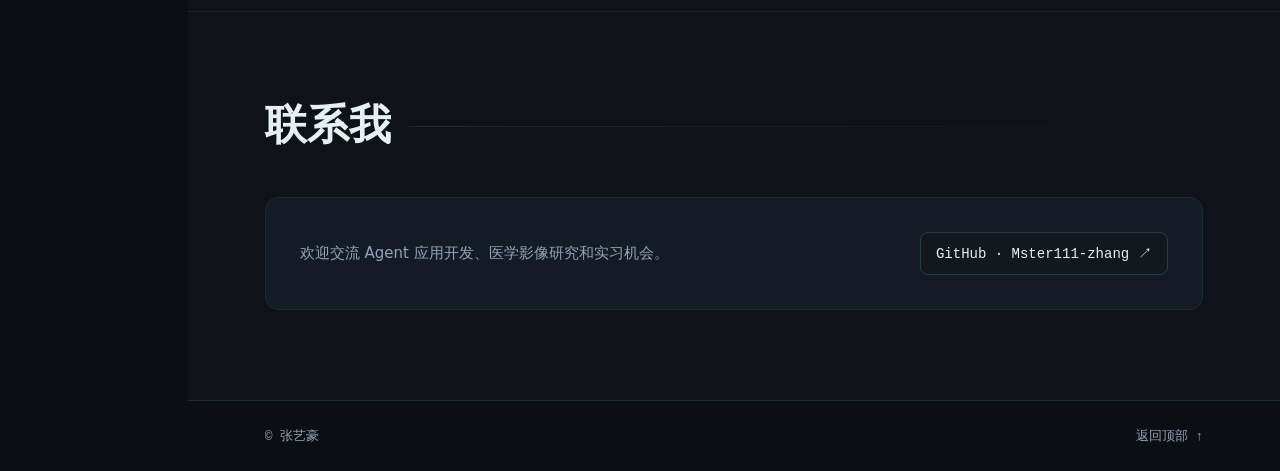
==== commit d964cedc: "Animate homepage and add sourced reproduction plans" ====
--- a/index.html
+++ b/index.html
@@ -33,7 +33,10 @@
           <p class="status">2028 届 · 寻找 Agent 应用开发实习</p>
           <h1 id="name">张艺豪</h1>
           <p class="roman-name" lang="en">ZHANG YIHAO</p>
-          <p class="hero-line">Agent 应用开发 / 心脏 MRI 研究</p>
+          <p class="hero-line">
+            <span class="sr-only">Agent 应用开发与心脏 MRI 研究</span>
+            <span class="type-text" aria-hidden="true">Agent 应用开发</span><span class="type-caret" aria-hidden="true"></span>
+          </p>
           <p class="hero-summary">东北林业大学计算机技术硕士在读。独立搭建接入 MySQL 的自然语言查数应用，实现 SQL 查询和图表输出。目前开展心脏 MRI 多结构分割与心肌功能评估研究。</p>
           <div class="hero-actions">
             <a class="outline primary" href="#agent-demo">查看 Agent 项目 <span aria-hidden="true">↓</span></a>
@@ -154,6 +157,41 @@
             </details>
           </article>
         </div>
+        <div id="reproduction" class="reproduction">
+          <h3 class="plans-title">复现计划</h3>
+          <div class="plan-grid">
+            <article class="panel plan">
+              <p class="plan-status">待复现</p>
+              <h4>课程资料引用问答</h4>
+              <p class="panel-copy">以研究生课程讲义和论文 PDF 为资料，搭建支持连续追问的 RAG 应用，回答时展示检索片段与来源。</p>
+              <div class="project-tags"><span>LangChain</span><span>FAISS</span><span>Streamlit</span></div>
+              <details class="project-details">
+                <summary>查看复现目标</summary>
+                <ul class="point-list">
+                  <li>跑通文档解析、分块、向量检索与带来源的问答。</li>
+                  <li>用自选课程资料检查连续追问与文档外问题的表现，记录引用是否对应原文。</li>
+                  <li>原项目需模型 API 和本地 Embedding 模型，后续可尝试迁移到自己的 Dify 知识库。</li>
+                </ul>
+              </details>
+              <p class="plan-source">参考 Muhammad Awais 作品集的 Document Q&amp;A System。<a href="https://github.com/ik-awais/doc-qa-system">查看公开源码</a></p>
+            </article>
+            <article class="panel plan">
+              <p class="plan-status">待复现</p>
+              <h4>论文主题调研助手</h4>
+              <p class="panel-copy">围绕一个研究主题检索网页、提取正文、汇总资料并生成带来源的调研报告，用于整理心脏 MRI 分割相关方法。</p>
+              <div class="project-tags"><span>Python</span><span>Tavily</span><span>工具调用</span></div>
+              <details class="project-details">
+                <summary>查看复现目标</summary>
+                <ul class="point-list">
+                  <li>跑通搜索、网页提取、逐来源摘要和补充检索。</li>
+                  <li>保留来源链接，对照原文检查结论，并补充一次研究主题的运行记录。</li>
+                  <li>原项目需模型 API 和 Tavily 搜索 API，可先以 Markdown 报告完成一轮验证。</li>
+                </ul>
+              </details>
+              <p class="plan-source">参考 Muhammad Awais 作品集的 AI Research Assistant Agent。<a href="https://github.com/ik-awais/ai-research-agent">查看公开源码</a></p>
+            </article>
+          </div>
+        </div>
       </div>
     </section>
 
@@ -246,6 +284,72 @@
     preview.addEventListener('click', event => {
       if (event.target === preview) preview.close();
     });
+
+    const hero = document.querySelector('.hero');
+    const typedText = document.querySelector('.type-text');
+    const reducedMotion = matchMedia('(prefers-reduced-motion: reduce)');
+    const directions = ['Agent 应用开发', '心脏 MRI 研究'];
+    let heroVisible = true;
+    let directionIndex = 0;
+    let letterCount = directions[0].length;
+    let deleting = true;
+    let typingTimer;
+
+    function typeDirection() {
+      letterCount += deleting ? -1 : 1;
+      typedText.textContent = directions[directionIndex].slice(0, letterCount);
+      let delay = deleting ? 50 : 110;
+      if (!deleting && letterCount === directions[directionIndex].length) {
+        deleting = true;
+        delay = 2200;
+      } else if (deleting && letterCount === 0) {
+        deleting = false;
+        directionIndex = (directionIndex + 1) % directions.length;
+        delay = 300;
+      }
+      typingTimer = setTimeout(typeDirection, delay);
+    }
+
+    function syncMotion() {
+      clearTimeout(typingTimer);
+      const active = heroVisible && !document.hidden && !reducedMotion.matches;
+      hero.classList.toggle('is-animating', active);
+      if (reducedMotion.matches) {
+        typedText.textContent = directions.join(' / ');
+        document.querySelectorAll('.reveal-pending').forEach(element => element.classList.remove('reveal-pending'));
+      } else {
+        typedText.textContent = directions[directionIndex].slice(0, letterCount);
+        if (active) typingTimer = setTimeout(typeDirection, 1800);
+      }
+    }
+
+    if ('IntersectionObserver' in window) {
+      const heroObserver = new IntersectionObserver(entries => {
+        heroVisible = entries[0].isIntersecting;
+        syncMotion();
+      });
+      heroObserver.observe(hero);
+
+      const revealObserver = new IntersectionObserver(entries => {
+        for (const entry of entries) {
+          if (entry.isIntersecting) {
+            entry.target.classList.remove('reveal-pending');
+            revealObserver.unobserve(entry.target);
+          }
+        }
+      }, { rootMargin: '0px 0px -24px 0px' });
+      if (!reducedMotion.matches) {
+        for (const element of document.querySelectorAll('.section-title, .section .panel')) {
+          if (element.getBoundingClientRect().top > innerHeight) {
+            element.classList.add('reveal-item', 'reveal-pending');
+            revealObserver.observe(element);
+          }
+        }
+      }
+    }
+    document.addEventListener('visibilitychange', syncMotion);
+    reducedMotion.addEventListener('change', syncMotion);
+    syncMotion();
   </script>
 </body>
 </html>
--- a/portfolio.css
+++ b/portfolio.css
@@ -22,6 +22,7 @@
 a:focus-visible { outline: 2px solid var(--accent); outline-offset: 4px; }
 .skip { position: fixed; z-index: 5; top: 8px; left: 8px; padding: 8px 12px; color: var(--background); background: var(--accent); transform: translateY(-150%); }
 .skip:focus { transform: none; }
+.sr-only { position: absolute; width: 1px; height: 1px; overflow: hidden; clip-path: inset(50%); white-space: nowrap; }
 
 .sidebar {
   position: fixed;
@@ -60,12 +61,22 @@
 .hero {
   position: relative;
   isolation: isolate;
+  overflow: hidden;
   display: grid;
   align-items: center;
   min-height: min(700px, 92svh);
   padding: clamp(60px, 8vw, 100px) 0;
   background-image: linear-gradient(#11343826 1px, transparent 1px), linear-gradient(90deg, #11343826 1px, transparent 1px);
   background-size: 60px 60px;
+}
+.hero::before {
+  content: "";
+  position: absolute;
+  inset: -15%;
+  z-index: -1;
+  pointer-events: none;
+  background: radial-gradient(ellipse at 27% 34%, #00d2b91b, transparent 48%),
+    radial-gradient(ellipse at 78% 64%, #427be818, transparent 45%);
 }
 .hero-layout { display: grid; grid-template-columns: minmax(0, .95fr) minmax(0, 1.05fr); align-items: center; gap: clamp(25px, 5vw, 75px); }
 .hero::after {
@@ -94,14 +105,15 @@
   letter-spacing: -.045em;
 }
 .roman-name { color: #8291a7; font: 15px/1.5 var(--mono); letter-spacing: .33em; }
-.hero-line { margin-top: 25px; color: var(--accent); font: clamp(16px, 1.7vw, 22px)/1.6 var(--mono); }
+.hero-line { min-height: 1.6em; margin-top: 25px; color: var(--accent); font: clamp(16px, 1.7vw, 22px)/1.6 var(--mono); }
+.type-caret { display: inline-block; width: 2px; height: 1em; margin-left: 5px; background: var(--accent); vertical-align: -.1em; }
 .hero-summary { margin-top: 14px; color: var(--muted); font-size: 15px; line-height: 1.9; }
 .hero-actions { display: flex; flex-wrap: wrap; gap: 12px; margin-top: 23px; }
-.outline { display: inline-flex; align-items: center; gap: 9px; min-height: 43px; padding: 9px 15px; border: 1px solid #244044; border-radius: 8px; background: #11191f; color: var(--text); font: 14px var(--mono); cursor: pointer; }
+.outline { display: inline-flex; align-items: center; gap: 9px; min-height: 43px; padding: 9px 15px; border: 1px solid #244044; border-radius: 8px; background: #11191f; color: var(--text); font: 14px var(--mono); cursor: pointer; transition: transform .18s ease, background-color .18s ease, border-color .18s ease; }
 .outline.primary { color: #051b19; border-color: #53efdc; background: #53efdc; font-weight: 700; }
 .outline:not(.primary):hover { color: var(--accent); border-color: var(--accent); }
 .outline.primary:hover { background: #a1f8ed; }
-.hero-preview { display: block; padding: 9px; border: 1px solid #26454a; border-radius: 16px; background: #111a22; box-shadow: 0 18px 70px #0007; }
+.hero-preview { display: block; padding: 9px; border: 1px solid #26454a; border-radius: 16px; background: #111a22; box-shadow: 0 18px 70px #0007; transition: transform .25s ease, border-color .25s ease, box-shadow .25s ease; }
 .hero-preview img { display: block; width: 100%; height: auto; border-radius: 8px; }
 .hero-preview > span { display: flex; justify-content: space-between; gap: 12px; align-items: center; padding: 12px 5px 4px; font-size: 13px; }
 .hero-preview > span > span { color: var(--accent); }
@@ -153,6 +165,14 @@
 .gallery { display: grid; grid-template-columns: repeat(2, minmax(0, 1fr)); gap: 12px; margin-top: 18px; }
 .gallery .project-figure { margin: 0; }
 .gallery img { aspect-ratio: 16 / 10; object-fit: contain; background: #1e1e20; }
+.reproduction { margin-top: 42px; }
+.plans-title { margin-bottom: 17px; color: #c7d5e2; font-size: 22px; }
+.plan-grid { display: grid; grid-template-columns: repeat(2, minmax(0, 1fr)); gap: 16px; }
+.plan { display: flex; flex-direction: column; }
+.plan-status { margin-bottom: 10px; color: #9cb1c9; font: 12px var(--mono); }
+.plan h4 { color: var(--text); font-size: 21px; line-height: 1.4; }
+.plan-source { margin-top: auto; padding-top: 17px; color: var(--muted); font-size: 12px; line-height: 1.7; }
+.plan-source a { display: inline-block; color: #91f2e2; text-decoration: underline; text-underline-offset: 3px; }
 .experience-list { gap: 20px; }
 .contact-panel { display: flex; align-items: center; justify-content: space-between; flex-wrap: wrap; gap: 16px; font-size: 15px; }
 .contact-panel p { color: var(--muted); line-height: 1.75; }
@@ -166,6 +186,39 @@
 .image-preview img { display: block; width: 100%; max-height: calc(90svh - 74px); object-fit: contain; }
 .preview-bar button:focus-visible { outline: 2px solid var(--accent); outline-offset: 2px; }
 
+@media (prefers-reduced-motion: no-preference) {
+  .hero::before { animation: ambient-drift 13s ease-in-out infinite alternate paused; }
+  .hero::after { animation: particles-drift 9s ease-in-out infinite alternate paused; }
+  .hero.is-animating::before, .hero.is-animating::after { animation-play-state: running; }
+  .hero.is-animating .type-caret { animation: caret-blink 1.1s steps(2, jump-none) infinite; }
+  .hero-copy { animation: hero-enter .75s ease both; }
+  .hero-preview { animation: hero-enter .85s .12s ease backwards; }
+  .reveal-item { transition: opacity .55s ease, transform .55s ease; }
+  .reveal-pending { opacity: 0; transform: translateY(20px); }
+}
+
+@media (hover: hover) and (prefers-reduced-motion: no-preference) {
+  .outline:hover { transform: translateY(-2px); }
+  .hero-preview:hover { transform: translateY(-5px); box-shadow: 0 22px 75px #0008, 0 0 35px #00d2b90a; }
+}
+
+@keyframes ambient-drift {
+  from { transform: translate(-4%, -2%) scale(.95); }
+  to { transform: translate(5%, 4%) scale(1.08); }
+}
+@keyframes particles-drift {
+  from { transform: translate(-10px, 12px); opacity: .45; }
+  to { transform: translate(15px, -17px); opacity: 1; }
+}
+@keyframes caret-blink {
+  from { opacity: 1; }
+  to { opacity: 0; }
+}
+@keyframes hero-enter {
+  from { opacity: 0; transform: translateY(15px); }
+  to { opacity: 1; transform: translateY(0); }
+}
+
 @media (max-width: 820px) {
   .sidebar { position: sticky; inset: 0 0 auto; width: auto; padding: 9px 16px 8px; border-right: 0; border-bottom: 1px solid var(--line); }
   .brand { align-self: start; width: 32px; height: 32px; border-radius: 8px; }
@@ -181,11 +234,13 @@
 }
 
 @media (max-width: 520px) {
-  .about-grid, .gallery { grid-template-columns: 1fr; }
+  .about-grid, .gallery, .plan-grid { grid-template-columns: 1fr; }
   .flow { grid-template-columns: repeat(2, minmax(0, 1fr)); }
   .hero h1 { margin-top: 24px; }
 }
 
 @media (prefers-reduced-motion: reduce) {
   html { scroll-behavior: auto; }
-}
+  .type-caret { display: none; }
+  .outline, .hero-preview { transition: none; }
+}
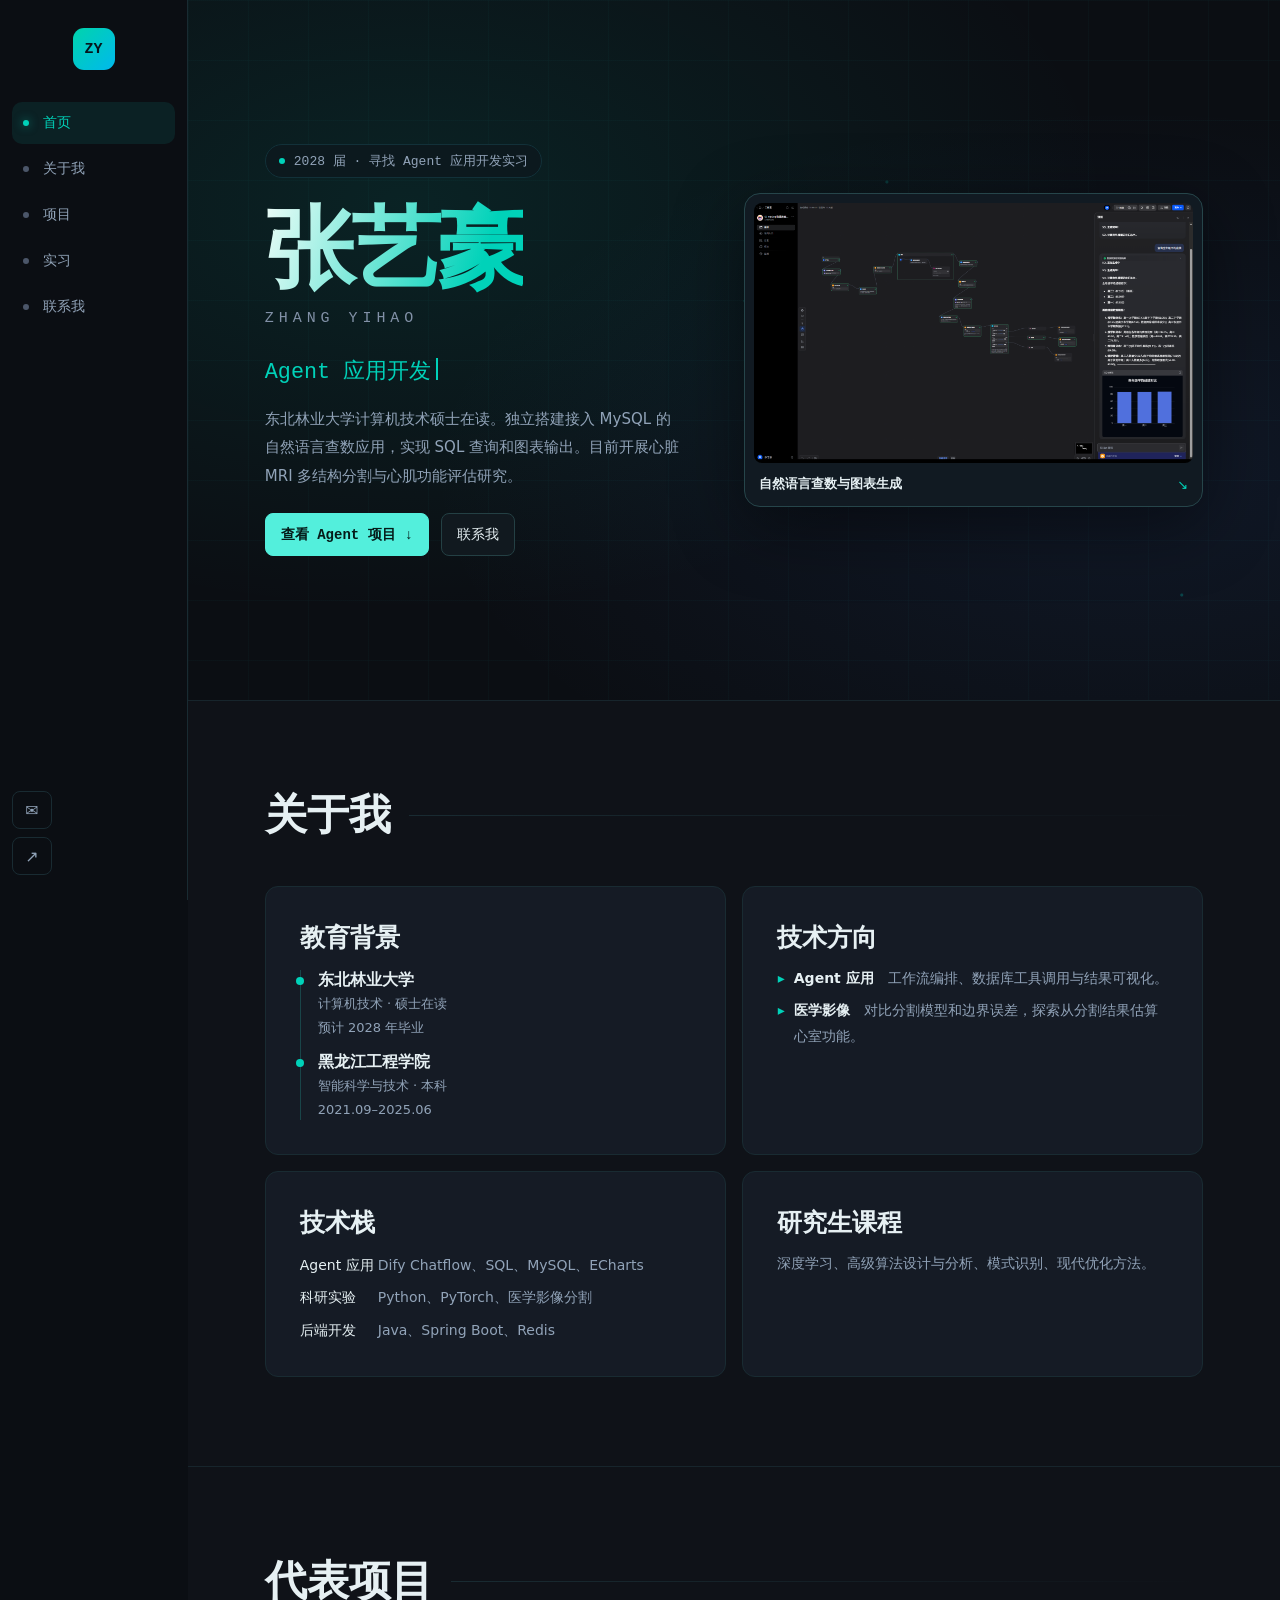
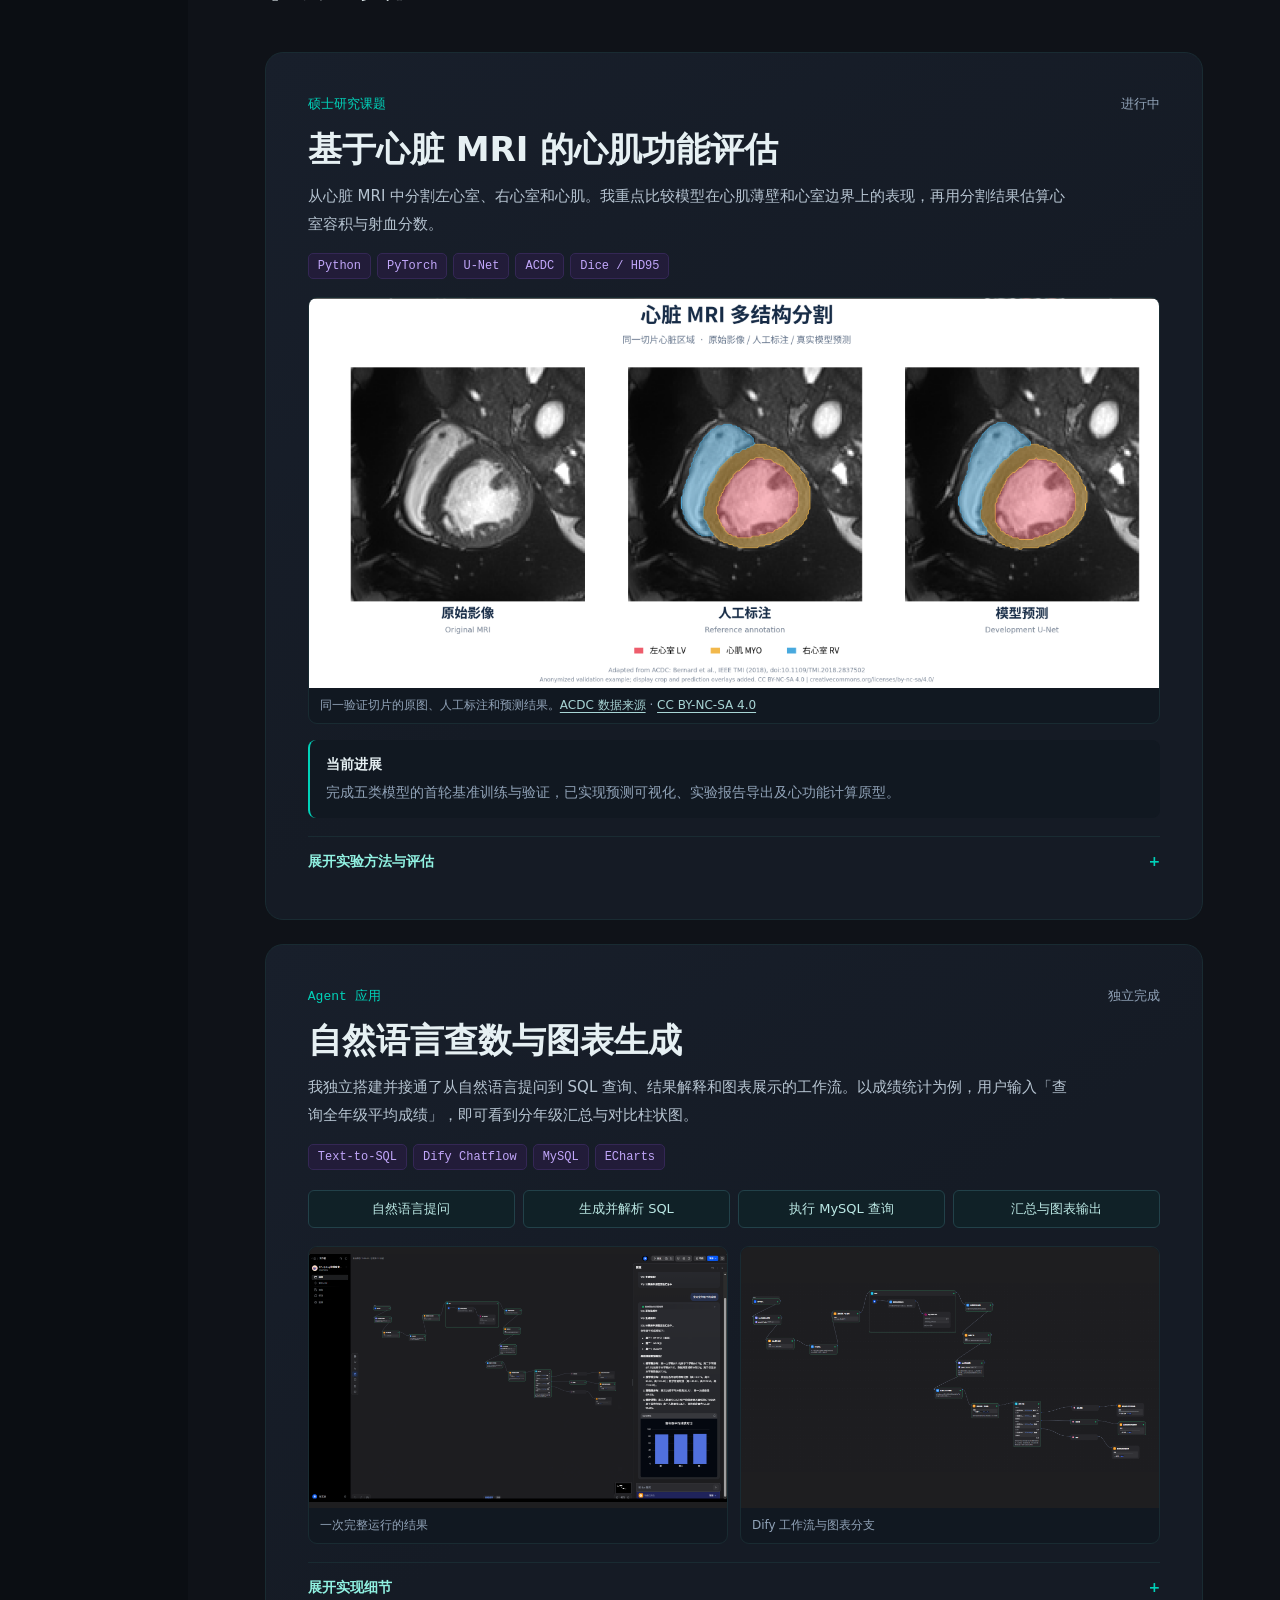
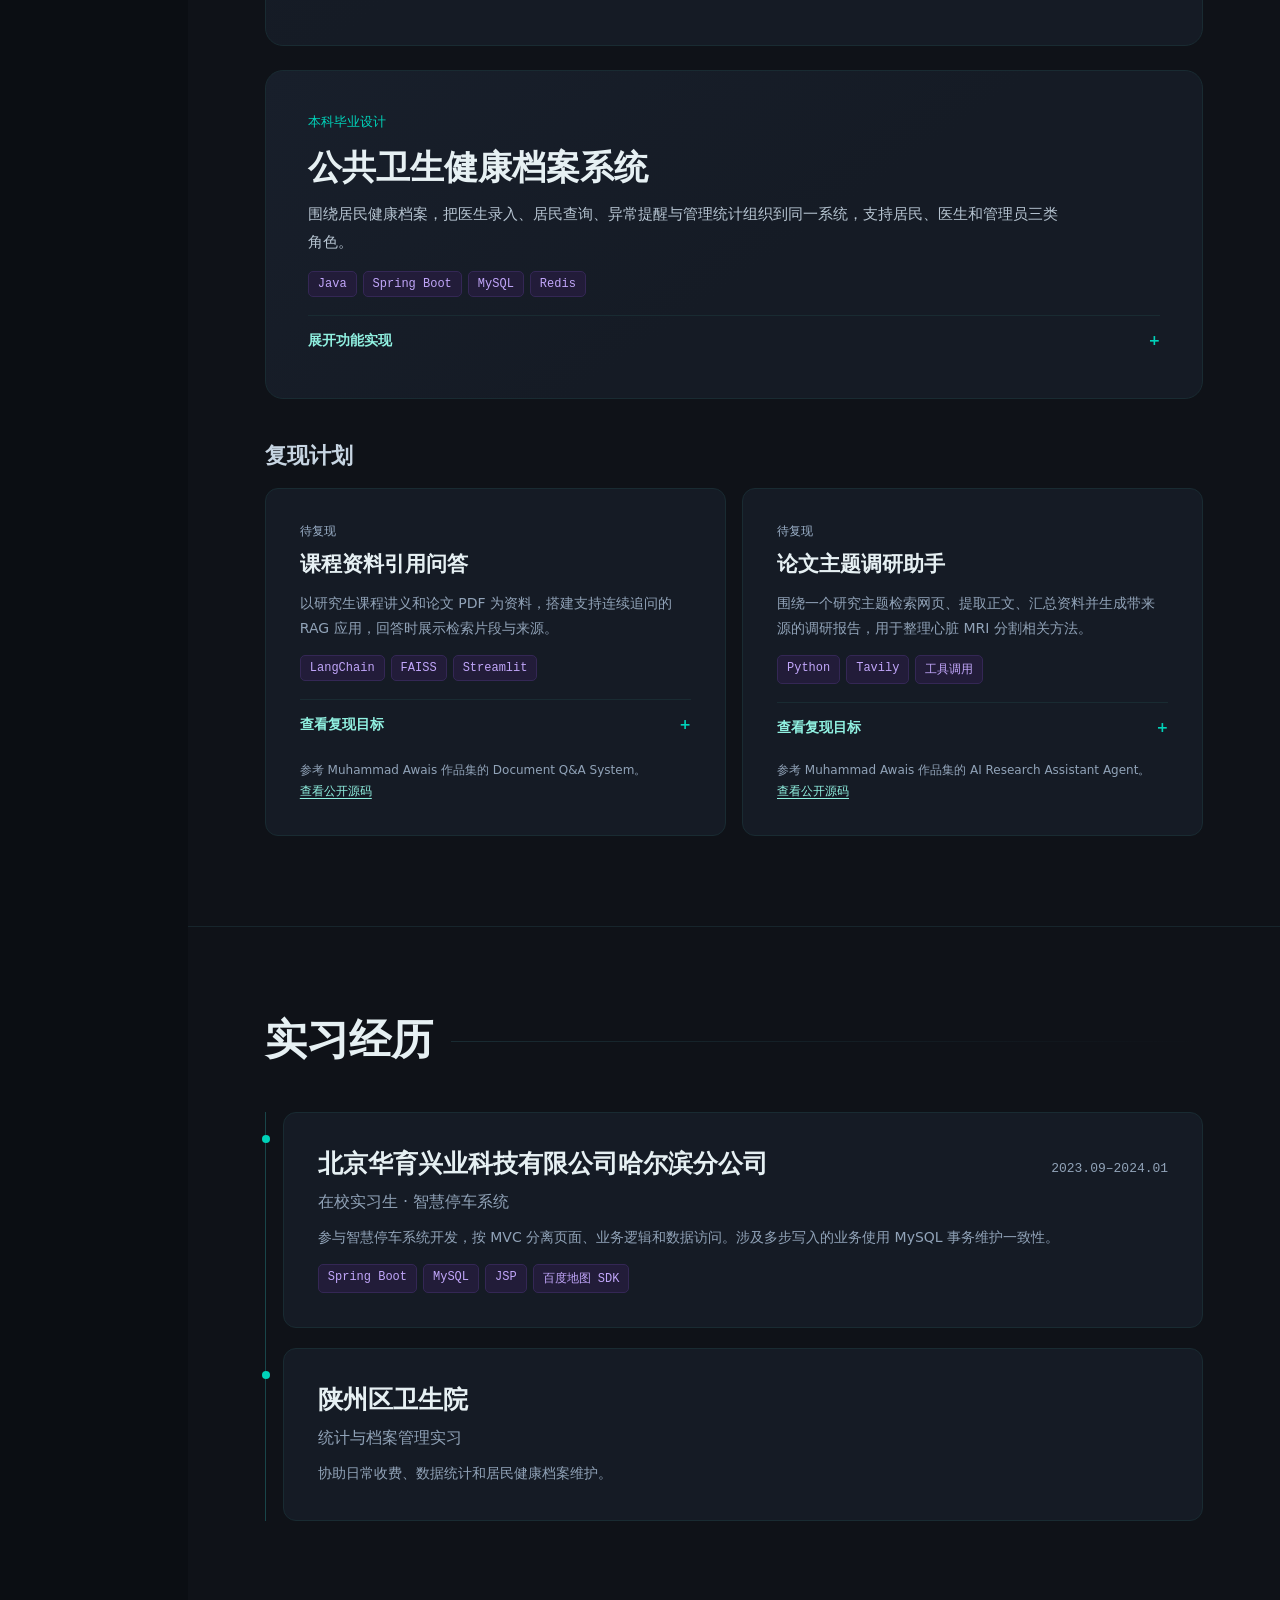
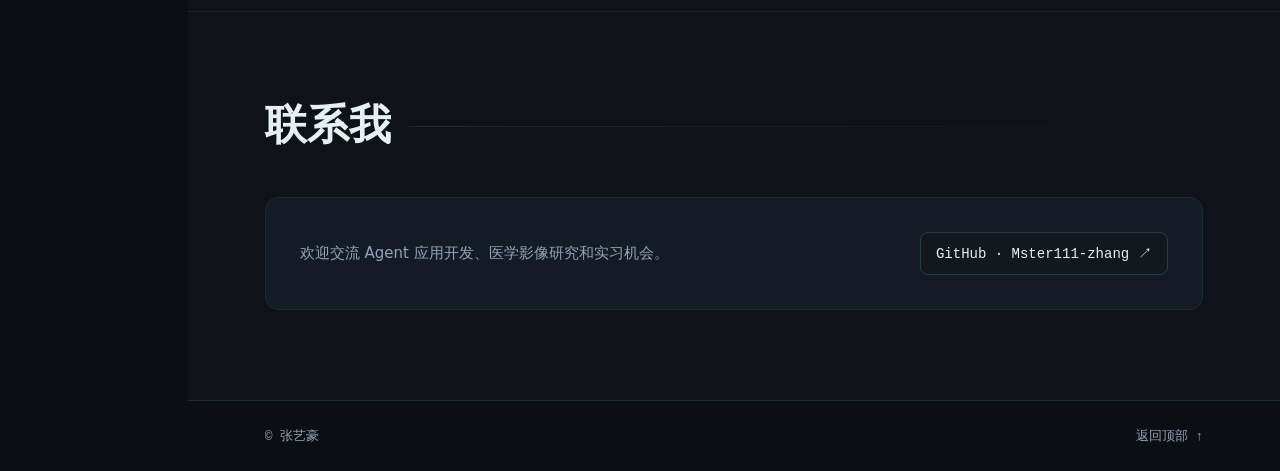
==== commit 9917961a: "Update index.html" ====
--- a/index.html
+++ b/index.html
@@ -206,7 +206,7 @@
             <div class="project-tags"><span>Spring Boot</span><span>MySQL</span><span>JSP</span><span>百度地图 SDK</span></div>
           </article>
           <article class="panel">
-            <header class="project-header"><h3>陕州区柴洼卫生院</h3></header>
+            <header class="project-header"><h3>陕州区卫生院</h3></header>
             <p class="muted">统计与档案管理实习</p>
             <p class="panel-copy">协助日常收费、数据统计和居民健康档案维护。</p>
           </article>
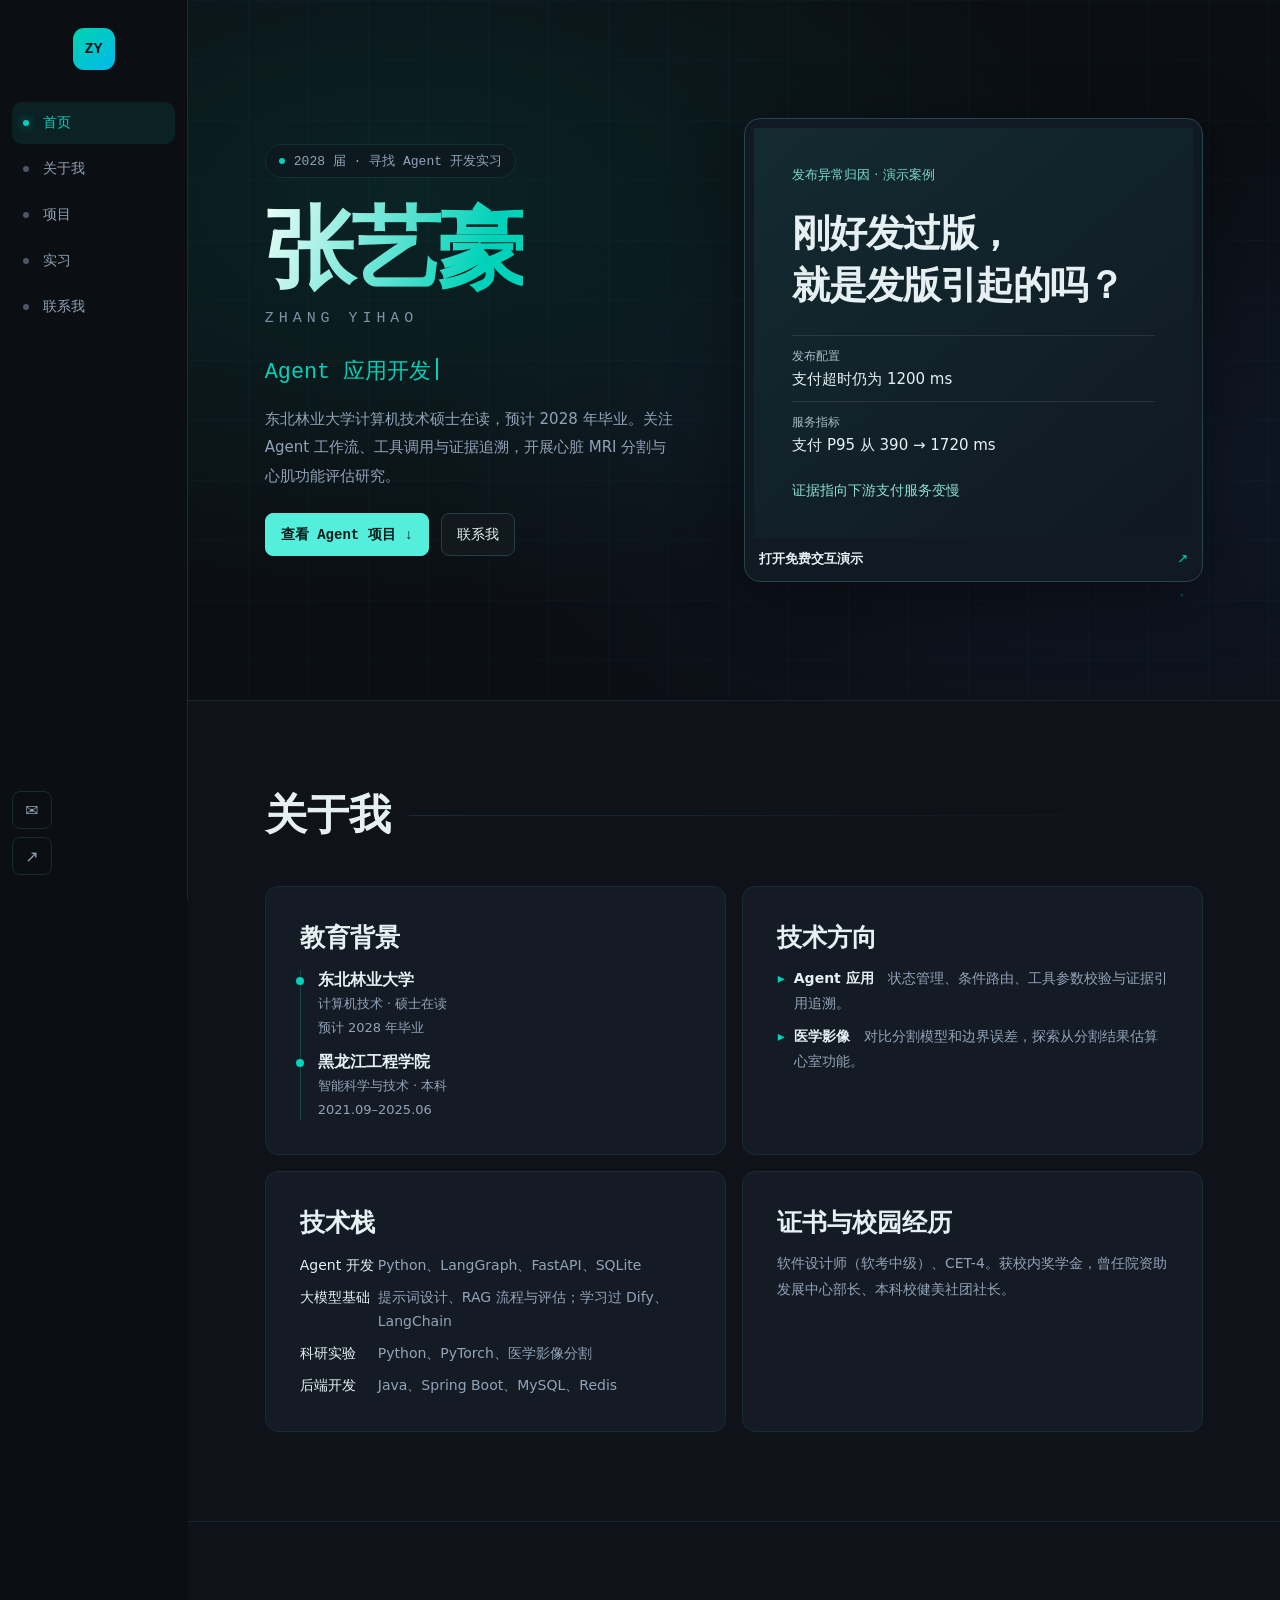
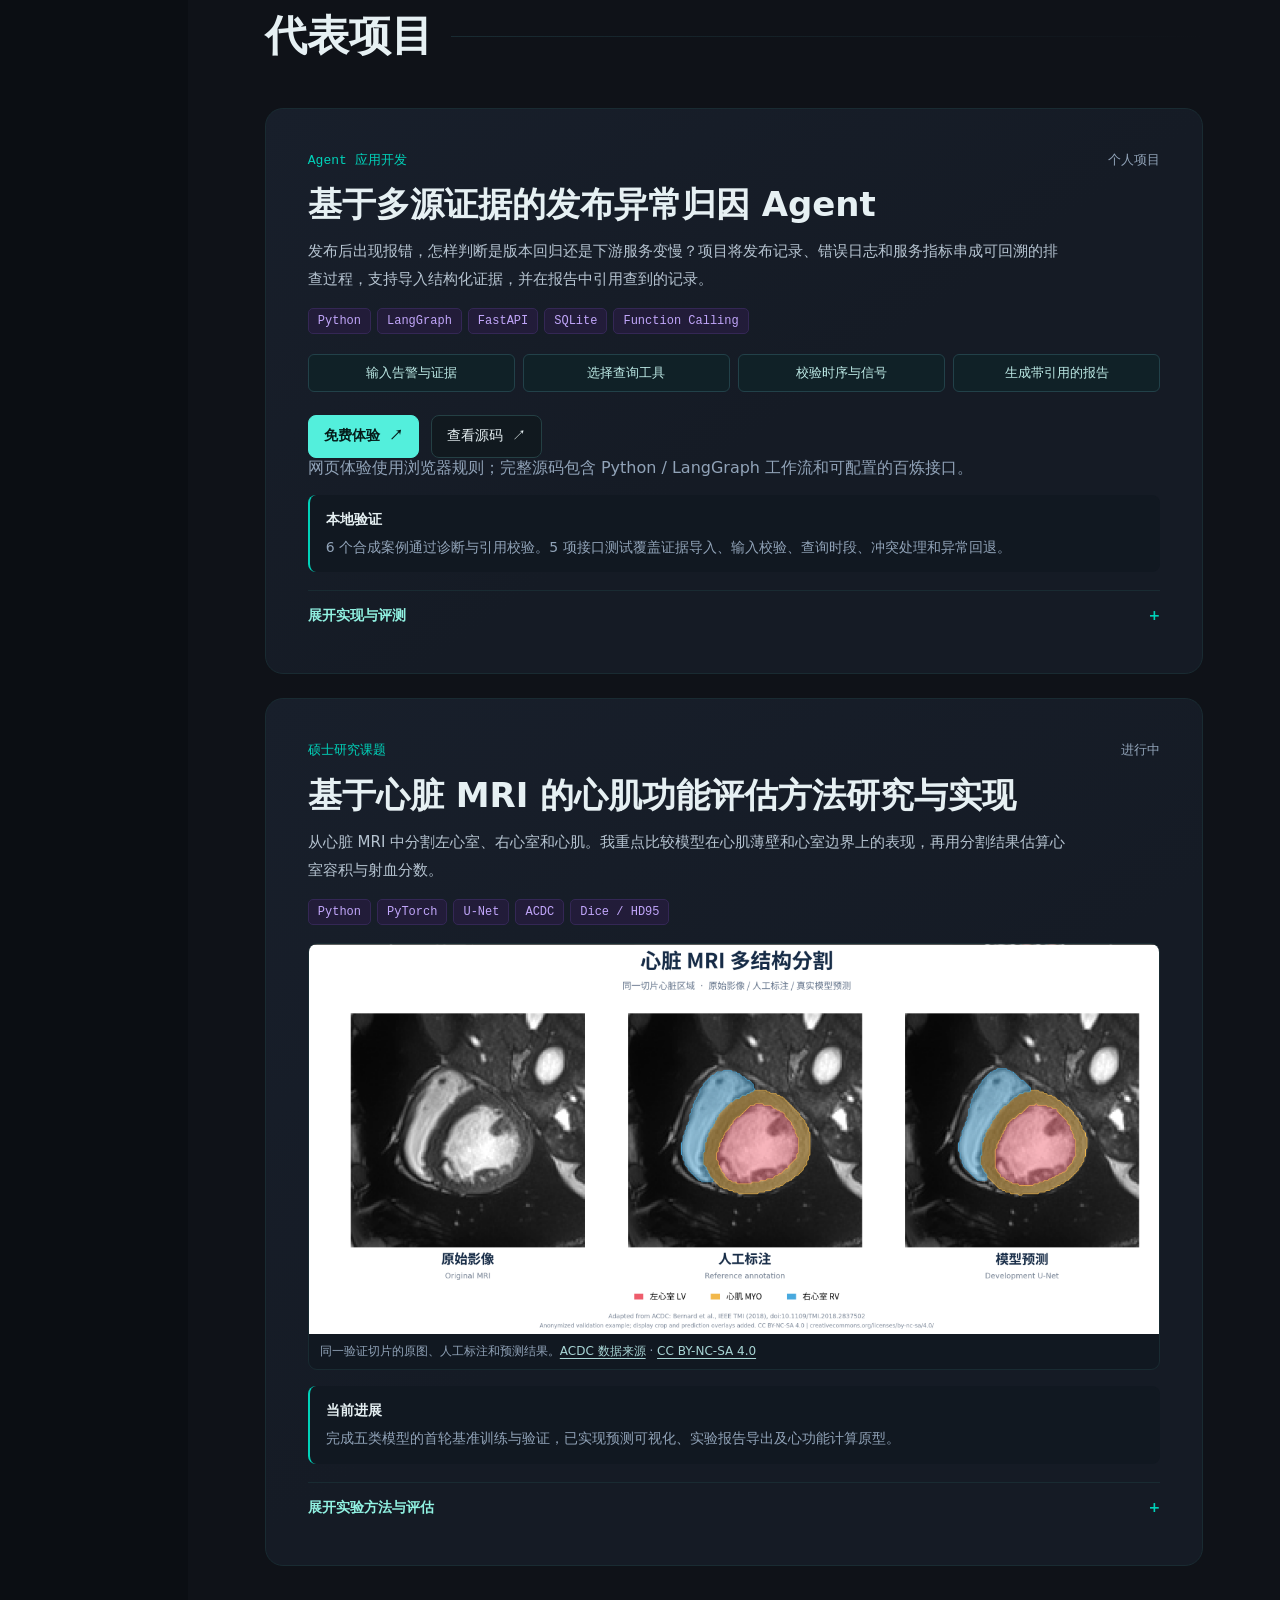
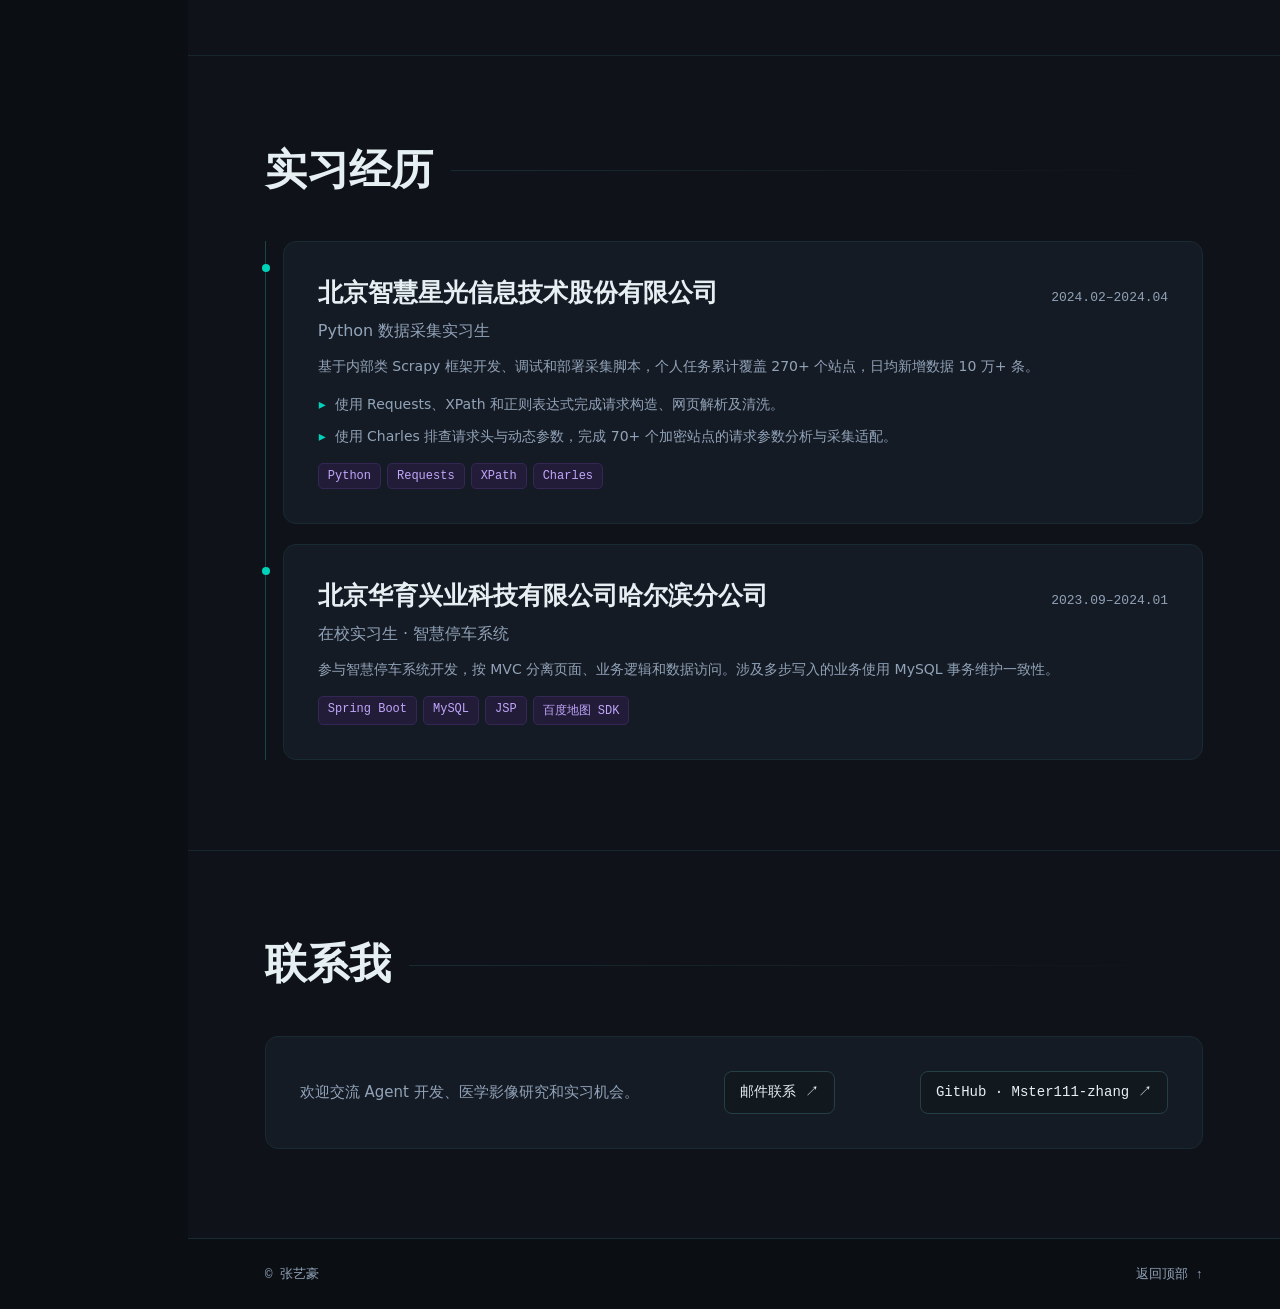
==== commit 46d668ba: "Align portfolio with current resume and publish free release attribution demo" ====
--- a/index.html
+++ b/index.html
@@ -1,355 +1,317 @@
-<!doctype html>
-<html lang="zh-CN">
-<head>
-  <meta charset="utf-8">
-  <meta name="viewport" content="width=device-width, initial-scale=1">
-  <meta name="theme-color" content="#0b0e13">
-  <meta name="description" content="张艺豪，东北林业大学计算机技术硕士在读，关注 Agent 应用开发与心脏 MRI 研究。">
-  <title>张艺豪 · 个人作品集</title>
-  <link rel="icon" type="image/png" sizes="32x32" href="favicon.png">
-  <link rel="stylesheet" href="portfolio.css">
-</head>
-<body>
-  <a class="skip" href="#main">跳到正文</a>
-  <header class="sidebar">
-    <a class="brand" href="#home" aria-label="张艺豪，返回首页">ZY</a>
-    <nav aria-label="主导航">
-      <a href="#home" title="首页" aria-current="location"><span>首页</span></a>
-      <a href="#about" title="关于我"><span>关于我</span></a>
-      <a href="#projects" title="项目"><span>项目</span></a>
-      <a href="#experience" title="实习"><span>实习</span></a>
-      <a href="#contact" title="联系我"><span>联系我</span></a>
-    </nav>
-    <div class="sidebar-links">
-      <a href="#contact" aria-label="联系我" title="联系我">✉</a>
-      <a href="https://github.com/Mster111-zhang" aria-label="GitHub" title="GitHub">↗</a>
-    </div>
-  </header>
-
-  <main id="main">
-    <section id="home" class="hero" aria-labelledby="name">
-      <div class="shell hero-layout">
-        <div class="hero-copy">
-          <p class="status">2028 届 · 寻找 Agent 应用开发实习</p>
-          <h1 id="name">张艺豪</h1>
-          <p class="roman-name" lang="en">ZHANG YIHAO</p>
-          <p class="hero-line">
-            <span class="sr-only">Agent 应用开发与心脏 MRI 研究</span>
-            <span class="type-text" aria-hidden="true">Agent 应用开发</span><span class="type-caret" aria-hidden="true"></span>
-          </p>
-          <p class="hero-summary">东北林业大学计算机技术硕士在读。独立搭建接入 MySQL 的自然语言查数应用，实现 SQL 查询和图表输出。目前开展心脏 MRI 多结构分割与心肌功能评估研究。</p>
-          <div class="hero-actions">
-            <a class="outline primary" href="#agent-demo">查看 Agent 项目 <span aria-hidden="true">↓</span></a>
-            <a class="outline" href="#contact">联系我</a>
-          </div>
-        </div>
-        <a class="hero-preview" href="#agent-demo">
-          <img src="assets/dify-query-result.png" width="1660" height="984" alt="自然语言查询后生成的统计汇总和对比柱状图">
-          <span><strong>自然语言查数与图表生成</strong><span aria-hidden="true">↘</span></span>
-        </a>
-      </div>
-    </section>
-
-    <section id="about" class="section" aria-labelledby="about-title">
-      <div class="shell">
-        <h2 id="about-title" class="section-title">关于我</h2>
-        <div class="about-grid">
-          <article class="panel">
-            <h3>教育背景</h3>
-            <div class="timeline">
-              <div class="education-item">
-                <strong>东北林业大学</strong>
-                <p>计算机技术 · 硕士在读</p>
-                <p>预计 2028 年毕业</p>
-              </div>
-              <div class="education-item">
-                <strong>黑龙江工程学院</strong>
-                <p>智能科学与技术 · 本科</p>
-                <p>2021.09–2025.06</p>
-              </div>
-            </div>
-          </article>
-          <article class="panel">
-            <h3>技术方向</h3>
-            <ul class="point-list">
-              <li><strong>Agent 应用</strong>　工作流编排、数据库工具调用与结果可视化。</li>
-              <li><strong>医学影像</strong>　对比分割模型和边界误差，探索从分割结果估算心室功能。</li>
-            </ul>
-          </article>
-          <article class="panel">
-            <h3>技术栈</h3>
-            <dl class="skill-groups">
-              <div><dt>Agent 应用</dt><dd>Dify Chatflow、SQL、MySQL、ECharts</dd></div>
-              <div><dt>科研实验</dt><dd>Python、PyTorch、医学影像分割</dd></div>
-              <div><dt>后端开发</dt><dd>Java、Spring Boot、Redis</dd></div>
-            </dl>
-          </article>
-          <article class="panel">
-            <h3>研究生课程</h3>
-            <p class="panel-copy">深度学习、高级算法设计与分析、模式识别、现代优化方法。</p>
-          </article>
-        </div>
-      </div>
-    </section>
-
-    <section id="projects" class="section" aria-labelledby="projects-title">
-      <div class="shell">
-        <h2 id="projects-title" class="section-title">代表项目</h2>
-        <div class="project-stack">
-          <article id="cardiac-mri" class="panel project">
-            <header class="project-header"><p>硕士研究课题</p><p>进行中</p></header>
-            <h3>基于心脏 MRI 的心肌功能评估</h3>
-            <p class="project-lead">从心脏 MRI 中分割左心室、右心室和心肌。我重点比较模型在心肌薄壁和心室边界上的表现，再用分割结果估算心室容积与射血分数。</p>
-            <div class="project-tags"><span>Python</span><span>PyTorch</span><span>U-Net</span><span>ACDC</span><span>Dice / HD95</span></div>
-            <figure class="project-figure">
-              <a href="assets/cardiac-mri-comparison.png" data-preview aria-label="放大心脏 MRI 分割对比图">
-                <img src="assets/cardiac-mri-comparison.png" width="1405" height="645" loading="lazy" alt="同一心脏 MRI 切片的原始影像、人工标注与模型预测对比">
-              </a>
-              <figcaption>同一验证切片的原图、人工标注和预测结果。<a href="https://doi.org/10.1109/TMI.2018.2837502">ACDC 数据来源</a> · <a href="https://creativecommons.org/licenses/by-nc-sa/4.0/">CC BY-NC-SA 4.0</a></figcaption>
-            </figure>
-            <div class="project-outcome"><strong>当前进展</strong><span>完成五类模型的首轮基准训练与验证，已实现预测可视化、实验报告导出及心功能计算原型。</span></div>
-            <details class="project-details">
-              <summary>展开实验方法与评估</summary>
-              <ul class="point-list">
-                <li>统一影像预处理、空间几何对齐和患者级数据划分，用同一实验流程对比模型。</li>
-                <li>围绕改良 U-Net 探索内容感知上采样与多尺度语义融合，开展结构筛选和模块对照。</li>
-                <li>用 Dice 衡量区域重叠，用 HD95 衡量边界距离，再回看逐病例误差定位典型失败样本。</li>
-              </ul>
-            </details>
-          </article>
-          <article id="agent-demo" class="panel project">
-            <header class="project-header"><p>Agent 应用</p><p>独立完成</p></header>
-            <h3>自然语言查数与图表生成</h3>
-            <p class="project-lead">我独立搭建并接通了从自然语言提问到 SQL 查询、结果解释和图表展示的工作流。以成绩统计为例，用户输入「查询全年级平均成绩」，即可看到分年级汇总与对比柱状图。</p>
-            <div class="project-tags"><span>Text-to-SQL</span><span>Dify Chatflow</span><span>MySQL</span><span>ECharts</span></div>
-            <ol class="flow" aria-label="查询工作流">
-              <li>自然语言提问</li><li>生成并解析 SQL</li><li>执行 MySQL 查询</li><li>汇总与图表输出</li>
-            </ol>
-            <div class="gallery" aria-label="工作流和演示截图">
-              <figure class="project-figure">
-                <a href="assets/dify-query-result.png" data-preview aria-label="放大示例运行结果"><img src="assets/dify-query-result.png" width="1660" height="984" loading="lazy" alt="查询全年级平均成绩后输出的文字汇总和对比柱状图"></a>
-                <figcaption>一次完整运行的结果</figcaption>
-              </figure>
-              <figure class="project-figure">
-                <a href="assets/dify-query-workflow.png" data-preview aria-label="放大工作流节点图"><img src="assets/dify-query-workflow.png" width="1636" height="739" loading="lazy" alt="自然语言查数工作流的节点与分支"></a>
-                <figcaption>Dify 工作流与图表分支</figcaption>
-              </figure>
-            </div>
-            <details class="project-details">
-              <summary>展开实现细节</summary>
-              <ul class="point-list">
-                <li>模型生成 SQL，代码节点解析查询语句，迭代节点调用 MySQL 执行并整理返回的数据。</li>
-                <li>模型根据查询结果生成文字摘要，再构造 ECharts 参数，由条件分支决定输出折线图、柱状图或饼图。</li>
-              </ul>
-            </details>
-          </article>
-          <article class="panel project">
-            <header class="project-header"><p>本科毕业设计</p></header>
-            <h3>公共卫生健康档案系统</h3>
-            <p class="project-lead">围绕居民健康档案，把医生录入、居民查询、异常提醒与管理统计组织到同一系统，支持居民、医生和管理员三类角色。</p>
-            <div class="project-tags"><span>Java</span><span>Spring Boot</span><span>MySQL</span><span>Redis</span></div>
-            <details class="project-details">
-              <summary>展开功能实现</summary>
-              <ul class="point-list">
-                <li>设计档案录入、查询和异常预警模块，用规则识别血糖异常等情况并触发短信提醒。</li>
-                <li>实现过敏史查询 RESTful API，并用图表呈现疫苗接种率和慢性病趋势。</li>
-              </ul>
-            </details>
-          </article>
-        </div>
-        <div id="reproduction" class="reproduction">
-          <h3 class="plans-title">复现计划</h3>
-          <div class="plan-grid">
-            <article class="panel plan">
-              <p class="plan-status">待复现</p>
-              <h4>课程资料引用问答</h4>
-              <p class="panel-copy">以研究生课程讲义和论文 PDF 为资料，搭建支持连续追问的 RAG 应用，回答时展示检索片段与来源。</p>
-              <div class="project-tags"><span>LangChain</span><span>FAISS</span><span>Streamlit</span></div>
-              <details class="project-details">
-                <summary>查看复现目标</summary>
-                <ul class="point-list">
-                  <li>跑通文档解析、分块、向量检索与带来源的问答。</li>
-                  <li>用自选课程资料检查连续追问与文档外问题的表现，记录引用是否对应原文。</li>
-                  <li>原项目需模型 API 和本地 Embedding 模型，后续可尝试迁移到自己的 Dify 知识库。</li>
-                </ul>
-              </details>
-              <p class="plan-source">参考 Muhammad Awais 作品集的 Document Q&amp;A System。<a href="https://github.com/ik-awais/doc-qa-system">查看公开源码</a></p>
-            </article>
-            <article class="panel plan">
-              <p class="plan-status">待复现</p>
-              <h4>论文主题调研助手</h4>
-              <p class="panel-copy">围绕一个研究主题检索网页、提取正文、汇总资料并生成带来源的调研报告，用于整理心脏 MRI 分割相关方法。</p>
-              <div class="project-tags"><span>Python</span><span>Tavily</span><span>工具调用</span></div>
-              <details class="project-details">
-                <summary>查看复现目标</summary>
-                <ul class="point-list">
-                  <li>跑通搜索、网页提取、逐来源摘要和补充检索。</li>
-                  <li>保留来源链接，对照原文检查结论，并补充一次研究主题的运行记录。</li>
-                  <li>原项目需模型 API 和 Tavily 搜索 API，可先以 Markdown 报告完成一轮验证。</li>
-                </ul>
-              </details>
-              <p class="plan-source">参考 Muhammad Awais 作品集的 AI Research Assistant Agent。<a href="https://github.com/ik-awais/ai-research-agent">查看公开源码</a></p>
-            </article>
-          </div>
-        </div>
-      </div>
-    </section>
-
-    <section id="experience" class="section" aria-labelledby="experience-title">
-      <div class="shell">
-        <h2 id="experience-title" class="section-title">实习经历</h2>
-        <div class="timeline experience-list">
-          <article class="panel">
-            <header class="project-header"><h3>北京华育兴业科技有限公司哈尔滨分公司</h3><p>2023.09–2024.01</p></header>
-            <p class="muted">在校实习生 · 智慧停车系统</p>
-            <p class="panel-copy">参与智慧停车系统开发，按 MVC 分离页面、业务逻辑和数据访问。涉及多步写入的业务使用 MySQL 事务维护一致性。</p>
-            <div class="project-tags"><span>Spring Boot</span><span>MySQL</span><span>JSP</span><span>百度地图 SDK</span></div>
-          </article>
-          <article class="panel">
-            <header class="project-header"><h3>陕州区卫生院</h3></header>
-            <p class="muted">统计与档案管理实习</p>
-            <p class="panel-copy">协助日常收费、数据统计和居民健康档案维护。</p>
-          </article>
-        </div>
-      </div>
-    </section>
-
-    <section id="contact" class="section" aria-labelledby="contact-title">
-      <div class="shell">
-        <h2 id="contact-title" class="section-title">联系我</h2>
-        <div class="panel contact-panel">
-          <p>欢迎交流 Agent 应用开发、医学影像研究和实习机会。</p>
-          <a class="outline" href="https://github.com/Mster111-zhang">GitHub · Mster111-zhang <span aria-hidden="true">↗</span></a>
-        </div>
-      </div>
-    </section>
-
-    <footer class="footer"><div class="shell"><span>© 张艺豪</span><a href="#home">返回顶部 ↑</a></div></footer>
-  </main>
-
-  <dialog class="image-preview" aria-labelledby="preview-title">
-    <div class="preview-bar">
-      <p id="preview-title">图片预览</p>
-      <form method="dialog"><button class="outline" autofocus>关闭</button></form>
-    </div>
-    <img alt="">
-  </dialog>
-
-  <script>
-    const links = [...document.querySelectorAll('.sidebar nav a')];
-    const sections = links.map(link => document.querySelector(link.hash));
-    let activeIndex = 0;
-    let frame = 0;
-
-    function highlightActiveSection() {
-      frame = 0;
-      const marker = window.innerHeight * 0.32;
-      let index = 0;
-      for (let i = 1; i < sections.length; i++) {
-        if (sections[i].getBoundingClientRect().top <= marker) index = i;
-      }
-      if (window.scrollY + window.innerHeight >= document.documentElement.scrollHeight - 2) {
-        index = sections.length - 1;
-      }
-      if (index !== activeIndex) {
-        links[activeIndex].removeAttribute('aria-current');
-        links[index].setAttribute('aria-current', 'location');
-        activeIndex = index;
-      }
-    }
-
-    function queueHighlight() {
-      if (!frame) frame = requestAnimationFrame(highlightActiveSection);
-    }
-
-    addEventListener('scroll', queueHighlight, { passive: true });
-    addEventListener('resize', queueHighlight);
-    addEventListener('load', queueHighlight);
-    highlightActiveSection();
-
-    const preview = document.querySelector('.image-preview');
-    const previewImage = preview.querySelector('img');
-    const previewTitle = document.querySelector('#preview-title');
-    for (const link of document.querySelectorAll('a[data-preview]')) {
-      link.addEventListener('click', event => {
-        if (event.ctrlKey || event.metaKey || event.shiftKey || event.altKey) return;
-        event.preventDefault();
-        const thumbnail = link.querySelector('img');
-        previewImage.src = link.href;
-        previewImage.alt = thumbnail.alt;
-        previewTitle.textContent = link.getAttribute('aria-label').replace(/^放大/, '');
-        preview.showModal();
-      });
-    }
-    preview.addEventListener('click', event => {
-      if (event.target === preview) preview.close();
-    });
-
-    const hero = document.querySelector('.hero');
-    const typedText = document.querySelector('.type-text');
-    const reducedMotion = matchMedia('(prefers-reduced-motion: reduce)');
-    const directions = ['Agent 应用开发', '心脏 MRI 研究'];
-    let heroVisible = true;
-    let directionIndex = 0;
-    let letterCount = directions[0].length;
-    let deleting = true;
-    let typingTimer;
-
-    function typeDirection() {
-      letterCount += deleting ? -1 : 1;
-      typedText.textContent = directions[directionIndex].slice(0, letterCount);
-      let delay = deleting ? 50 : 110;
-      if (!deleting && letterCount === directions[directionIndex].length) {
-        deleting = true;
-        delay = 2200;
-      } else if (deleting && letterCount === 0) {
-        deleting = false;
-        directionIndex = (directionIndex + 1) % directions.length;
-        delay = 300;
-      }
-      typingTimer = setTimeout(typeDirection, delay);
-    }
-
-    function syncMotion() {
-      clearTimeout(typingTimer);
-      const active = heroVisible && !document.hidden && !reducedMotion.matches;
-      hero.classList.toggle('is-animating', active);
-      if (reducedMotion.matches) {
-        typedText.textContent = directions.join(' / ');
-        document.querySelectorAll('.reveal-pending').forEach(element => element.classList.remove('reveal-pending'));
-      } else {
-        typedText.textContent = directions[directionIndex].slice(0, letterCount);
-        if (active) typingTimer = setTimeout(typeDirection, 1800);
-      }
-    }
-
-    if ('IntersectionObserver' in window) {
-      const heroObserver = new IntersectionObserver(entries => {
-        heroVisible = entries[0].isIntersecting;
-        syncMotion();
-      });
-      heroObserver.observe(hero);
-
-      const revealObserver = new IntersectionObserver(entries => {
-        for (const entry of entries) {
-          if (entry.isIntersecting) {
-            entry.target.classList.remove('reveal-pending');
-            revealObserver.unobserve(entry.target);
-          }
-        }
-      }, { rootMargin: '0px 0px -24px 0px' });
-      if (!reducedMotion.matches) {
-        for (const element of document.querySelectorAll('.section-title, .section .panel')) {
-          if (element.getBoundingClientRect().top > innerHeight) {
-            element.classList.add('reveal-item', 'reveal-pending');
-            revealObserver.observe(element);
-          }
-        }
-      }
-    }
-    document.addEventListener('visibilitychange', syncMotion);
-    reducedMotion.addEventListener('change', syncMotion);
-    syncMotion();
-  </script>
-</body>
-</html>
+<!doctype html>
+<html lang="zh-CN">
+<head>
+  <meta charset="utf-8">
+  <meta name="viewport" content="width=device-width, initial-scale=1">
+  <meta name="theme-color" content="#0b0e13">
+  <meta name="description" content="张艺豪，东北林业大学计算机技术硕士在读，关注 Agent 应用开发与心脏 MRI 研究。">
+  <title>张艺豪 · 个人作品集</title>
+  <link rel="icon" type="image/png" sizes="32x32" href="favicon.png">
+  <link rel="stylesheet" href="portfolio.css">
+</head>
+<body>
+  <a class="skip" href="#main">跳到正文</a>
+  <header class="sidebar">
+    <a class="brand" href="#home" aria-label="张艺豪，返回首页">ZY</a>
+    <nav aria-label="主导航">
+      <a href="#home" title="首页" aria-current="location"><span>首页</span></a>
+      <a href="#about" title="关于我"><span>关于我</span></a>
+      <a href="#projects" title="项目"><span>项目</span></a>
+      <a href="#experience" title="实习"><span>实习</span></a>
+      <a href="#contact" title="联系我"><span>联系我</span></a>
+    </nav>
+    <div class="sidebar-links">
+      <a href="#contact" aria-label="联系我" title="联系我">✉</a>
+      <a href="https://github.com/Mster111-zhang" aria-label="GitHub" title="GitHub">↗</a>
+    </div>
+  </header>
+
+  <main id="main">
+    <section id="home" class="hero" aria-labelledby="name">
+      <div class="shell hero-layout">
+        <div class="hero-copy">
+          <p class="status">2028 届 · 寻找 Agent 开发实习</p>
+          <h1 id="name">张艺豪</h1>
+          <p class="roman-name" lang="en">ZHANG YIHAO</p>
+          <p class="hero-line">
+            <span class="sr-only">Agent 应用开发与心脏 MRI 研究</span>
+            <span class="type-text" aria-hidden="true">Agent 应用开发</span><span class="type-caret" aria-hidden="true"></span>
+          </p>
+          <p class="hero-summary">东北林业大学计算机技术硕士在读，预计 2028 年毕业。关注 Agent 工作流、工具调用与证据追溯，开展心脏 MRI 分割与心肌功能评估研究。</p>
+          <div class="hero-actions">
+            <a class="outline primary" href="#agent-demo">查看 Agent 项目 <span aria-hidden="true">↓</span></a>
+            <a class="outline" href="#contact">联系我</a>
+          </div>
+        </div>
+        
+        <a class="hero-preview" href="projects/release-triage/">
+          <div class="agent-preview">
+            <p class="preview-label">发布异常归因 · 演示案例</p>
+            <h2>刚好发过版，<br>就是发版引起的吗？</h2>
+            <div class="preview-evidence"><span>发布配置</span><strong>支付超时仍为 1200 ms</strong></div>
+            <div class="preview-evidence"><span>服务指标</span><strong>支付 P95 从 390 → 1720 ms</strong></div>
+            <p class="preview-conclusion">证据指向下游支付服务变慢</p>
+          </div>
+          <span><strong>打开免费交互演示</strong><span aria-hidden="true">↗</span></span>
+        </a>
+      </div>
+    </section>
+
+    <section id="about" class="section" aria-labelledby="about-title">
+      <div class="shell">
+        <h2 id="about-title" class="section-title">关于我</h2>
+        <div class="about-grid">
+          <article class="panel">
+            <h3>教育背景</h3>
+            <div class="timeline">
+              <div class="education-item">
+                <strong>东北林业大学</strong>
+                <p>计算机技术 · 硕士在读</p>
+                <p>预计 2028 年毕业</p>
+              </div>
+              <div class="education-item">
+                <strong>黑龙江工程学院</strong>
+                <p>智能科学与技术 · 本科</p>
+                <p>2021.09–2025.06</p>
+              </div>
+            </div>
+          </article>
+          <article class="panel">
+            <h3>技术方向</h3>
+            <ul class="point-list">
+              <li><strong>Agent 应用</strong>　状态管理、条件路由、工具参数校验与证据引用追溯。</li>
+              <li><strong>医学影像</strong>　对比分割模型和边界误差，探索从分割结果估算心室功能。</li>
+            </ul>
+          </article>
+          <article class="panel">
+            <h3>技术栈</h3>
+            <dl class="skill-groups">
+              <div><dt>Agent 开发</dt><dd>Python、LangGraph、FastAPI、SQLite</dd></div>
+              <div><dt>大模型基础</dt><dd>提示词设计、RAG 流程与评估；学习过 Dify、LangChain</dd></div>
+              <div><dt>科研实验</dt><dd>Python、PyTorch、医学影像分割</dd></div>
+              <div><dt>后端开发</dt><dd>Java、Spring Boot、MySQL、Redis</dd></div>
+            </dl>
+          </article>
+          <article class="panel">
+            <h3>证书与校园经历</h3>
+            <p class="panel-copy">软件设计师（软考中级）、CET-4。获校内奖学金，曾任院资助发展中心部长、本科校健美社团社长。</p>
+          </article>
+        </div>
+      </div>
+    </section>
+
+    <section id="projects" class="section" aria-labelledby="projects-title">
+      <div class="shell">
+        <h2 id="projects-title" class="section-title">代表项目</h2>
+        <div class="project-stack">
+          <article id="agent-demo" class="panel project">
+            <header class="project-header"><p>Agent 应用开发</p><p>个人项目</p></header>
+            <h3>基于多源证据的发布异常归因 Agent</h3>
+            <p class="project-lead">发布后出现报错，怎样判断是版本回归还是下游服务变慢？项目将发布记录、错误日志和服务指标串成可回溯的排查过程，支持导入结构化证据，并在报告中引用查到的记录。</p>
+            <div class="project-tags"><span>Python</span><span>LangGraph</span><span>FastAPI</span><span>SQLite</span><span>Function Calling</span></div>
+            <ol class="flow" aria-label="排查工作流"><li>输入告警与证据</li><li>选择查询工具</li><li>校验时序与信号</li><li>生成带引用的报告</li></ol>
+            <div class="hero-actions">
+              <a class="outline primary" href="projects/release-triage/">免费体验 <span aria-hidden="true">↗</span></a>
+              <a class="outline" href="https://github.com/Mster111-zhang/release-triage-agent">查看源码 <span aria-hidden="true">↗</span></a>
+            </div>
+            <p class="muted">网页体验使用浏览器规则；完整源码包含 Python / LangGraph 工作流和可配置的百炼接口。</p>
+            <div class="project-outcome"><strong>本地验证</strong><span>6 个合成案例通过诊断与引用校验。5 项接口测试覆盖证据导入、输入校验、查询时段、冲突处理和异常回退。</span></div>
+            <details class="project-details">
+              <summary>展开实现与评测</summary>
+              <ul class="point-list">
+                <li>用 LangGraph 编排决策和查询节点；按来源和 UTC 时段执行参数化 SQLite 查询。</li>
+                <li>校验导入证据与 Function Calling 参数，证据不足或存在冲突时返回待补充结论；在线调用失败时标记回退。</li>
+                <li>对照“发现发布就归因发布”的基线，检查分类、引用与提前停止。评测成绩仅描述固定合成案例的表现。</li>
+              </ul>
+            </details>
+          </article>
+
+          <article id="cardiac-mri" class="panel project">
+            <header class="project-header"><p>硕士研究课题</p><p>进行中</p></header>
+            <h3>基于心脏 MRI 的心肌功能评估方法研究与实现</h3>
+            <p class="project-lead">从心脏 MRI 中分割左心室、右心室和心肌。我重点比较模型在心肌薄壁和心室边界上的表现，再用分割结果估算心室容积与射血分数。</p>
+            <div class="project-tags"><span>Python</span><span>PyTorch</span><span>U-Net</span><span>ACDC</span><span>Dice / HD95</span></div>
+            <figure class="project-figure">
+              <a href="assets/cardiac-mri-comparison.png" data-preview aria-label="放大心脏 MRI 分割对比图">
+                <img src="assets/cardiac-mri-comparison.png" width="1405" height="645" loading="lazy" alt="同一心脏 MRI 切片的原始影像、人工标注与模型预测对比">
+              </a>
+              <figcaption>同一验证切片的原图、人工标注和预测结果。<a href="https://doi.org/10.1109/TMI.2018.2837502">ACDC 数据来源</a> · <a href="https://creativecommons.org/licenses/by-nc-sa/4.0/">CC BY-NC-SA 4.0</a></figcaption>
+            </figure>
+            <div class="project-outcome"><strong>当前进展</strong><span>完成五类模型的首轮基准训练与验证，已实现预测可视化、实验报告导出及心功能计算原型。</span></div>
+            <details class="project-details">
+              <summary>展开实验方法与评估</summary>
+              <ul class="point-list">
+                <li>统一影像预处理、空间几何对齐和患者级数据划分，用同一实验流程对比模型。</li>
+                <li>围绕改良 U-Net 探索内容感知上采样与多尺度语义融合，开展结构筛选和模块对照。</li>
+                <li>用 Dice、HD95 和逐病例误差评估分割，已开发心室容积与射血分数计算原型。</li>
+                <li>后续计划参考 PULSE 提取 23 维指标，开展患者级五分类，并生成带异常标记的结构化报告。</li>
+                <li>规划 M&amp;Ms-2、Sunnybrook 外部验证及 CAMUS 少样本适配。</li>
+              </ul>
+            </details>
+          </article>
+        </div>
+      </div>
+    </section>
+
+    <section id="experience" class="section" aria-labelledby="experience-title">
+      <div class="shell">
+        <h2 id="experience-title" class="section-title">实习经历</h2>
+        <div class="timeline experience-list">
+          <article class="panel">
+            <header class="project-header"><h3>北京智慧星光信息技术股份有限公司</h3><p>2024.02–2024.04</p></header>
+            <p class="muted">Python 数据采集实习生</p>
+            <p class="panel-copy">基于内部类 Scrapy 框架开发、调试和部署采集脚本，个人任务累计覆盖 270+ 个站点，日均新增数据 10 万+ 条。</p>
+            <ul class="point-list"><li>使用 Requests、XPath 和正则表达式完成请求构造、网页解析及清洗。</li><li>使用 Charles 排查请求头与动态参数，完成 70+ 个加密站点的请求参数分析与采集适配。</li></ul>
+            <div class="project-tags"><span>Python</span><span>Requests</span><span>XPath</span><span>Charles</span></div>
+          </article>
+
+          <article class="panel">
+            <header class="project-header"><h3>北京华育兴业科技有限公司哈尔滨分公司</h3><p>2023.09–2024.01</p></header>
+            <p class="muted">在校实习生 · 智慧停车系统</p>
+            <p class="panel-copy">参与智慧停车系统开发，按 MVC 分离页面、业务逻辑和数据访问。涉及多步写入的业务使用 MySQL 事务维护一致性。</p>
+            <div class="project-tags"><span>Spring Boot</span><span>MySQL</span><span>JSP</span><span>百度地图 SDK</span></div>
+          </article>
+        </div>
+      </div>
+    </section>
+
+    <section id="contact" class="section" aria-labelledby="contact-title">
+      <div class="shell">
+        <h2 id="contact-title" class="section-title">联系我</h2>
+        <div class="panel contact-panel">
+          <p>欢迎交流 Agent 开发、医学影像研究和实习机会。</p>
+          <a class="outline" href="mailto:zyh_20021010@163.com">邮件联系 <span aria-hidden="true">↗</span></a>
+          <a class="outline" href="https://github.com/Mster111-zhang">GitHub · Mster111-zhang <span aria-hidden="true">↗</span></a>
+        </div>
+      </div>
+    </section>
+
+    <footer class="footer"><div class="shell"><span>© 张艺豪</span><a href="#home">返回顶部 ↑</a></div></footer>
+  </main>
+
+  <dialog class="image-preview" aria-labelledby="preview-title">
+    <div class="preview-bar">
+      <p id="preview-title">图片预览</p>
+      <form method="dialog"><button class="outline" autofocus>关闭</button></form>
+    </div>
+    <img alt="">
+  </dialog>
+
+  <script>
+    const links = [...document.querySelectorAll('.sidebar nav a')];
+    const sections = links.map(link => document.querySelector(link.hash));
+    let activeIndex = 0;
+    let frame = 0;
+
+    function highlightActiveSection() {
+      frame = 0;
+      const marker = window.innerHeight * 0.32;
+      let index = 0;
+      for (let i = 1; i < sections.length; i++) {
+        if (sections[i].getBoundingClientRect().top <= marker) index = i;
+      }
+      if (window.scrollY + window.innerHeight >= document.documentElement.scrollHeight - 2) {
+        index = sections.length - 1;
+      }
+      if (index !== activeIndex) {
+        links[activeIndex].removeAttribute('aria-current');
+        links[index].setAttribute('aria-current', 'location');
+        activeIndex = index;
+      }
+    }
+
+    function queueHighlight() {
+      if (!frame) frame = requestAnimationFrame(highlightActiveSection);
+    }
+
+    addEventListener('scroll', queueHighlight, { passive: true });
+    addEventListener('resize', queueHighlight);
+    addEventListener('load', queueHighlight);
+    highlightActiveSection();
+
+    const preview = document.querySelector('.image-preview');
+    const previewImage = preview.querySelector('img');
+    const previewTitle = document.querySelector('#preview-title');
+    for (const link of document.querySelectorAll('a[data-preview]')) {
+      link.addEventListener('click', event => {
+        if (event.ctrlKey || event.metaKey || event.shiftKey || event.altKey) return;
+        event.preventDefault();
+        const thumbnail = link.querySelector('img');
+        previewImage.src = link.href;
+        previewImage.alt = thumbnail.alt;
+        previewTitle.textContent = link.getAttribute('aria-label').replace(/^放大/, '');
+        preview.showModal();
+      });
+    }
+    preview.addEventListener('click', event => {
+      if (event.target === preview) preview.close();
+    });
+
+    const hero = document.querySelector('.hero');
+    const typedText = document.querySelector('.type-text');
+    const reducedMotion = matchMedia('(prefers-reduced-motion: reduce)');
+    const directions = ['Agent 应用开发', '心脏 MRI 研究'];
+    let heroVisible = true;
+    let directionIndex = 0;
+    let letterCount = directions[0].length;
+    let deleting = true;
+    let typingTimer;
+
+    function typeDirection() {
+      letterCount += deleting ? -1 : 1;
+      typedText.textContent = directions[directionIndex].slice(0, letterCount);
+      let delay = deleting ? 50 : 110;
+      if (!deleting && letterCount === directions[directionIndex].length) {
+        deleting = true;
+        delay = 2200;
+      } else if (deleting && letterCount === 0) {
+        deleting = false;
+        directionIndex = (directionIndex + 1) % directions.length;
+        delay = 300;
+      }
+      typingTimer = setTimeout(typeDirection, delay);
+    }
+
+    function syncMotion() {
+      clearTimeout(typingTimer);
+      const active = heroVisible && !document.hidden && !reducedMotion.matches;
+      hero.classList.toggle('is-animating', active);
+      if (reducedMotion.matches) {
+        typedText.textContent = directions.join(' / ');
+        document.querySelectorAll('.reveal-pending').forEach(element => element.classList.remove('reveal-pending'));
+      } else {
+        typedText.textContent = directions[directionIndex].slice(0, letterCount);
+        if (active) typingTimer = setTimeout(typeDirection, 1800);
+      }
+    }
+
+    if ('IntersectionObserver' in window) {
+      const heroObserver = new IntersectionObserver(entries => {
+        heroVisible = entries[0].isIntersecting;
+        syncMotion();
+      });
+      heroObserver.observe(hero);
+
+      const revealObserver = new IntersectionObserver(entries => {
+        for (const entry of entries) {
+          if (entry.isIntersecting) {
+            entry.target.classList.remove('reveal-pending');
+            revealObserver.unobserve(entry.target);
+          }
+        }
+      }, { rootMargin: '0px 0px -24px 0px' });
+      if (!reducedMotion.matches) {
+        for (const element of document.querySelectorAll('.section-title, .section .panel')) {
+          if (element.getBoundingClientRect().top > innerHeight) {
+            element.classList.add('reveal-item', 'reveal-pending');
+            revealObserver.observe(element);
+          }
+        }
+      }
+    }
+    document.addEventListener('visibilitychange', syncMotion);
+    reducedMotion.addEventListener('change', syncMotion);
+    syncMotion();
+  </script>
+</body>
+</html>
--- a/portfolio.css
+++ b/portfolio.css
@@ -1,246 +1,254 @@
-:root {
-  color-scheme: dark;
-  --background: #0b0e13;
-  --section: #0f1218;
-  --panel: #151b25;
-  --line: #192b32;
-  --text: #e6f0f3;
-  --muted: #91a3b8;
-  --accent: #00d2b9;
-  --sidebar: 188px;
-  --gutter: clamp(36px, 6vw, 94px);
-  --serif: "Noto Serif SC", "Songti SC", "STSong", SimSun, serif;
-  --mono: "IBM Plex Mono", Consolas, "Microsoft YaHei", monospace;
-  font-family: Inter, "Microsoft YaHei", "PingFang SC", system-ui, sans-serif;
-}
-
-*, *::before, *::after { box-sizing: border-box; }
-html { scroll-behavior: smooth; scrollbar-color: #17403e var(--background); }
-body { margin: 0; color: var(--text); background: var(--background); }
-h1, h2, h3, h4, p { margin: 0; }
-a { color: inherit; text-decoration: none; }
-a:focus-visible { outline: 2px solid var(--accent); outline-offset: 4px; }
-.skip { position: fixed; z-index: 5; top: 8px; left: 8px; padding: 8px 12px; color: var(--background); background: var(--accent); transform: translateY(-150%); }
-.skip:focus { transform: none; }
-.sr-only { position: absolute; width: 1px; height: 1px; overflow: hidden; clip-path: inset(50%); white-space: nowrap; }
-
-.sidebar {
-  position: fixed;
-  inset: 0 auto 0 0;
-  z-index: 2;
-  display: flex;
-  flex-direction: column;
-  width: var(--sidebar);
-  padding: 28px 12px 25px;
-  background: var(--background);
-  border-right: 1px solid var(--line);
-}
-.brand {
-  display: grid;
-  place-items: center;
-  align-self: center;
-  width: 42px;
-  height: 42px;
-  color: #06151c;
-  background: linear-gradient(135deg, #00d4ac, #00b9ed);
-  border-radius: 11px;
-  font: 700 15px var(--mono);
-}
-.sidebar nav { display: grid; gap: 4px; margin-top: 32px; }
-.sidebar nav a { display: flex; align-items: center; gap: 14px; overflow: hidden; min-height: 42px; padding: 8px 11px; border-radius: 10px; color: var(--muted); font: 14px var(--mono); white-space: nowrap; }
-.sidebar nav a::before { content: ""; flex: 0 0 6px; height: 6px; border-radius: 50%; background: #4b5669; }
-.sidebar nav a:hover, .sidebar nav a[aria-current] { color: var(--accent); background: #0b2124; }
-.sidebar nav a[aria-current]::before { background: var(--accent); box-shadow: 0 0 10px #00d2b999; }
-.sidebar-links { display: grid; gap: 8px; margin-top: auto; }
-.sidebar-links a { display: grid; place-items: center; width: 40px; min-height: 38px; border: 1px solid var(--line); border-radius: 8px; color: var(--muted); }
-.sidebar-links a:hover { color: var(--accent); border-color: var(--accent); }
-
-main { margin-left: var(--sidebar); }
-main [id] { scroll-margin-top: 26px; }
-.shell { width: min(100% - var(--gutter) - var(--gutter), 1120px); margin-inline: auto; }
-.hero {
-  position: relative;
-  isolation: isolate;
-  overflow: hidden;
-  display: grid;
-  align-items: center;
-  min-height: min(700px, 92svh);
-  padding: clamp(60px, 8vw, 100px) 0;
-  background-image: linear-gradient(#11343826 1px, transparent 1px), linear-gradient(90deg, #11343826 1px, transparent 1px);
-  background-size: 60px 60px;
-}
-.hero::before {
-  content: "";
-  position: absolute;
-  inset: -15%;
-  z-index: -1;
-  pointer-events: none;
-  background: radial-gradient(ellipse at 27% 34%, #00d2b91b, transparent 48%),
-    radial-gradient(ellipse at 78% 64%, #427be818, transparent 45%);
-}
-.hero-layout { display: grid; grid-template-columns: minmax(0, .95fr) minmax(0, 1.05fr); align-items: center; gap: clamp(25px, 5vw, 75px); }
-.hero::after {
-  content: "";
-  position: absolute;
-  inset: 0;
-  z-index: -1;
-  pointer-events: none;
-  background: radial-gradient(circle at 12% 22%, #00b7ac38 1px, transparent 2px),
-    radial-gradient(circle at 28% 74%, #00b7ac4a 1px, transparent 2px),
-    radial-gradient(circle at 51% 43%, #00b7ac43 1px, transparent 2px),
-    radial-gradient(circle at 64% 26%, #00b7ac36 1px, transparent 2px),
-    radial-gradient(circle at 80% 66%, #00b7ac46 1px, transparent 2px),
-    radial-gradient(circle at 91% 85%, #00b7ac4a 1px, transparent 2px);
-}
-.status { display: inline-flex; align-items: center; gap: 9px; padding: 7px 13px; border: 1px solid #123139; border-radius: 99px; background: #0c191e; color: var(--muted); font: 13px var(--mono); }
-.status::before { content: ""; width: 6px; height: 6px; background: var(--accent); border-radius: 50%; }
-.hero h1 {
-  margin: 23px 0 9px;
-  color: #c1f6ee;
-  background: linear-gradient(108deg, #edfdf8, #00d2b9 82%);
-  background-clip: text;
-  -webkit-text-fill-color: transparent;
-  width: fit-content;
-  font: 700 clamp(62px, 7vw, 100px)/1.1 var(--serif);
-  letter-spacing: -.045em;
-}
-.roman-name { color: #8291a7; font: 15px/1.5 var(--mono); letter-spacing: .33em; }
-.hero-line { min-height: 1.6em; margin-top: 25px; color: var(--accent); font: clamp(16px, 1.7vw, 22px)/1.6 var(--mono); }
-.type-caret { display: inline-block; width: 2px; height: 1em; margin-left: 5px; background: var(--accent); vertical-align: -.1em; }
-.hero-summary { margin-top: 14px; color: var(--muted); font-size: 15px; line-height: 1.9; }
-.hero-actions { display: flex; flex-wrap: wrap; gap: 12px; margin-top: 23px; }
-.outline { display: inline-flex; align-items: center; gap: 9px; min-height: 43px; padding: 9px 15px; border: 1px solid #244044; border-radius: 8px; background: #11191f; color: var(--text); font: 14px var(--mono); cursor: pointer; transition: transform .18s ease, background-color .18s ease, border-color .18s ease; }
-.outline.primary { color: #051b19; border-color: #53efdc; background: #53efdc; font-weight: 700; }
-.outline:not(.primary):hover { color: var(--accent); border-color: var(--accent); }
-.outline.primary:hover { background: #a1f8ed; }
-.hero-preview { display: block; padding: 9px; border: 1px solid #26454a; border-radius: 16px; background: #111a22; box-shadow: 0 18px 70px #0007; transition: transform .25s ease, border-color .25s ease, box-shadow .25s ease; }
-.hero-preview img { display: block; width: 100%; height: auto; border-radius: 8px; }
-.hero-preview > span { display: flex; justify-content: space-between; gap: 12px; align-items: center; padding: 12px 5px 4px; font-size: 13px; }
-.hero-preview > span > span { color: var(--accent); }
-.hero-preview:hover { border-color: var(--accent); }
-
-.section { padding: clamp(52px, 7vw, 102px) 0; background: var(--section); border-top: 1px solid #17252c; }
-.section-title { display: flex; align-items: center; gap: 18px; margin: 0 0 clamp(26px, 4vw, 46px); font: 700 clamp(28px, 3.6vw, 42px)/1.18 var(--serif); }
-.section-title::after { content: ""; flex: 1; height: 1px; background: linear-gradient(90deg, var(--line), transparent); }
-.muted { color: var(--muted); }
-.about-grid { display: grid; grid-template-columns: repeat(2, minmax(0, 1fr)); gap: 16px; }
-.panel { padding: clamp(20px, 3vw, 34px); background: var(--panel); border: 1px solid var(--line); border-radius: 13px; }
-.panel h3 { font-size: clamp(18px, 2.2vw, 25px); }
-.panel-copy, .point-list { margin-top: 12px; color: var(--muted); font-size: 14px; line-height: 1.8; }
-.point-list { display: grid; gap: 7px; margin-bottom: 0; padding-left: 1.2em; list-style-type: "▸  "; }
-.point-list li::marker { color: var(--accent); }
-.point-list strong { color: var(--text); }
-.timeline { display: grid; gap: 13px; margin-top: 16px; padding-left: 17px; border-left: 1px solid #194549; }
-.timeline > * { position: relative; }
-.timeline > *::before { content: ""; position: absolute; top: 22px; left: -22px; width: 8px; height: 8px; background: var(--accent); border-radius: 50%; }
-.timeline .education-item::before { top: 7px; }
-.education-item p { margin-top: 3px; color: var(--muted); font-size: 13px; line-height: 1.6; }
-.skill-groups { display: grid; gap: 9px; margin: 15px 0 0; font-size: 14px; line-height: 1.65; }
-.skill-groups div { display: grid; grid-template-columns: 78px 1fr; }
-.skill-groups dd { margin: 0; color: var(--muted); }
-.project-stack { display: grid; gap: 24px; }
-.project { padding: clamp(20px, 4vw, 42px); border-radius: 18px; background: linear-gradient(145deg, #181f2b, var(--panel) 55%); }
-.project h3 { font-size: clamp(22px, 3vw, 34px); line-height: 1.3; }
-.project-lead { max-width: 760px; margin-top: 12px; color: #b6c4d1; font-size: 15px; line-height: 1.85; }
-.project-header { display: flex; flex-wrap: wrap; align-items: baseline; justify-content: space-between; gap: 8px 18px; margin-bottom: 12px; }
-.project-header p { color: var(--accent); font: 13px/1.5 var(--mono); }
-.project-header p:not(:first-child) { color: var(--muted); }
-.project-tags { display: flex; flex-wrap: wrap; gap: 6px; margin-top: 14px; }
-.project-tags span { padding: 5px 9px; background: #221c39; border: 1px solid #342755; border-radius: 5px; color: #c1a6fa; font: 12px var(--mono); }
-.project-outcome { display: grid; gap: 4px; margin-top: 16px; padding: 13px 16px; border-left: 2px solid var(--accent); border-radius: 8px; background: #111821; color: var(--muted); font-size: 14px; line-height: 1.7; }
-.project-outcome strong { color: var(--text); }
-.project-details { margin-top: 18px; padding-top: 10px; border-top: 1px solid var(--line); }
-.project-details summary { display: flex; justify-content: space-between; gap: 10px; padding: 6px 0; color: #91f2e2; font-size: 14px; font-weight: 650; list-style: none; cursor: pointer; }
-.project-details summary::after { content: "+"; color: var(--accent); }
-.project-details[open] summary::after { content: "−"; }
-.project-details summary:focus-visible { outline: 2px solid var(--accent); outline-offset: 4px; }
-.flow { display: grid; grid-template-columns: repeat(4, minmax(0, 1fr)); gap: 8px; margin: 20px 0 0; padding: 0; list-style: none; }
-.flow li { padding: 9px 10px; border: 1px solid #224149; border-radius: 6px; background: #102127; color: #bce9e5; font-size: 13px; text-align: center; }
-.project-figure { margin: 18px 0 0; overflow: hidden; background: #111821; border: 1px solid var(--line); border-radius: 9px; }
-.project-figure a[data-preview] { display: block; cursor: zoom-in; }
-.project-figure a[data-preview]:focus-visible { outline-offset: -3px; }
-.project-figure img { display: block; width: 100%; height: auto; }
-.project-figure figcaption { padding: 8px 11px; color: var(--muted); font-size: 12px; line-height: 1.6; }
-.project-figure figcaption a { color: #a8d5d5; text-decoration: underline; text-underline-offset: 3px; }
-.gallery { display: grid; grid-template-columns: repeat(2, minmax(0, 1fr)); gap: 12px; margin-top: 18px; }
-.gallery .project-figure { margin: 0; }
-.gallery img { aspect-ratio: 16 / 10; object-fit: contain; background: #1e1e20; }
-.reproduction { margin-top: 42px; }
-.plans-title { margin-bottom: 17px; color: #c7d5e2; font-size: 22px; }
-.plan-grid { display: grid; grid-template-columns: repeat(2, minmax(0, 1fr)); gap: 16px; }
-.plan { display: flex; flex-direction: column; }
-.plan-status { margin-bottom: 10px; color: #9cb1c9; font: 12px var(--mono); }
-.plan h4 { color: var(--text); font-size: 21px; line-height: 1.4; }
-.plan-source { margin-top: auto; padding-top: 17px; color: var(--muted); font-size: 12px; line-height: 1.7; }
-.plan-source a { display: inline-block; color: #91f2e2; text-decoration: underline; text-underline-offset: 3px; }
-.experience-list { gap: 20px; }
-.contact-panel { display: flex; align-items: center; justify-content: space-between; flex-wrap: wrap; gap: 16px; font-size: 15px; }
-.contact-panel p { color: var(--muted); line-height: 1.75; }
-.footer { padding: 26px 0; border-top: 1px solid var(--line); color: var(--muted); font: 13px var(--mono); }
-.footer .shell { display: flex; justify-content: space-between; gap: 16px; }
-.footer a:hover { color: var(--accent); }
-.image-preview { width: min(1200px, 94vw); max-height: 92svh; padding: 12px; color: var(--text); border: 1px solid #315052; border-radius: 14px; background: #101822; }
-.image-preview::backdrop { background: #03080ced; }
-.preview-bar { display: flex; align-items: center; justify-content: space-between; gap: 12px; margin-bottom: 10px; }
-.preview-bar form { margin: 0; }
-.image-preview img { display: block; width: 100%; max-height: calc(90svh - 74px); object-fit: contain; }
-.preview-bar button:focus-visible { outline: 2px solid var(--accent); outline-offset: 2px; }
-
-@media (prefers-reduced-motion: no-preference) {
-  .hero::before { animation: ambient-drift 13s ease-in-out infinite alternate paused; }
-  .hero::after { animation: particles-drift 9s ease-in-out infinite alternate paused; }
-  .hero.is-animating::before, .hero.is-animating::after { animation-play-state: running; }
-  .hero.is-animating .type-caret { animation: caret-blink 1.1s steps(2, jump-none) infinite; }
-  .hero-copy { animation: hero-enter .75s ease both; }
-  .hero-preview { animation: hero-enter .85s .12s ease backwards; }
-  .reveal-item { transition: opacity .55s ease, transform .55s ease; }
-  .reveal-pending { opacity: 0; transform: translateY(20px); }
-}
-
-@media (hover: hover) and (prefers-reduced-motion: no-preference) {
-  .outline:hover { transform: translateY(-2px); }
-  .hero-preview:hover { transform: translateY(-5px); box-shadow: 0 22px 75px #0008, 0 0 35px #00d2b90a; }
-}
-
-@keyframes ambient-drift {
-  from { transform: translate(-4%, -2%) scale(.95); }
-  to { transform: translate(5%, 4%) scale(1.08); }
-}
-@keyframes particles-drift {
-  from { transform: translate(-10px, 12px); opacity: .45; }
-  to { transform: translate(15px, -17px); opacity: 1; }
-}
-@keyframes caret-blink {
-  from { opacity: 1; }
-  to { opacity: 0; }
-}
-@keyframes hero-enter {
-  from { opacity: 0; transform: translateY(15px); }
-  to { opacity: 1; transform: translateY(0); }
-}
-
-@media (max-width: 820px) {
-  .sidebar { position: sticky; inset: 0 0 auto; width: auto; padding: 9px 16px 8px; border-right: 0; border-bottom: 1px solid var(--line); }
-  .brand { align-self: start; width: 32px; height: 32px; border-radius: 8px; }
-  .sidebar nav { grid-template-columns: repeat(5, minmax(0, 1fr)); gap: 3px; margin-top: 8px; }
-  .sidebar nav a { justify-content: center; gap: 0; min-height: 34px; padding: 5px 2px; font-size: 12px; white-space: nowrap; }
-  .sidebar nav a::before, .sidebar-links { display: none; }
-  main { margin-left: 0; }
-  main [id] { scroll-margin-top: 106px; }
-  .shell { width: min(100% - 40px, 680px); }
-  .hero { min-height: 0; padding: 47px 0 43px; }
-  .hero-layout { grid-template-columns: 1fr; }
-  .hero-preview { max-width: 520px; }
-}
-
-@media (max-width: 520px) {
-  .about-grid, .gallery, .plan-grid { grid-template-columns: 1fr; }
-  .flow { grid-template-columns: repeat(2, minmax(0, 1fr)); }
-  .hero h1 { margin-top: 24px; }
-}
-
-@media (prefers-reduced-motion: reduce) {
-  html { scroll-behavior: auto; }
-  .type-caret { display: none; }
-  .outline, .hero-preview { transition: none; }
-}
+:root {
+  color-scheme: dark;
+  --background: #0b0e13;
+  --section: #0f1218;
+  --panel: #151b25;
+  --line: #192b32;
+  --text: #e6f0f3;
+  --muted: #91a3b8;
+  --accent: #00d2b9;
+  --sidebar: 188px;
+  --gutter: clamp(36px, 6vw, 94px);
+  --serif: "Noto Serif SC", "Songti SC", "STSong", SimSun, serif;
+  --mono: "IBM Plex Mono", Consolas, "Microsoft YaHei", monospace;
+  font-family: Inter, "Microsoft YaHei", "PingFang SC", system-ui, sans-serif;
+}
+
+*, *::before, *::after { box-sizing: border-box; }
+html { scroll-behavior: smooth; scrollbar-color: #17403e var(--background); }
+body { margin: 0; color: var(--text); background: var(--background); }
+h1, h2, h3, h4, p { margin: 0; }
+a { color: inherit; text-decoration: none; }
+a:focus-visible { outline: 2px solid var(--accent); outline-offset: 4px; }
+.skip { position: fixed; z-index: 5; top: 8px; left: 8px; padding: 8px 12px; color: var(--background); background: var(--accent); transform: translateY(-150%); }
+.skip:focus { transform: none; }
+.sr-only { position: absolute; width: 1px; height: 1px; overflow: hidden; clip-path: inset(50%); white-space: nowrap; }
+
+.sidebar {
+  position: fixed;
+  inset: 0 auto 0 0;
+  z-index: 2;
+  display: flex;
+  flex-direction: column;
+  width: var(--sidebar);
+  padding: 28px 12px 25px;
+  background: var(--background);
+  border-right: 1px solid var(--line);
+}
+.brand {
+  display: grid;
+  place-items: center;
+  align-self: center;
+  width: 42px;
+  height: 42px;
+  color: #06151c;
+  background: linear-gradient(135deg, #00d4ac, #00b9ed);
+  border-radius: 11px;
+  font: 700 15px var(--mono);
+}
+.sidebar nav { display: grid; gap: 4px; margin-top: 32px; }
+.sidebar nav a { display: flex; align-items: center; gap: 14px; overflow: hidden; min-height: 42px; padding: 8px 11px; border-radius: 10px; color: var(--muted); font: 14px var(--mono); white-space: nowrap; }
+.sidebar nav a::before { content: ""; flex: 0 0 6px; height: 6px; border-radius: 50%; background: #4b5669; }
+.sidebar nav a:hover, .sidebar nav a[aria-current] { color: var(--accent); background: #0b2124; }
+.sidebar nav a[aria-current]::before { background: var(--accent); box-shadow: 0 0 10px #00d2b999; }
+.sidebar-links { display: grid; gap: 8px; margin-top: auto; }
+.sidebar-links a { display: grid; place-items: center; width: 40px; min-height: 38px; border: 1px solid var(--line); border-radius: 8px; color: var(--muted); }
+.sidebar-links a:hover { color: var(--accent); border-color: var(--accent); }
+
+main { margin-left: var(--sidebar); }
+main [id] { scroll-margin-top: 26px; }
+.shell { width: min(100% - var(--gutter) - var(--gutter), 1120px); margin-inline: auto; }
+.hero {
+  position: relative;
+  isolation: isolate;
+  overflow: hidden;
+  display: grid;
+  align-items: center;
+  min-height: min(700px, 92svh);
+  padding: clamp(60px, 8vw, 100px) 0;
+  background-image: linear-gradient(#11343826 1px, transparent 1px), linear-gradient(90deg, #11343826 1px, transparent 1px);
+  background-size: 60px 60px;
+}
+.hero::before {
+  content: "";
+  position: absolute;
+  inset: -15%;
+  z-index: -1;
+  pointer-events: none;
+  background: radial-gradient(ellipse at 27% 34%, #00d2b91b, transparent 48%),
+    radial-gradient(ellipse at 78% 64%, #427be818, transparent 45%);
+}
+.hero-layout { display: grid; grid-template-columns: minmax(0, .95fr) minmax(0, 1.05fr); align-items: center; gap: clamp(25px, 5vw, 75px); }
+.hero::after {
+  content: "";
+  position: absolute;
+  inset: 0;
+  z-index: -1;
+  pointer-events: none;
+  background: radial-gradient(circle at 12% 22%, #00b7ac38 1px, transparent 2px),
+    radial-gradient(circle at 28% 74%, #00b7ac4a 1px, transparent 2px),
+    radial-gradient(circle at 51% 43%, #00b7ac43 1px, transparent 2px),
+    radial-gradient(circle at 64% 26%, #00b7ac36 1px, transparent 2px),
+    radial-gradient(circle at 80% 66%, #00b7ac46 1px, transparent 2px),
+    radial-gradient(circle at 91% 85%, #00b7ac4a 1px, transparent 2px);
+}
+.status { display: inline-flex; align-items: center; gap: 9px; padding: 7px 13px; border: 1px solid #123139; border-radius: 99px; background: #0c191e; color: var(--muted); font: 13px var(--mono); }
+.status::before { content: ""; width: 6px; height: 6px; background: var(--accent); border-radius: 50%; }
+.hero h1 {
+  margin: 23px 0 9px;
+  color: #c1f6ee;
+  background: linear-gradient(108deg, #edfdf8, #00d2b9 82%);
+  background-clip: text;
+  -webkit-text-fill-color: transparent;
+  width: fit-content;
+  font: 700 clamp(62px, 7vw, 100px)/1.1 var(--serif);
+  letter-spacing: -.045em;
+}
+.roman-name { color: #8291a7; font: 15px/1.5 var(--mono); letter-spacing: .33em; }
+.hero-line { min-height: 1.6em; margin-top: 25px; color: var(--accent); font: clamp(16px, 1.7vw, 22px)/1.6 var(--mono); }
+.type-caret { display: inline-block; width: 2px; height: 1em; margin-left: 5px; background: var(--accent); vertical-align: -.1em; }
+.hero-summary { margin-top: 14px; color: var(--muted); font-size: 15px; line-height: 1.9; }
+.hero-actions { display: flex; flex-wrap: wrap; gap: 12px; margin-top: 23px; }
+.outline { display: inline-flex; align-items: center; gap: 9px; min-height: 43px; padding: 9px 15px; border: 1px solid #244044; border-radius: 8px; background: #11191f; color: var(--text); font: 14px var(--mono); cursor: pointer; transition: transform .18s ease, background-color .18s ease, border-color .18s ease; }
+.outline.primary { color: #051b19; border-color: #53efdc; background: #53efdc; font-weight: 700; }
+.outline:not(.primary):hover { color: var(--accent); border-color: var(--accent); }
+.outline.primary:hover { background: #a1f8ed; }
+.hero-preview { display: block; padding: 9px; border: 1px solid #26454a; border-radius: 16px; background: #111a22; box-shadow: 0 18px 70px #0007; transition: transform .25s ease, border-color .25s ease, box-shadow .25s ease; }
+.hero-preview img { display: block; width: 100%; height: auto; border-radius: 8px; }
+.hero-preview > span { display: flex; justify-content: space-between; gap: 12px; align-items: center; padding: 12px 5px 4px; font-size: 13px; }
+.hero-preview > span > span { color: var(--accent); }
+.hero-preview:hover { border-color: var(--accent); }
+
+.section { padding: clamp(52px, 7vw, 102px) 0; background: var(--section); border-top: 1px solid #17252c; }
+.section-title { display: flex; align-items: center; gap: 18px; margin: 0 0 clamp(26px, 4vw, 46px); font: 700 clamp(28px, 3.6vw, 42px)/1.18 var(--serif); }
+.section-title::after { content: ""; flex: 1; height: 1px; background: linear-gradient(90deg, var(--line), transparent); }
+.muted { color: var(--muted); }
+.about-grid { display: grid; grid-template-columns: repeat(2, minmax(0, 1fr)); gap: 16px; }
+.panel { padding: clamp(20px, 3vw, 34px); background: var(--panel); border: 1px solid var(--line); border-radius: 13px; }
+.panel h3 { font-size: clamp(18px, 2.2vw, 25px); }
+.panel-copy, .point-list { margin-top: 12px; color: var(--muted); font-size: 14px; line-height: 1.8; }
+.point-list { display: grid; gap: 7px; margin-bottom: 0; padding-left: 1.2em; list-style-type: "▸  "; }
+.point-list li::marker { color: var(--accent); }
+.point-list strong { color: var(--text); }
+.timeline { display: grid; gap: 13px; margin-top: 16px; padding-left: 17px; border-left: 1px solid #194549; }
+.timeline > * { position: relative; }
+.timeline > *::before { content: ""; position: absolute; top: 22px; left: -22px; width: 8px; height: 8px; background: var(--accent); border-radius: 50%; }
+.timeline .education-item::before { top: 7px; }
+.education-item p { margin-top: 3px; color: var(--muted); font-size: 13px; line-height: 1.6; }
+.skill-groups { display: grid; gap: 9px; margin: 15px 0 0; font-size: 14px; line-height: 1.65; }
+.skill-groups div { display: grid; grid-template-columns: 78px 1fr; }
+.skill-groups dd { margin: 0; color: var(--muted); }
+.project-stack { display: grid; gap: 24px; }
+.project { padding: clamp(20px, 4vw, 42px); border-radius: 18px; background: linear-gradient(145deg, #181f2b, var(--panel) 55%); }
+.project h3 { font-size: clamp(22px, 3vw, 34px); line-height: 1.3; }
+.project-lead { max-width: 760px; margin-top: 12px; color: #b6c4d1; font-size: 15px; line-height: 1.85; }
+.project-header { display: flex; flex-wrap: wrap; align-items: baseline; justify-content: space-between; gap: 8px 18px; margin-bottom: 12px; }
+.project-header p { color: var(--accent); font: 13px/1.5 var(--mono); }
+.project-header p:not(:first-child) { color: var(--muted); }
+.project-tags { display: flex; flex-wrap: wrap; gap: 6px; margin-top: 14px; }
+.project-tags span { padding: 5px 9px; background: #221c39; border: 1px solid #342755; border-radius: 5px; color: #c1a6fa; font: 12px var(--mono); }
+.project-outcome { display: grid; gap: 4px; margin-top: 16px; padding: 13px 16px; border-left: 2px solid var(--accent); border-radius: 8px; background: #111821; color: var(--muted); font-size: 14px; line-height: 1.7; }
+.project-outcome strong { color: var(--text); }
+.project-details { margin-top: 18px; padding-top: 10px; border-top: 1px solid var(--line); }
+.project-details summary { display: flex; justify-content: space-between; gap: 10px; padding: 6px 0; color: #91f2e2; font-size: 14px; font-weight: 650; list-style: none; cursor: pointer; }
+.project-details summary::after { content: "+"; color: var(--accent); }
+.project-details[open] summary::after { content: "−"; }
+.project-details summary:focus-visible { outline: 2px solid var(--accent); outline-offset: 4px; }
+.flow { display: grid; grid-template-columns: repeat(4, minmax(0, 1fr)); gap: 8px; margin: 20px 0 0; padding: 0; list-style: none; }
+.flow li { padding: 9px 10px; border: 1px solid #224149; border-radius: 6px; background: #102127; color: #bce9e5; font-size: 13px; text-align: center; }
+.project-figure { margin: 18px 0 0; overflow: hidden; background: #111821; border: 1px solid var(--line); border-radius: 9px; }
+.project-figure a[data-preview] { display: block; cursor: zoom-in; }
+.project-figure a[data-preview]:focus-visible { outline-offset: -3px; }
+.project-figure img { display: block; width: 100%; height: auto; }
+.project-figure figcaption { padding: 8px 11px; color: var(--muted); font-size: 12px; line-height: 1.6; }
+.project-figure figcaption a { color: #a8d5d5; text-decoration: underline; text-underline-offset: 3px; }
+.gallery { display: grid; grid-template-columns: repeat(2, minmax(0, 1fr)); gap: 12px; margin-top: 18px; }
+.gallery .project-figure { margin: 0; }
+.gallery img { aspect-ratio: 16 / 10; object-fit: contain; background: #1e1e20; }
+.reproduction { margin-top: 42px; }
+.plans-title { margin-bottom: 17px; color: #c7d5e2; font-size: 22px; }
+.plan-grid { display: grid; grid-template-columns: repeat(2, minmax(0, 1fr)); gap: 16px; }
+.plan { display: flex; flex-direction: column; }
+.plan-status { margin-bottom: 10px; color: #9cb1c9; font: 12px var(--mono); }
+.plan h4 { color: var(--text); font-size: 21px; line-height: 1.4; }
+.plan-source { margin-top: auto; padding-top: 17px; color: var(--muted); font-size: 12px; line-height: 1.7; }
+.plan-source a { display: inline-block; color: #91f2e2; text-decoration: underline; text-underline-offset: 3px; }
+.experience-list { gap: 20px; }
+.contact-panel { display: flex; align-items: center; justify-content: space-between; flex-wrap: wrap; gap: 16px; font-size: 15px; }
+.contact-panel p { color: var(--muted); line-height: 1.75; }
+.footer { padding: 26px 0; border-top: 1px solid var(--line); color: var(--muted); font: 13px var(--mono); }
+.footer .shell { display: flex; justify-content: space-between; gap: 16px; }
+.footer a:hover { color: var(--accent); }
+.image-preview { width: min(1200px, 94vw); max-height: 92svh; padding: 12px; color: var(--text); border: 1px solid #315052; border-radius: 14px; background: #101822; }
+.image-preview::backdrop { background: #03080ced; }
+.preview-bar { display: flex; align-items: center; justify-content: space-between; gap: 12px; margin-bottom: 10px; }
+.preview-bar form { margin: 0; }
+.image-preview img { display: block; width: 100%; max-height: calc(90svh - 74px); object-fit: contain; }
+.preview-bar button:focus-visible { outline: 2px solid var(--accent); outline-offset: 2px; }
+
+@media (prefers-reduced-motion: no-preference) {
+  .hero::before { animation: ambient-drift 13s ease-in-out infinite alternate paused; }
+  .hero::after { animation: particles-drift 9s ease-in-out infinite alternate paused; }
+  .hero.is-animating::before, .hero.is-animating::after { animation-play-state: running; }
+  .hero.is-animating .type-caret { animation: caret-blink 1.1s steps(2, jump-none) infinite; }
+  .hero-copy { animation: hero-enter .75s ease both; }
+  .hero-preview { animation: hero-enter .85s .12s ease backwards; }
+  .reveal-item { transition: opacity .55s ease, transform .55s ease; }
+  .reveal-pending { opacity: 0; transform: translateY(20px); }
+}
+
+@media (hover: hover) and (prefers-reduced-motion: no-preference) {
+  .outline:hover { transform: translateY(-2px); }
+  .hero-preview:hover { transform: translateY(-5px); box-shadow: 0 22px 75px #0008, 0 0 35px #00d2b90a; }
+}
+
+@keyframes ambient-drift {
+  from { transform: translate(-4%, -2%) scale(.95); }
+  to { transform: translate(5%, 4%) scale(1.08); }
+}
+@keyframes particles-drift {
+  from { transform: translate(-10px, 12px); opacity: .45; }
+  to { transform: translate(15px, -17px); opacity: 1; }
+}
+@keyframes caret-blink {
+  from { opacity: 1; }
+  to { opacity: 0; }
+}
+@keyframes hero-enter {
+  from { opacity: 0; transform: translateY(15px); }
+  to { opacity: 1; transform: translateY(0); }
+}
+
+@media (max-width: 820px) {
+  .sidebar { position: sticky; inset: 0 0 auto; width: auto; padding: 9px 16px 8px; border-right: 0; border-bottom: 1px solid var(--line); }
+  .brand { align-self: start; width: 32px; height: 32px; border-radius: 8px; }
+  .sidebar nav { grid-template-columns: repeat(5, minmax(0, 1fr)); gap: 3px; margin-top: 8px; }
+  .sidebar nav a { justify-content: center; gap: 0; min-height: 34px; padding: 5px 2px; font-size: 12px; white-space: nowrap; }
+  .sidebar nav a::before, .sidebar-links { display: none; }
+  main { margin-left: 0; }
+  main [id] { scroll-margin-top: 106px; }
+  .shell { width: min(100% - 40px, 680px); }
+  .hero { min-height: 0; padding: 47px 0 43px; }
+  .hero-layout { grid-template-columns: 1fr; }
+  .hero-preview { max-width: 520px; }
+}
+
+@media (max-width: 520px) {
+  .about-grid, .gallery, .plan-grid { grid-template-columns: 1fr; }
+  .flow { grid-template-columns: repeat(2, minmax(0, 1fr)); }
+  .hero h1 { margin-top: 24px; }
+}
+
+@media (prefers-reduced-motion: reduce) {
+  html { scroll-behavior: auto; }
+  .type-caret { display: none; }
+  .outline, .hero-preview { transition: none; }
+}
+
+.agent-preview { padding: clamp(22px, 3vw, 38px); background: linear-gradient(140deg, #132b30, #101822); }
+.agent-preview .preview-label { color: #7ed7cc; font-size: 13px; margin: 0 0 24px; }
+.agent-preview h2 { font-size: clamp(25px, 3vw, 38px); line-height: 1.35; margin: 0 0 24px; letter-spacing: -.03em; }
+.preview-evidence { display: flex; flex-direction: column; gap: 5px; border-top: 1px solid #ffffff18; padding: 12px 0; }
+.preview-evidence span { color: #a9bac6; font-size: 12px; }
+.preview-evidence strong { font-size: 15px; font-weight: 500; }
+.agent-preview .preview-conclusion { margin: 15px 0 0; color: #8de0d4; font-size: 14px; }
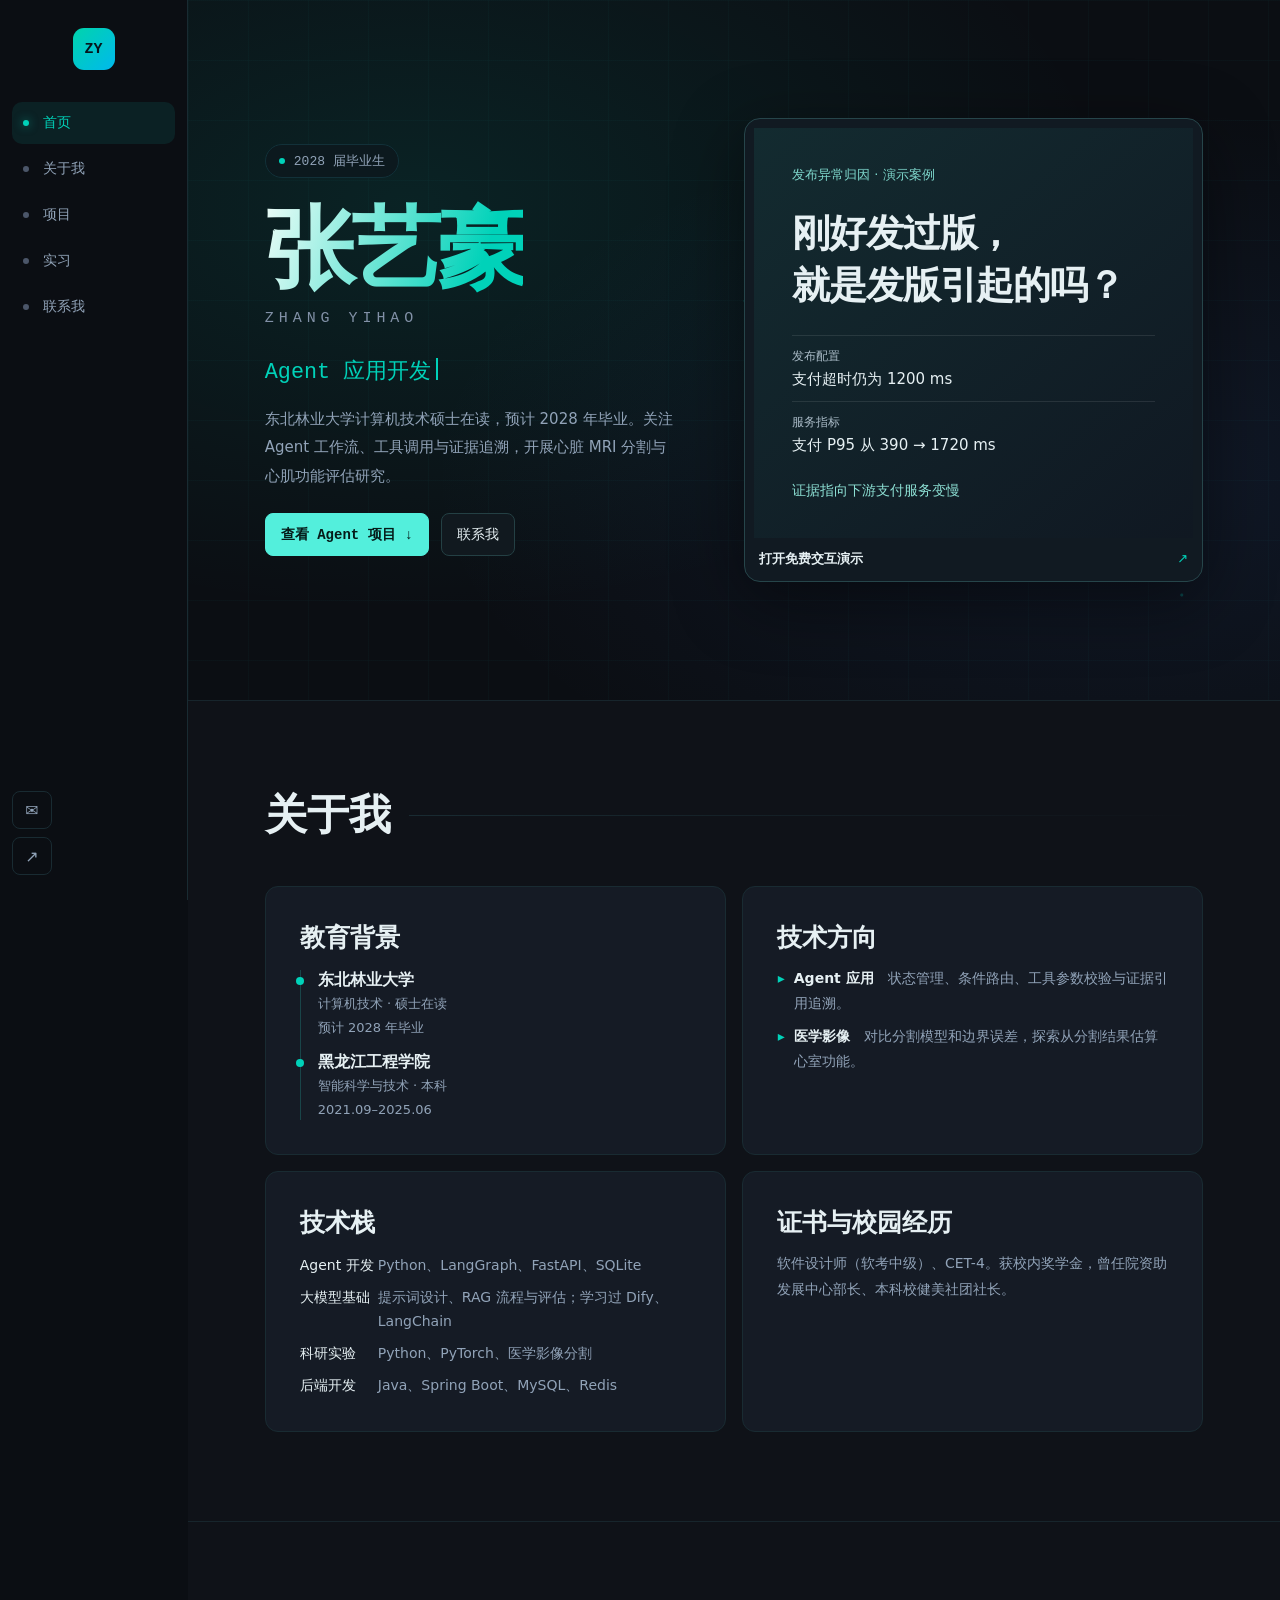
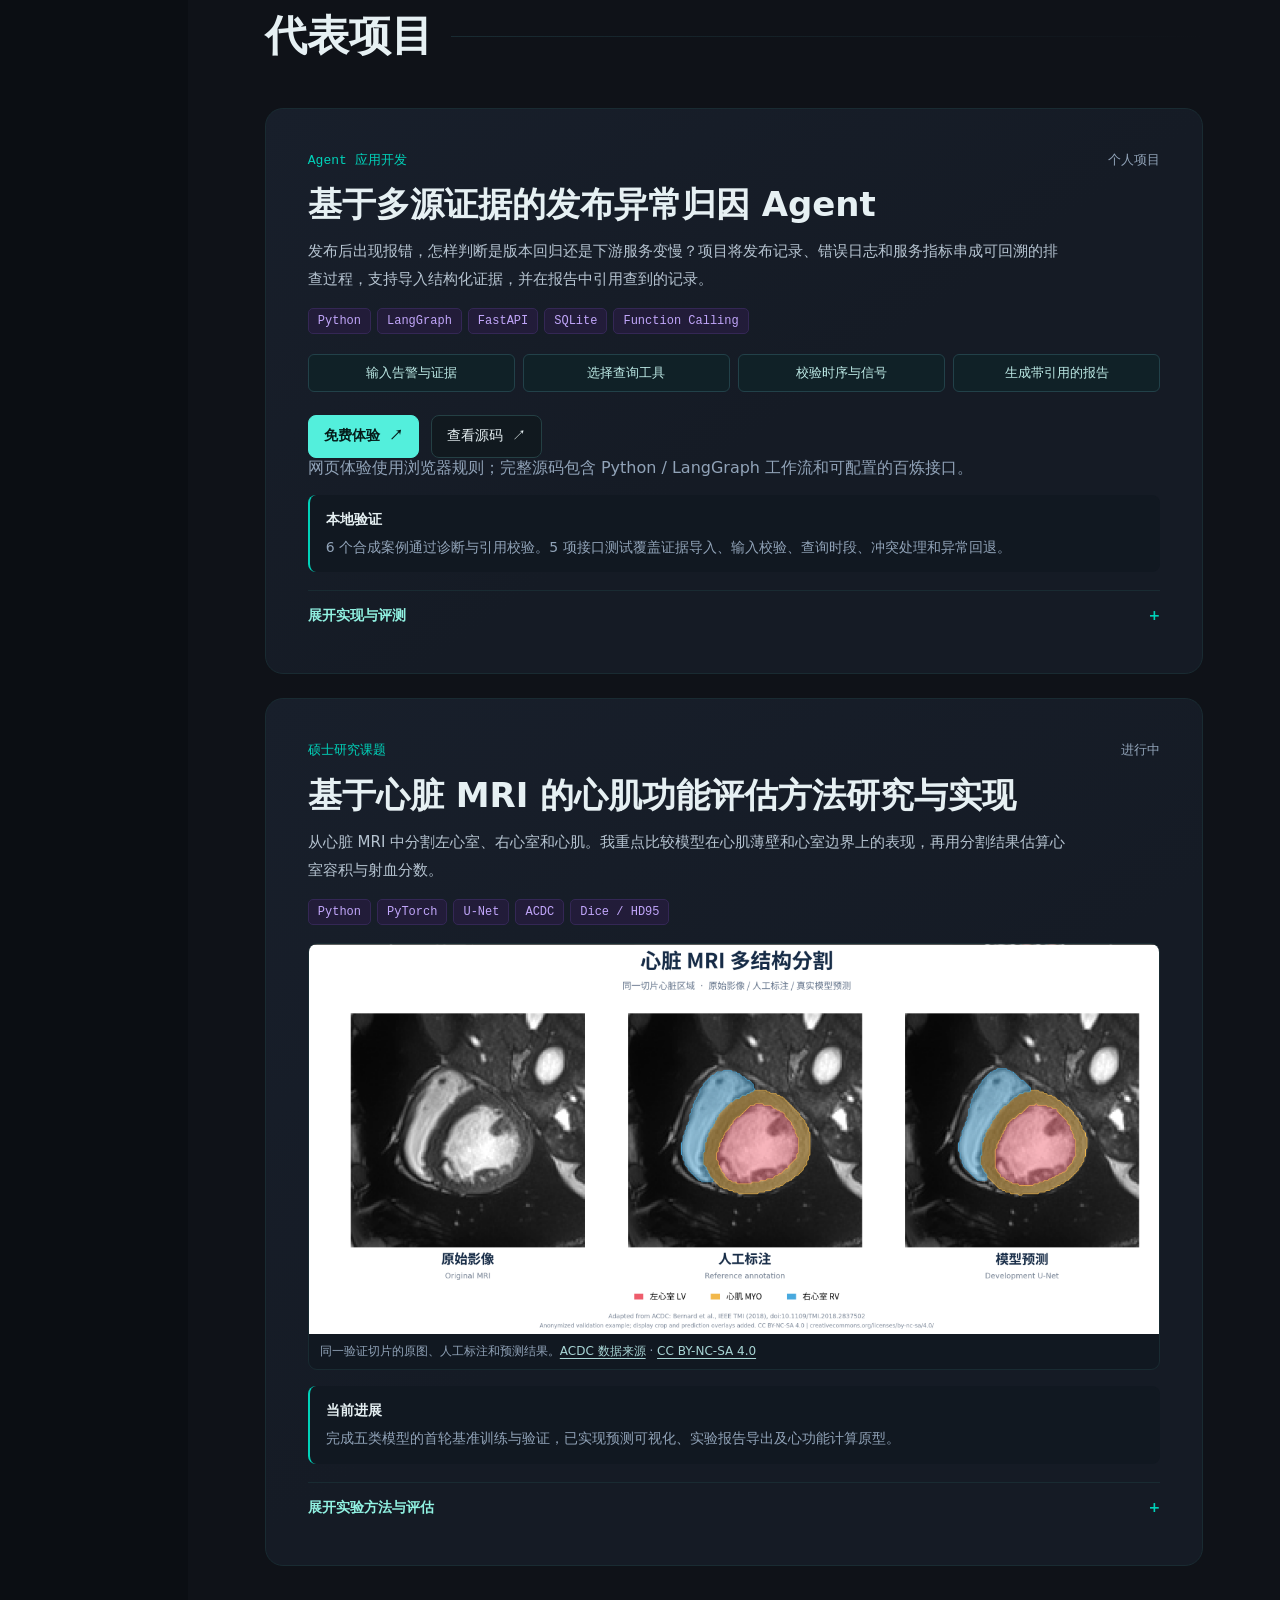
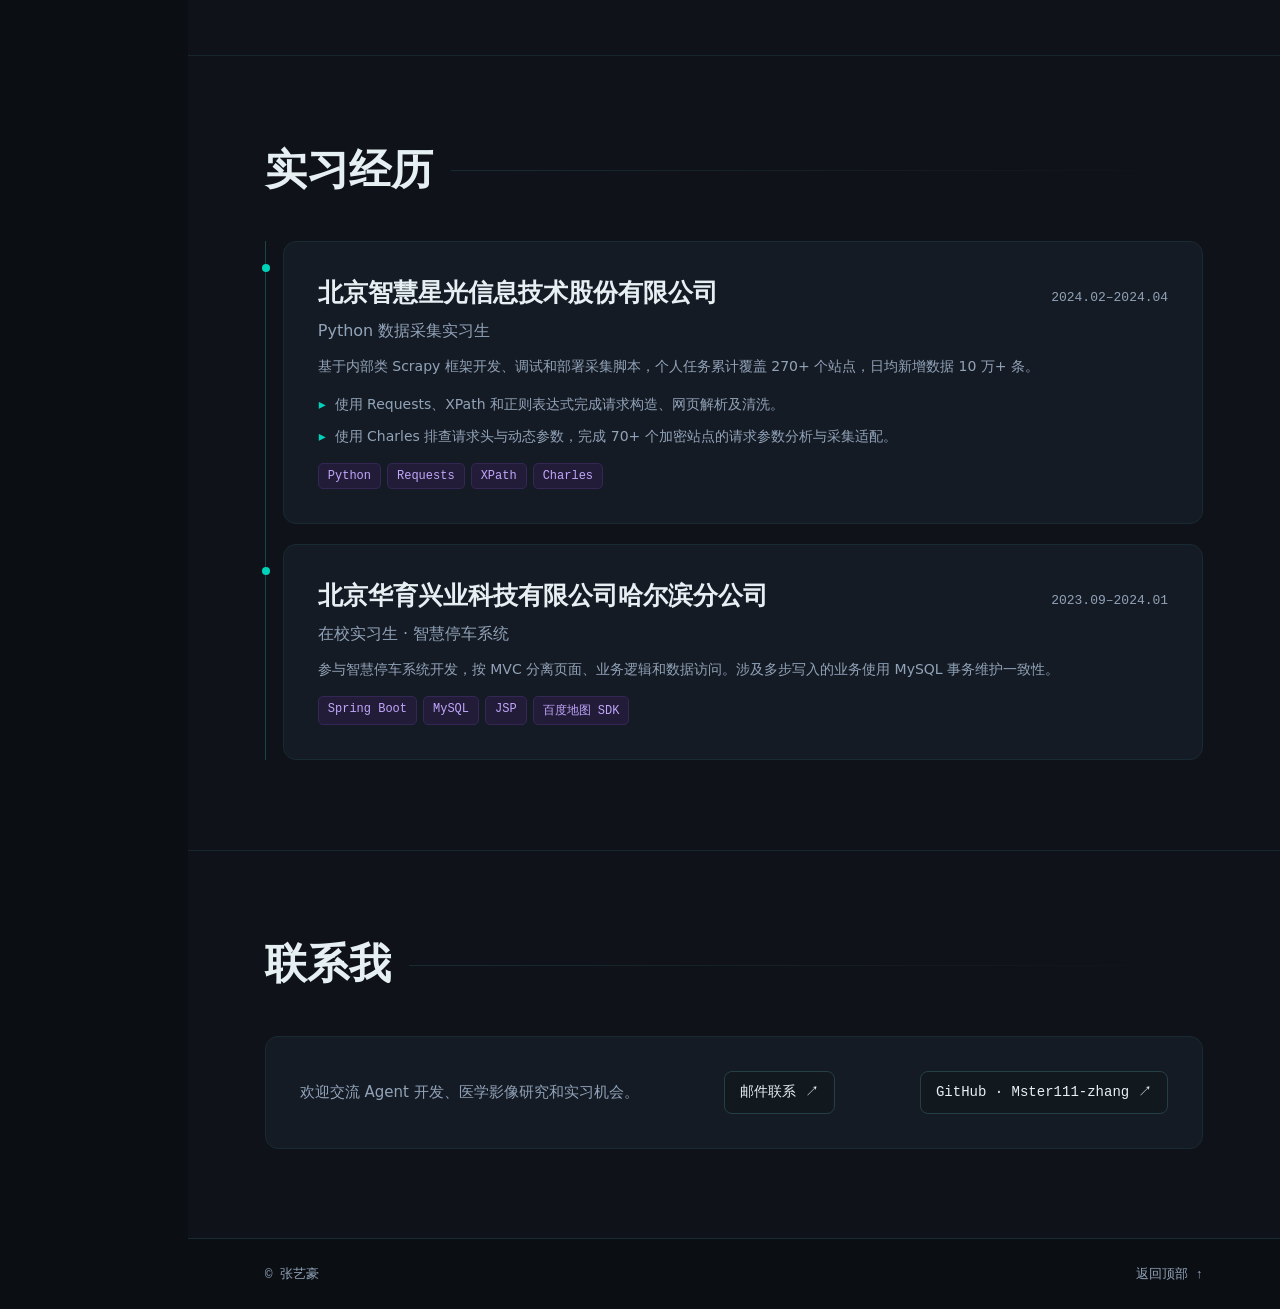
==== commit 96089ffb: "Update index.html" ====
--- a/index.html
+++ b/index.html
@@ -30,7 +30,7 @@
     <section id="home" class="hero" aria-labelledby="name">
       <div class="shell hero-layout">
         <div class="hero-copy">
-          <p class="status">2028 届 · 寻找 Agent 开发实习</p>
+          <p class="status">2028 届毕业生</p>
           <h1 id="name">张艺豪</h1>
           <p class="roman-name" lang="en">ZHANG YIHAO</p>
           <p class="hero-line">
